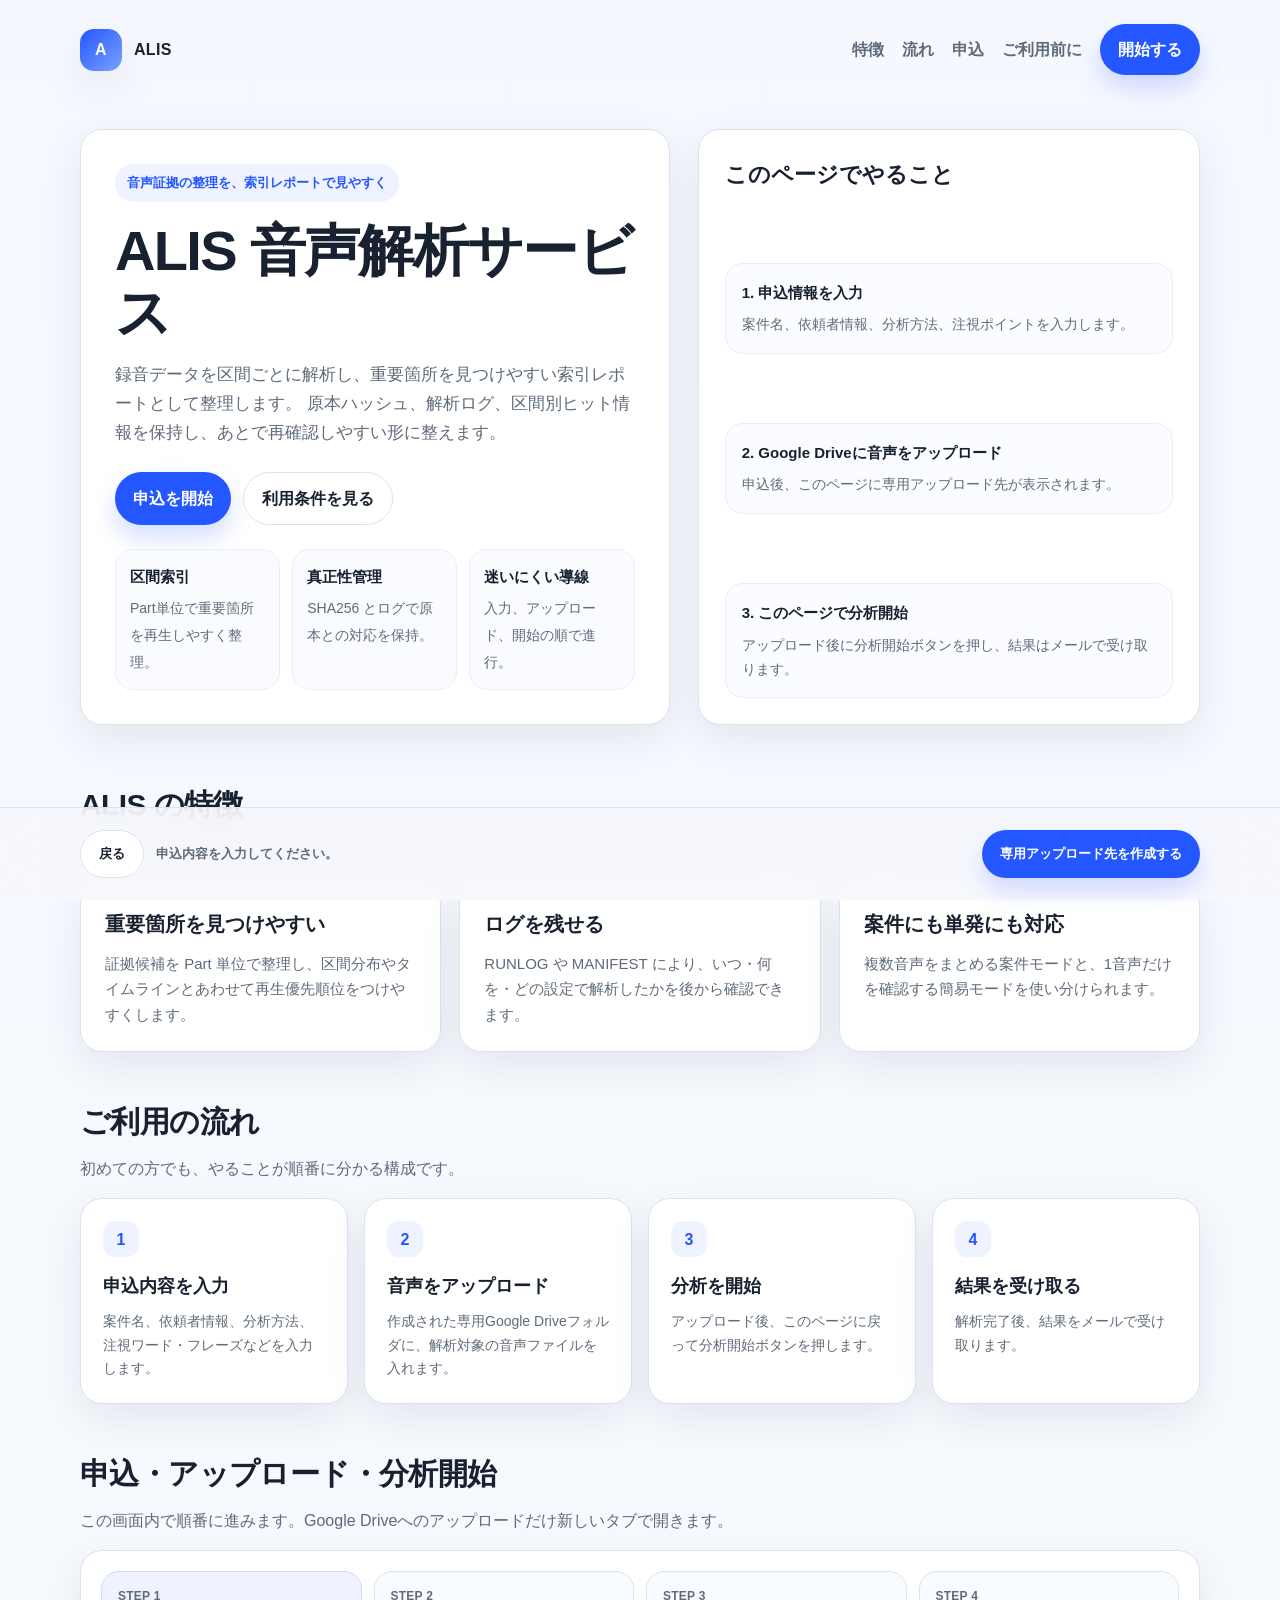
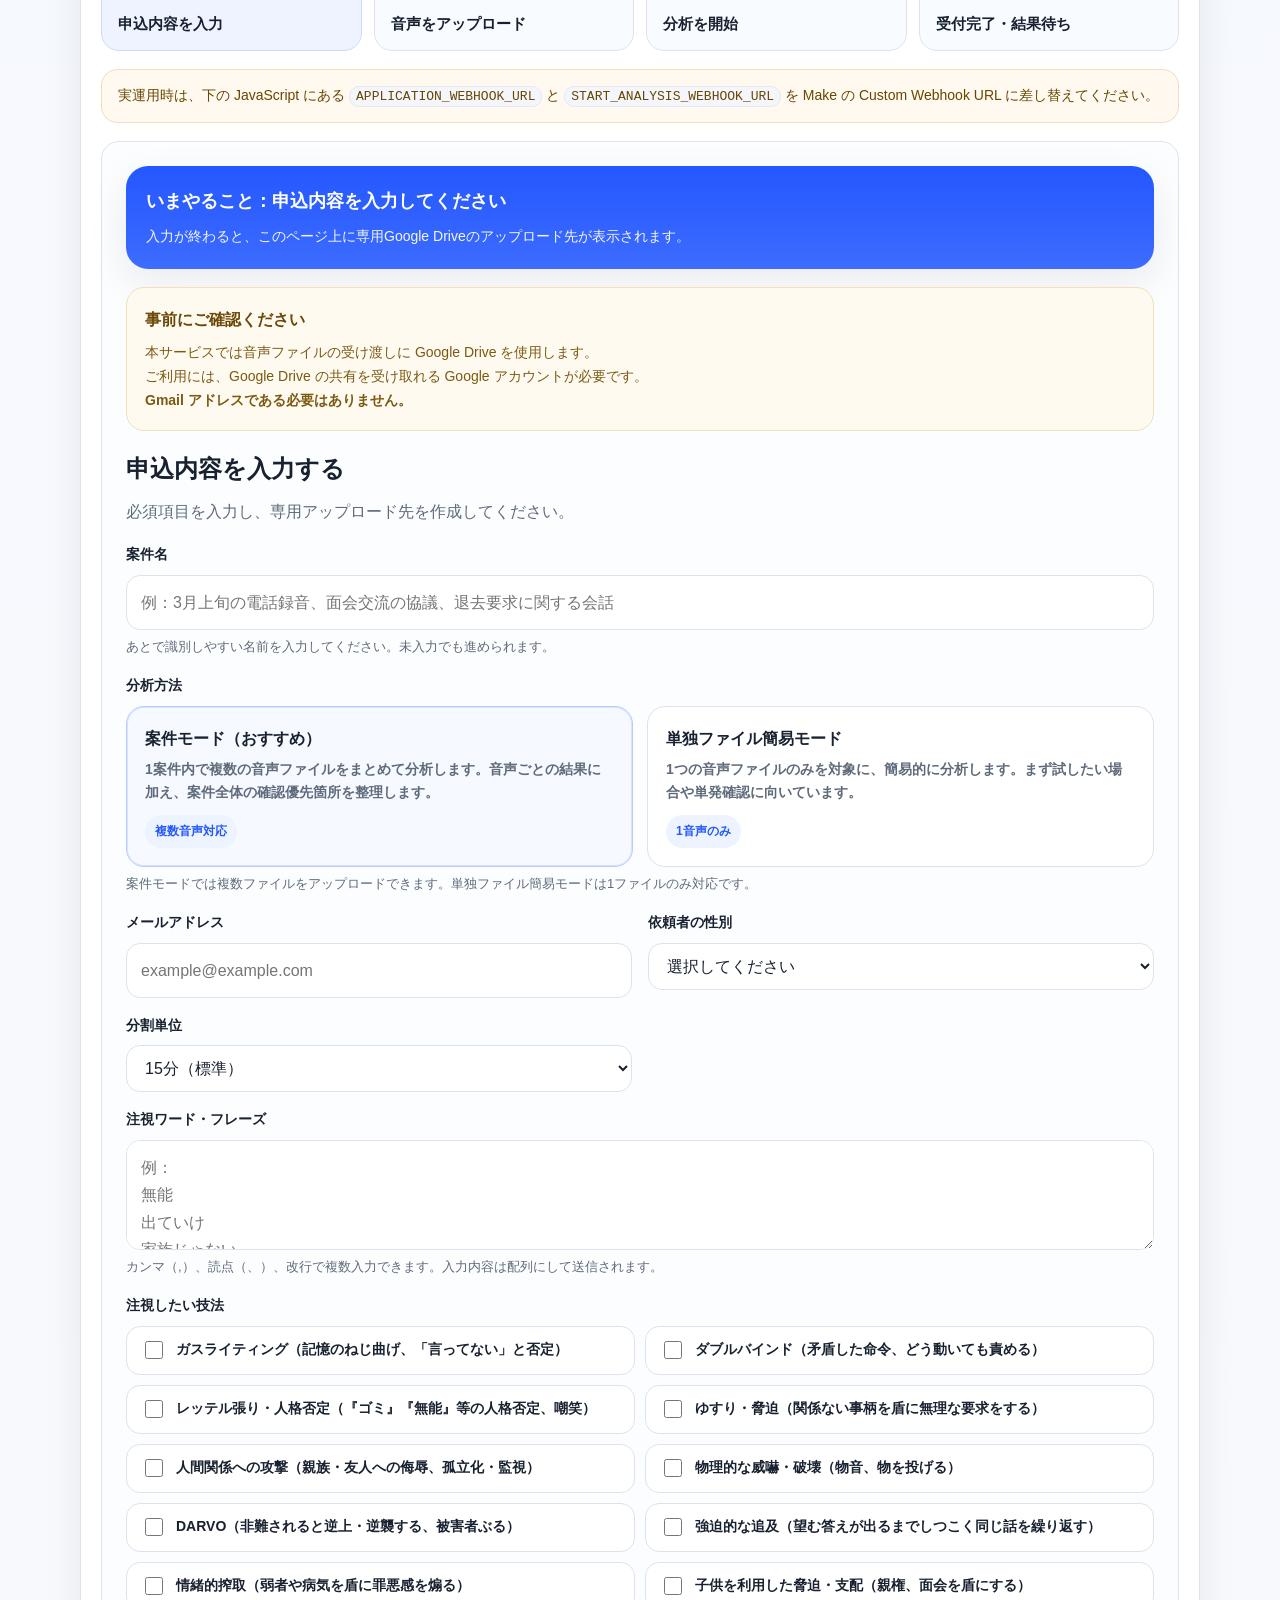
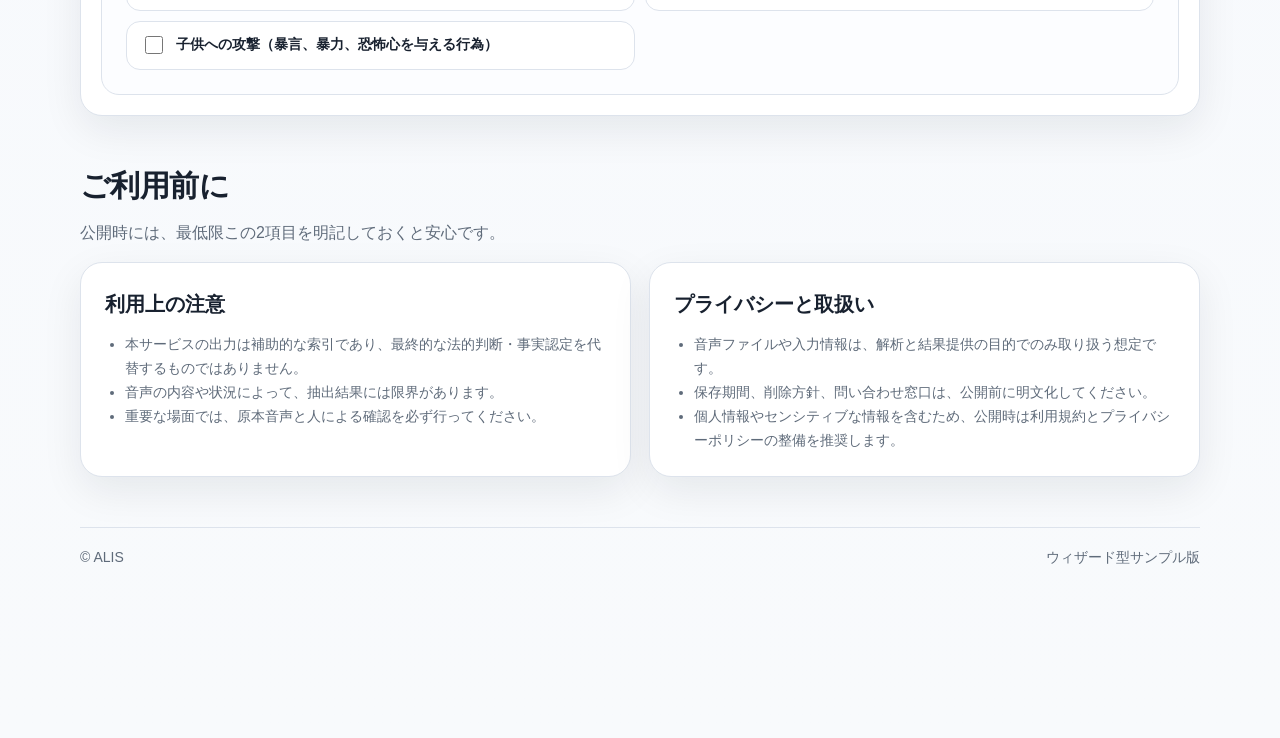
==== index.html @ 4e6629bb "first commit" ====
<!DOCTYPE html>
<html lang="ja">
<head>
  <meta charset="UTF-8" />
  <meta name="viewport" content="width=device-width, initial-scale=1.0" />
  <title>ALIS | 音声解析サービス</title>
  <style>
    :root {
      --bg: #f7f8fc;
      --card: #ffffff;
      --text: #18212f;
      --muted: #5f6b7a;
      --line: #dde3ec;
      --accent: #2457ff;
      --accent-soft: #eef3ff;
      --danger: #a12626;
      --danger-soft: #fff3f3;
      --ok: #1f6b45;
      --ok-soft: #eefaf3;
      --warn: #7a5a12;
      --warn-soft: #fff9ef;
      --shadow: 0 14px 40px rgba(17, 24, 39, 0.08);
      --radius: 22px;
      --bottom-bar-height: 92px;
      --focus-ring: 0 0 0 4px rgba(36, 87, 255, 0.12);
    }

    * { box-sizing: border-box; }
    html { scroll-behavior: smooth; }

    body {
      margin: 0;
      font-family: -apple-system, BlinkMacSystemFont, "Segoe UI", "Hiragino Sans", "Yu Gothic", sans-serif;
      color: var(--text);
      background: linear-gradient(180deg, #f5f8ff 0%, #f8fafc 100%);
      line-height: 1.7;
    }

    body.with-bottom-bar {
      padding-bottom: calc(var(--bottom-bar-height) + 28px);
    }

    .container {
      width: min(1120px, calc(100% - 32px));
      margin: 0 auto;
    }

    header {
      padding: 24px 0 12px;
    }

    .nav {
      display: flex;
      justify-content: space-between;
      align-items: center;
      gap: 16px;
    }

    .brand {
      display: inline-flex;
      align-items: center;
      gap: 12px;
      text-decoration: none;
      color: var(--text);
      font-weight: 800;
      letter-spacing: 0.02em;
    }

    .brand-mark {
      width: 42px;
      height: 42px;
      border-radius: 14px;
      display: grid;
      place-items: center;
      background: linear-gradient(135deg, var(--accent), #7aa2ff);
      color: white;
      box-shadow: var(--shadow);
      font-weight: 800;
    }

    .nav-links {
      display: flex;
      gap: 18px;
      flex-wrap: wrap;
      align-items: center;
    }

    .nav-links a {
      text-decoration: none;
      color: var(--muted);
      font-weight: 600;
    }

    .cta,
    .button-secondary,
    .button-tertiary,
    .drive-link,
    .big-drive-button {
      display: inline-flex;
      align-items: center;
      justify-content: center;
      gap: 8px;
      min-height: 48px;
      padding: 12px 18px;
      border-radius: 999px;
      font-weight: 700;
      text-decoration: none;
      cursor: pointer;
      transition: transform 0.12s ease, box-shadow 0.12s ease, border-color 0.12s ease, background 0.12s ease;
    }

    .cta {
      background: var(--accent);
      color: white !important;
      border: none;
      box-shadow: 0 12px 24px rgba(36, 87, 255, 0.2);
    }

    .button-secondary {
      border: 1px solid var(--line);
      color: var(--text);
      background: white;
    }

    .button-tertiary {
      border: 1px solid #cfd8ea;
      color: var(--accent);
      background: #f8fbff;
    }

    .big-drive-button {
      width: 100%;
      min-height: 56px;
      background: var(--accent);
      color: white;
      border: none;
      box-shadow: 0 12px 24px rgba(36, 87, 255, 0.18);
      font-size: 16px;
    }

    .cta:hover:not(:disabled),
    .button-secondary:hover:not(:disabled),
    .button-tertiary:hover:not(:disabled),
    .drive-link:hover:not(.empty-link),
    .big-drive-button:hover:not(.empty-link) {
      transform: translateY(-1px);
    }

    .cta:disabled,
    .button-secondary:disabled,
    .button-tertiary:disabled {
      opacity: 0.6;
      cursor: not-allowed;
      transform: none;
    }

    .cta:focus-visible,
    .button-secondary:focus-visible,
    .button-tertiary:focus-visible,
    .big-drive-button:focus-visible,
    input:focus-visible,
    select:focus-visible,
    textarea:focus-visible,
    .mode-card:focus-visible,
    .drive-link:focus-visible,
    summary:focus-visible {
      outline: none;
      box-shadow: var(--focus-ring);
    }

    .hero {
      padding: 42px 0 32px;
    }

    .hero-grid {
      display: grid;
      grid-template-columns: 1.08fr 0.92fr;
      gap: 28px;
      align-items: stretch;
    }

    .hero-copy,
    .hero-card,
    .section-card,
    .policy-card,
    .wizard-wrap,
    .status-chip,
    .summary-card,
    .floating-message,
    .step-callout,
    .confirm-box,
    .details-card,
    .focus-card,
    .micro-step-card,
    .account-box,
    .priority-box,
    .next-action-card {
      background: var(--card);
      border: 1px solid var(--line);
      border-radius: var(--radius);
      box-shadow: var(--shadow);
    }

    .hero-copy {
      padding: 34px;
    }

    .eyebrow {
      display: inline-flex;
      align-items: center;
      gap: 8px;
      padding: 8px 12px;
      border-radius: 999px;
      background: var(--accent-soft);
      color: var(--accent);
      font-size: 13px;
      font-weight: 700;
      margin-bottom: 18px;
    }

    h1 {
      font-size: clamp(32px, 5vw, 56px);
      line-height: 1.1;
      margin: 0 0 18px;
      letter-spacing: -0.03em;
    }

    .lead {
      font-size: 17px;
      color: var(--muted);
      margin: 0 0 24px;
    }

    .hero-actions {
      display: flex;
      gap: 12px;
      flex-wrap: wrap;
      margin-bottom: 22px;
    }

    .mini-points {
      display: grid;
      grid-template-columns: repeat(3, 1fr);
      gap: 12px;
      margin-top: 24px;
    }

    .mini-point {
      padding: 14px;
      border-radius: 18px;
      background: #f9fbff;
      border: 1px solid #e9eef8;
    }

    .mini-point strong {
      display: block;
      font-size: 15px;
      margin-bottom: 4px;
    }

    .mini-point span {
      color: var(--muted);
      font-size: 14px;
    }

    .hero-card {
      padding: 26px;
      display: flex;
      flex-direction: column;
      justify-content: space-between;
      gap: 18px;
    }

    .hero-card h2 {
      margin: 0;
      font-size: 22px;
    }

    .status-box {
      padding: 16px;
      border-radius: 18px;
      background: #fafcff;
      border: 1px solid #e8edf8;
    }

    .status-box strong {
      display: block;
      margin-bottom: 8px;
      font-size: 15px;
    }

    .status-box p {
      margin: 0;
      color: var(--muted);
      font-size: 14px;
    }

    main section {
      padding: 22px 0;
    }

    .section-head {
      margin-bottom: 16px;
    }

    .section-head h2 {
      margin: 0 0 8px;
      font-size: 30px;
      letter-spacing: -0.02em;
    }

    .section-head p {
      margin: 0;
      color: var(--muted);
    }

    .grid-3 {
      display: grid;
      grid-template-columns: repeat(3, 1fr);
      gap: 18px;
    }

    .section-card {
      padding: 24px;
    }

    .section-card h3 {
      margin: 0 0 10px;
      font-size: 20px;
    }

    .section-card p {
      margin: 0;
      color: var(--muted);
      font-size: 15px;
    }

    .steps {
      display: grid;
      grid-template-columns: repeat(4, 1fr);
      gap: 16px;
    }

    .step {
      background: var(--card);
      border: 1px solid var(--line);
      border-radius: 22px;
      padding: 22px;
      box-shadow: var(--shadow);
    }

    .step-no {
      width: 36px;
      height: 36px;
      border-radius: 12px;
      display: grid;
      place-items: center;
      background: var(--accent-soft);
      color: var(--accent);
      font-weight: 800;
      margin-bottom: 14px;
    }

    .step h3 {
      margin: 0 0 8px;
      font-size: 18px;
    }

    .step p {
      margin: 0;
      color: var(--muted);
      font-size: 14px;
    }

    .wizard-wrap {
      position: relative;
      padding: 20px;
    }

    .wizard-progress {
      display: grid;
      grid-template-columns: repeat(4, 1fr);
      gap: 12px;
      margin-bottom: 18px;
    }

    .status-chip {
      padding: 14px 16px;
      border-radius: 18px;
      box-shadow: none;
      background: #f8fbff;
    }

    .status-chip small {
      display: block;
      color: var(--muted);
      margin-bottom: 4px;
      font-size: 12px;
      font-weight: 700;
      letter-spacing: 0.02em;
      text-transform: uppercase;
    }

    .status-chip strong {
      display: block;
      font-size: 15px;
    }

    .status-chip.active {
      border-color: #cdd9ff;
      background: var(--accent-soft);
    }

    .status-chip.done {
      border-color: #caedd7;
      background: #f0fbf5;
    }

    .wizard-note {
      background: var(--warn-soft);
      border: 1px solid #f0dfba;
      color: #664700;
      padding: 14px 16px;
      border-radius: 16px;
      margin-bottom: 18px;
      font-size: 14px;
    }

    .floating-message {
      position: sticky;
      top: 16px;
      z-index: 20;
      margin-bottom: 16px;
      display: none;
      padding: 16px 18px;
      border-radius: 18px;
      box-shadow: 0 10px 26px rgba(17, 24, 39, 0.08);
    }

    .floating-message.show { display: block; }
    .floating-message.info {
      background: #f7faff;
      border-color: #dbe7ff;
      color: #1741a8;
    }
    .floating-message.success {
      background: var(--ok-soft);
      border-color: #caedd7;
      color: var(--ok);
    }
    .floating-message.error {
      background: var(--danger-soft);
      border-color: #f0c9c9;
      color: var(--danger);
    }

    .wizard-panel {
      border: 1px solid var(--line);
      border-radius: 18px;
      padding: 24px;
      background: #fcfdff;
      min-height: 420px;
    }

    .wizard-panel[hidden] {
      display: none !important;
    }

    .wizard-panel h3 {
      margin: 0 0 8px;
      font-size: 24px;
    }

    .wizard-panel > p {
      margin: 0 0 18px;
      color: var(--muted);
    }

    .step-callout {
      padding: 18px 20px;
      margin-bottom: 18px;
      background: linear-gradient(180deg, #f7faff 0%, #ffffff 100%);
      border-color: #dce7ff;
      box-shadow: none;
    }

    .step-callout strong {
      display: block;
      margin-bottom: 6px;
      font-size: 16px;
      color: var(--text);
    }

    .step-callout p {
      margin: 0;
      color: var(--muted);
      font-size: 14px;
    }

    .next-action-card {
      padding: 20px;
      margin-bottom: 18px;
      background: linear-gradient(180deg, #2457ff 0%, #3d6cff 100%);
      color: white;
      border: none;
    }

    .next-action-card strong {
      display: block;
      font-size: 18px;
      margin-bottom: 8px;
    }

    .next-action-card p {
      margin: 0;
      font-size: 14px;
      opacity: 0.95;
    }

    .priority-box {
      padding: 18px;
      margin-bottom: 18px;
      border-radius: 18px;
      background: #fffef9;
      border: 1px solid #eadfb0;
      box-shadow: none;
    }

    .priority-box strong {
      display: block;
      margin-bottom: 8px;
      font-size: 16px;
    }

    .micro-steps {
      display: grid;
      grid-template-columns: repeat(3, 1fr);
      gap: 12px;
      margin-bottom: 18px;
    }

    .micro-step-card {
      padding: 16px;
      box-shadow: none;
      background: #fafcff;
      border-radius: 18px;
    }

    .micro-step-number {
      width: 30px;
      height: 30px;
      border-radius: 10px;
      display: grid;
      place-items: center;
      background: var(--accent-soft);
      color: var(--accent);
      font-weight: 800;
      margin-bottom: 10px;
      font-size: 13px;
    }

    .micro-step-card strong {
      display: block;
      font-size: 15px;
      margin-bottom: 6px;
    }

    .micro-step-card p {
      margin: 0;
      color: var(--muted);
      font-size: 13px;
      line-height: 1.6;
    }

    .form-grid {
      display: grid;
      grid-template-columns: 1fr 1fr;
      gap: 16px;
    }

    .form-field {
      display: flex;
      flex-direction: column;
      gap: 8px;
    }

    .form-field.full {
      grid-column: 1 / -1;
    }

    label {
      font-size: 14px;
      font-weight: 700;
      color: var(--text);
    }

    input,
    select,
    textarea {
      width: 100%;
      border: 1px solid var(--line);
      border-radius: 14px;
      padding: 13px 14px;
      font: inherit;
      background: white;
      color: var(--text);
    }

    textarea {
      min-height: 110px;
      resize: vertical;
    }

    input:focus,
    select:focus,
    textarea:focus {
      outline: 2px solid rgba(36, 87, 255, 0.12);
      border-color: #bfcfff;
    }

    .field-help {
      font-size: 13px;
      color: var(--muted);
      margin-top: -2px;
    }

    .mode-grid {
      display: grid;
      grid-template-columns: repeat(2, 1fr);
      gap: 14px;
    }

    .mode-card {
      position: relative;
      display: block;
      border: 1px solid var(--line);
      border-radius: 18px;
      padding: 18px;
      background: white;
      cursor: pointer;
      transition: border-color 0.12s ease, background 0.12s ease, transform 0.12s ease, box-shadow 0.12s ease;
    }

    .mode-card:hover {
      transform: translateY(-1px);
      border-color: #c8d7ff;
    }

    .mode-card input {
      position: absolute;
      opacity: 0;
      pointer-events: none;
    }

    .mode-card.selected {
      border-color: #b8cbff;
      background: #f6f9ff;
      box-shadow: 0 0 0 1px #d8e3ff inset;
    }

    .mode-card strong {
      display: block;
      font-size: 16px;
      margin-bottom: 6px;
    }

    .mode-card p {
      margin: 0;
      color: var(--muted);
      font-size: 14px;
      line-height: 1.6;
    }

    .mode-badge {
      display: inline-flex;
      align-items: center;
      gap: 8px;
      margin-top: 12px;
      padding: 6px 10px;
      border-radius: 999px;
      font-size: 12px;
      font-weight: 700;
      background: #eef4ff;
      color: var(--accent);
    }

    .checkbox-grid {
      display: grid;
      grid-template-columns: repeat(2, 1fr);
      gap: 10px;
    }

    .checkbox-item {
      display: flex;
      gap: 10px;
      align-items: flex-start;
      padding: 12px 14px;
      border: 1px solid var(--line);
      border-radius: 14px;
      background: white;
    }

    .checkbox-item input {
      width: 18px;
      height: 18px;
      margin-top: 2px;
      flex: 0 0 auto;
    }

    .checkbox-item span {
      font-size: 14px;
      line-height: 1.5;
      color: var(--text);
    }

    .summary-card {
      padding: 18px;
      box-shadow: none;
      background: #ffffff;
    }

    .summary-card h4 {
      margin: 0 0 10px;
      font-size: 18px;
    }

    .summary-list {
      margin: 0;
      padding: 0;
      display: grid;
      gap: 10px;
    }

    .summary-row {
      display: grid;
      grid-template-columns: 160px 1fr;
      gap: 12px;
      align-items: start;
      padding-bottom: 10px;
      border-bottom: 1px dashed #e6ebf4;
    }

    .summary-row:last-child {
      border-bottom: none;
      padding-bottom: 0;
    }

    .summary-key {
      font-size: 13px;
      color: var(--muted);
      font-weight: 700;
    }

    .summary-value {
      font-size: 14px;
      word-break: break-word;
    }

    .drive-box {
      padding: 20px;
      border-radius: 18px;
      background: #f8fbff;
      border: 1px solid #dfebff;
      margin-bottom: 16px;
    }

    .drive-box strong {
      display: block;
      margin-bottom: 8px;
      font-size: 16px;
    }

    .drive-link {
      background: white;
      border: 1px solid var(--line);
      color: var(--accent);
      word-break: break-all;
      width: auto;
    }

    .help-text {
      font-size: 13px;
      color: var(--muted);
      margin-top: 10px;
    }

    .inline-code {
      font-family: ui-monospace, SFMono-Regular, Menlo, Monaco, Consolas, monospace;
      background: #f4f6fb;
      border: 1px solid #e4e9f2;
      border-radius: 10px;
      padding: 2px 6px;
      font-size: 13px;
    }

    .panel-meta {
      display: grid;
      grid-template-columns: 1.15fr 0.85fr;
      gap: 16px;
      align-items: start;
      margin-bottom: 18px;
    }

    .quick-guide {
      padding: 18px;
      border-radius: 18px;
      border: 1px solid #e7edf9;
      background: #fbfcff;
    }

    .quick-guide h4 {
      margin: 0 0 10px;
      font-size: 17px;
    }

    .quick-guide ol,
    .quick-guide ul {
      margin: 0;
      padding-left: 20px;
      color: var(--muted);
      font-size: 14px;
    }

    .quick-guide li + li {
      margin-top: 8px;
    }

    .pill-row {
      display: flex;
      flex-wrap: wrap;
      gap: 8px;
      margin-top: 10px;
    }

    .pill {
      display: inline-flex;
      align-items: center;
      padding: 7px 10px;
      border-radius: 999px;
      background: #f2f6ff;
      color: var(--accent);
      font-size: 12px;
      font-weight: 700;
      border: 1px solid #d9e4ff;
    }

    .pill.warn {
      background: #fff5f0;
      color: #b65a1a;
      border-color: #f3d6bf;
    }

    .empty-link {
      pointer-events: none;
      opacity: 0.55;
    }

    .compact-summary {
      display: grid;
      gap: 10px;
    }

    .compact-summary .summary-row {
      grid-template-columns: 130px 1fr;
    }

    .details-card {
      padding: 0;
      box-shadow: none;
      border-radius: 18px;
      overflow: hidden;
      background: #fff;
    }

    .details-card details {
      padding: 0;
    }

    .details-card summary {
      list-style: none;
      cursor: pointer;
      padding: 16px 18px;
      font-weight: 700;
      user-select: none;
      background: #fafcff;
      border-bottom: 1px solid #edf2fa;
    }

    .details-card summary::-webkit-details-marker {
      display: none;
    }

    .details-content {
      padding: 16px 18px;
    }

    .confirm-box {
      padding: 16px 18px;
      margin-top: 16px;
      box-shadow: none;
      border-radius: 18px;
      background: #fffef9;
      border-color: #eadfb0;
    }

    .confirm-inline {
      display: flex;
      align-items: flex-start;
      gap: 10px;
    }

    .confirm-inline input {
      width: 18px;
      height: 18px;
      margin-top: 4px;
      flex: 0 0 auto;
    }

    .confirm-inline label {
      font-size: 14px;
      font-weight: 600;
      line-height: 1.6;
      cursor: pointer;
    }

    .tiny-link {
      color: var(--accent);
      font-weight: 700;
      text-decoration: none;
    }

    .policy-grid {
      display: grid;
      grid-template-columns: 1fr 1fr;
      gap: 18px;
    }

    .policy-card {
      padding: 24px;
    }

    .policy-card h3 {
      margin: 0 0 12px;
      font-size: 20px;
    }

    .policy-card p,
    .policy-card li {
      color: var(--muted);
      font-size: 14px;
    }

    .policy-card ul {
      margin: 0;
      padding-left: 20px;
    }

    .account-box {
      padding: 18px;
      border-radius: 18px;
      border: 1px solid #f0dfba;
      background: #fffaf0;
      box-shadow: none;
      margin-bottom: 18px;
    }

    .account-box strong {
      display: block;
      margin-bottom: 8px;
      font-size: 16px;
      color: #6a4807;
    }

    .account-box p {
      margin: 0;
      color: #7a5a12;
      font-size: 14px;
    }

    .note-emphasis {
      font-weight: 800;
    }

    .action-bar {
      position: fixed;
      left: 0;
      right: 0;
      bottom: 0;
      z-index: 40;
      background: rgba(247, 249, 253, 0.86);
      backdrop-filter: blur(16px);
      border-top: 1px solid rgba(221, 227, 236, 0.9);
      display: none;
    }

    .action-bar.show {
      display: block;
    }

    .action-bar-inner {
      width: min(1120px, calc(100% - 32px));
      min-height: var(--bottom-bar-height);
      margin: 0 auto;
      display: flex;
      align-items: center;
      justify-content: space-between;
      gap: 14px;
      padding: 14px 0;
    }

    .action-bar-left,
    .action-bar-right {
      display: flex;
      align-items: center;
      gap: 12px;
      flex-wrap: wrap;
    }

    .action-status {
      font-size: 13px;
      color: var(--muted);
      font-weight: 600;
    }

    footer {
      padding: 28px 0 48px;
      color: var(--muted);
      font-size: 14px;
    }

    .footer-box {
      display: flex;
      justify-content: space-between;
      gap: 16px;
      flex-wrap: wrap;
      border-top: 1px solid var(--line);
      padding-top: 18px;
    }

    @media (max-width: 980px) {
      .hero-grid,
      .grid-3,
      .steps,
      .policy-grid,
      .mini-points,
      .wizard-progress,
      .form-grid,
      .checkbox-grid,
      .summary-row,
      .mode-grid,
      .panel-meta,
      .compact-summary .summary-row,
      .micro-steps {
        grid-template-columns: 1fr;
      }
    }

    @media (max-width: 760px) {
      header {
        padding-bottom: 8px;
      }

      .nav {
        flex-direction: column;
        align-items: stretch;
      }

      .nav-links {
        justify-content: space-between;
      }

      .action-bar-inner {
        align-items: stretch;
        flex-direction: column;
      }

      .action-bar-left,
      .action-bar-right {
        width: 100%;
      }

      .action-bar-right > button,
      .action-bar-left > button {
        flex: 1 1 auto;
      }

      body.with-bottom-bar {
        padding-bottom: 148px;
      }

      .wizard-panel {
        min-height: auto;
      }
    }
  </style>
</head>
<body class="with-bottom-bar">
  <header>
    <div class="container nav">
      <a class="brand" href="#top">
        <span class="brand-mark">A</span>
        <span>ALIS</span>
      </a>
      <nav class="nav-links">
        <a href="#features">特徴</a>
        <a href="#flow">流れ</a>
        <a href="#apply">申込</a>
        <a href="#policy">ご利用前に</a>
        <a class="cta" href="#apply">開始する</a>
      </nav>
    </div>
  </header>

  <main id="top">
    <section class="hero">
      <div class="container hero-grid">
        <div class="hero-copy">
          <div class="eyebrow">音声証拠の整理を、索引レポートで見やすく</div>
          <h1>ALIS 音声解析サービス</h1>
          <p class="lead">
            録音データを区間ごとに解析し、重要箇所を見つけやすい索引レポートとして整理します。
            原本ハッシュ、解析ログ、区間別ヒット情報を保持し、あとで再確認しやすい形に整えます。
          </p>
          <div class="hero-actions">
            <a class="cta" href="#apply">申込を開始</a>
            <a class="button-secondary" href="#policy">利用条件を見る</a>
          </div>
          <div class="mini-points">
            <div class="mini-point">
              <strong>区間索引</strong>
              <span>Part単位で重要箇所を再生しやすく整理。</span>
            </div>
            <div class="mini-point">
              <strong>真正性管理</strong>
              <span>SHA256 とログで原本との対応を保持。</span>
            </div>
            <div class="mini-point">
              <strong>迷いにくい導線</strong>
              <span>入力、アップロード、開始の順で進行。</span>
            </div>
          </div>
        </div>

        <aside class="hero-card">
          <div>
            <h2>このページでやること</h2>
          </div>
          <div class="status-box">
            <strong>1. 申込情報を入力</strong>
            <p>案件名、依頼者情報、分析方法、注視ポイントを入力します。</p>
          </div>
          <div class="status-box">
            <strong>2. Google Driveに音声をアップロード</strong>
            <p>申込後、このページに専用アップロード先が表示されます。</p>
          </div>
          <div class="status-box">
            <strong>3. このページで分析開始</strong>
            <p>アップロード後に分析開始ボタンを押し、結果はメールで受け取ります。</p>
          </div>
        </aside>
      </div>
    </section>

    <section id="features">
      <div class="container">
        <div class="section-head">
          <h2>ALIS の特徴</h2>
          <p>最初はシンプルに、あとから拡張しやすい構成を想定しています。</p>
        </div>
        <div class="grid-3">
          <article class="section-card">
            <h3>重要箇所を見つけやすい</h3>
            <p>証拠候補を Part 単位で整理し、区間分布やタイムラインとあわせて再生優先順位をつけやすくします。</p>
          </article>
          <article class="section-card">
            <h3>ログを残せる</h3>
            <p>RUNLOG や MANIFEST により、いつ・何を・どの設定で解析したかを後から確認できます。</p>
          </article>
          <article class="section-card">
            <h3>案件にも単発にも対応</h3>
            <p>複数音声をまとめる案件モードと、1音声だけを確認する簡易モードを使い分けられます。</p>
          </article>
        </div>
      </div>
    </section>

    <section id="flow">
      <div class="container">
        <div class="section-head">
          <h2>ご利用の流れ</h2>
          <p>初めての方でも、やることが順番に分かる構成です。</p>
        </div>
        <div class="steps">
          <article class="step">
            <div class="step-no">1</div>
            <h3>申込内容を入力</h3>
            <p>案件名、依頼者情報、分析方法、注視ワード・フレーズなどを入力します。</p>
          </article>
          <article class="step">
            <div class="step-no">2</div>
            <h3>音声をアップロード</h3>
            <p>作成された専用Google Driveフォルダに、解析対象の音声ファイルを入れます。</p>
          </article>
          <article class="step">
            <div class="step-no">3</div>
            <h3>分析を開始</h3>
            <p>アップロード後、このページに戻って分析開始ボタンを押します。</p>
          </article>
          <article class="step">
            <div class="step-no">4</div>
            <h3>結果を受け取る</h3>
            <p>解析完了後、結果をメールで受け取ります。</p>
          </article>
        </div>
      </div>
    </section>

    <section id="apply">
      <div class="container">
        <div class="section-head">
          <h2>申込・アップロード・分析開始</h2>
          <p>この画面内で順番に進みます。Google Driveへのアップロードだけ新しいタブで開きます。</p>
        </div>

        <div class="wizard-wrap">
          <div class="wizard-progress">
            <div id="progress-step-1" class="status-chip active">
              <small>Step 1</small>
              <strong>申込内容を入力</strong>
            </div>
            <div id="progress-step-2" class="status-chip">
              <small>Step 2</small>
              <strong>音声をアップロード</strong>
            </div>
            <div id="progress-step-3" class="status-chip">
              <small>Step 3</small>
              <strong>分析を開始</strong>
            </div>
            <div id="progress-step-4" class="status-chip">
              <small>Step 4</small>
              <strong>受付完了・結果待ち</strong>
            </div>
          </div>

          <div class="wizard-note">
            実運用時は、下の JavaScript にある
            <span class="inline-code">APPLICATION_WEBHOOK_URL</span> と
            <span class="inline-code">START_ANALYSIS_WEBHOOK_URL</span>
            を Make の Custom Webhook URL に差し替えてください。
          </div>

          <div id="globalMessage" class="floating-message info" aria-live="polite"></div>

          <div id="panel-step-1" class="wizard-panel">
            <div class="next-action-card">
              <strong>いまやること：申込内容を入力してください</strong>
              <p>入力が終わると、このページ上に専用Google Driveのアップロード先が表示されます。</p>
            </div>

            <div class="account-box">
              <strong>事前にご確認ください</strong>
              <p>
                本サービスでは音声ファイルの受け渡しに Google Drive を使用します。<br />
                ご利用には、Google Drive の共有を受け取れる Google アカウントが必要です。<br />
                <span class="note-emphasis">Gmail アドレスである必要はありません。</span>
              </p>
            </div>

            <h3>申込内容を入力する</h3>
            <p>必須項目を入力し、専用アップロード先を作成してください。</p>

            <form id="applicationForm">
              <div class="form-grid">
                <div class="form-field full">
                  <label for="caseTitle">案件名</label>
                  <input type="text" id="caseTitle" name="caseTitle" maxlength="100" placeholder="例：3月上旬の電話録音、面会交流の協議、退去要求に関する会話" />
                  <div class="field-help">あとで識別しやすい名前を入力してください。未入力でも進められます。</div>
                </div>

                <div class="form-field full">
                  <label>分析方法</label>
                  <div class="mode-grid" id="analysisModeGrid">
                    <label class="mode-card selected" data-mode="case_multi_file" tabindex="0">
                      <input type="radio" name="analysisMode" value="case_multi_file" checked />
                      <strong>案件モード（おすすめ）</strong>
                      <p>1案件内で複数の音声ファイルをまとめて分析します。音声ごとの結果に加え、案件全体の確認優先箇所を整理します。</p>
                      <span class="mode-badge">複数音声対応</span>
                    </label>
                    <label class="mode-card" data-mode="single_file_quick" tabindex="0">
                      <input type="radio" name="analysisMode" value="single_file_quick" />
                      <strong>単独ファイル簡易モード</strong>
                      <p>1つの音声ファイルのみを対象に、簡易的に分析します。まず試したい場合や単発確認に向いています。</p>
                      <span class="mode-badge">1音声のみ</span>
                    </label>
                  </div>
                  <div class="field-help">案件モードでは複数ファイルをアップロードできます。単独ファイル簡易モードは1ファイルのみ対応です。</div>
                </div>

                <div class="form-field">
                  <label for="clientEmail">メールアドレス</label>
                  <input type="email" id="clientEmail" name="clientEmail" placeholder="example@example.com" required />
                </div>

                <div class="form-field">
                  <label for="clientGender">依頼者の性別</label>
                  <select id="clientGender" name="clientGender" required>
                    <option value="">選択してください</option>
                    <option value="男性">男性</option>
                    <option value="女性">女性</option>
                  </select>
                </div>

                <div class="form-field">
                  <label for="splitMinutes">分割単位</label>
                  <select id="splitMinutes" name="splitMinutes" required>
                    <option value="15" selected>15分（標準）</option>
                    <option value="10">10分（やや細かめ）</option>
                    <option value="20">20分（長時間向け）</option>
                    <option value="5">5分（詳細確認向け・解析件数増）</option>
                    <option value="3">3分（高精度検証用・解析件数大幅増）</option>
                  </select>
                </div>

                <div class="form-field full">
                  <label for="specificPhrases">注視ワード・フレーズ</label>
                  <textarea id="specificPhrases" name="specificPhrases" placeholder="例：&#10;無能&#10;出ていけ&#10;家族じゃない"></textarea>
                  <div class="field-help">カンマ（,）、読点（、）、改行で複数入力できます。入力内容は配列にして送信されます。</div>
                </div>

                <div class="form-field full">
                  <label>注視したい技法</label>
                  <div class="checkbox-grid" id="techniqueGrid">
                    <label class="checkbox-item"><input type="checkbox" name="technique" value="ガスライティング（記憶のねじ曲げ、「言ってない」と否定）"><span>ガスライティング（記憶のねじ曲げ、「言ってない」と否定）</span></label>
                    <label class="checkbox-item"><input type="checkbox" name="technique" value="ダブルバインド（矛盾した命令、どう動いても責める）"><span>ダブルバインド（矛盾した命令、どう動いても責める）</span></label>
                    <label class="checkbox-item"><input type="checkbox" name="technique" value="レッテル張り・人格否定（『ゴミ』『無能』等の人格否定、嘲笑）"><span>レッテル張り・人格否定（『ゴミ』『無能』等の人格否定、嘲笑）</span></label>
                    <label class="checkbox-item"><input type="checkbox" name="technique" value="ゆすり・脅迫（関係ない事柄を盾に無理な要求をする）"><span>ゆすり・脅迫（関係ない事柄を盾に無理な要求をする）</span></label>
                    <label class="checkbox-item"><input type="checkbox" name="technique" value="人間関係への攻撃（親族・友人への侮辱、孤立化・監視）"><span>人間関係への攻撃（親族・友人への侮辱、孤立化・監視）</span></label>
                    <label class="checkbox-item"><input type="checkbox" name="technique" value="物理的な威嚇・破壊（物音、物を投げる）"><span>物理的な威嚇・破壊（物音、物を投げる）</span></label>
                    <label class="checkbox-item"><input type="checkbox" name="technique" value="DARVO（非難されると逆上・逆襲する、被害者ぶる）"><span>DARVO（非難されると逆上・逆襲する、被害者ぶる）</span></label>
                    <label class="checkbox-item"><input type="checkbox" name="technique" value="強迫的な追及（望む答えが出るまでしつこく同じ話を繰り返す）"><span>強迫的な追及（望む答えが出るまでしつこく同じ話を繰り返す）</span></label>
                    <label class="checkbox-item"><input type="checkbox" name="technique" value="情緒的搾取（弱者や病気を盾に罪悪感を煽る）"><span>情緒的搾取（弱者や病気を盾に罪悪感を煽る）</span></label>
                    <label class="checkbox-item"><input type="checkbox" name="technique" value="子供を利用した脅迫・支配（親権、面会を盾にする）"><span>子供を利用した脅迫・支配（親権、面会を盾にする）</span></label>
                    <label class="checkbox-item"><input type="checkbox" name="technique" value="子供への攻撃（暴言、暴力、恐怖心を与える行為）"><span>子供への攻撃（暴言、暴力、恐怖心を与える行為）</span></label>
                  </div>
                </div>
              </div>
            </form>
          </div>

          <div id="panel-step-2" class="wizard-panel" hidden>
            <div class="next-action-card">
              <strong>いまやること：Google Drive に音声をアップロードしてください</strong>
              <p>まずアップロード先を開き、音声を入れてください。アップロード後にこのページへ戻り、完了チェックを入れると次へ進めます。</p>
            </div>

            <div class="priority-box">
              <strong>このStepでは、次の3つだけ行ってください</strong>
              <div class="micro-steps">
                <div class="micro-step-card">
                  <div class="micro-step-number">1</div>
                  <strong>Driveを開く</strong>
                  <p>下のボタンから専用Google Driveを新しいタブで開きます。</p>
                </div>
                <div class="micro-step-card">
                  <div class="micro-step-number">2</div>
                  <strong>音声をアップロード</strong>
                  <p id="microStepUploadText">解析したい音声ファイルをアップロードします。</p>
                </div>
                <div class="micro-step-card">
                  <div class="micro-step-number">3</div>
                  <strong>この画面に戻る</strong>
                  <p>アップロード完了後にチェックを入れ、次へ進みます。</p>
                </div>
              </div>
            </div>

            <div class="drive-box">
              <strong>アップロード先</strong>
              <a id="driveFolderLink" class="big-drive-button empty-link" href="#" target="_blank" rel="noopener noreferrer">Google Drive を開く</a>
              <div id="modeUploadHelp" class="help-text"></div>
            </div>

            <div class="confirm-box" style="margin-top:0;">
              <div class="confirm-inline">
                <input type="checkbox" id="uploadDoneCheck" />
                <label for="uploadDoneCheck">Google Drive への音声アップロードが完了したらチェックしてください。チェックすると次へ進めます。</label>
              </div>
            </div>

            <div class="panel-meta" style="margin-top:18px;">
              <div class="summary-card">
                <h4>今回の申込内容（主要項目）</h4>
                <div class="summary-list compact-summary">
                  <div class="summary-row"><div class="summary-key">案件名</div><div id="summaryCaseTitle" class="summary-value"></div></div>
                  <div class="summary-row"><div class="summary-key">案件ID</div><div id="summaryCaseId" class="summary-value"></div></div>
                  <div class="summary-row"><div class="summary-key">分析方法</div><div id="summaryMode" class="summary-value"></div></div>
                  <div class="summary-row"><div class="summary-key">メールアドレス</div><div id="summaryEmail" class="summary-value"></div></div>
                </div>
              </div>

              <div class="quick-guide">
                <h4>この画面のポイント</h4>
                <ol id="step2GuideList"></ol>
                <div class="pill-row">
                  <span id="modePill" class="pill"></span>
                  <span id="modeWarningPill" class="pill warn"></span>
                </div>
              </div>
            </div>

            <div class="details-card">
              <details>
                <summary>詳細設定を表示する</summary>
                <div class="details-content">
                  <div class="summary-list">
                    <div class="summary-row"><div class="summary-key">依頼者の性別</div><div id="summaryGender" class="summary-value"></div></div>
                    <div class="summary-row"><div class="summary-key">分割単位</div><div id="summarySplit" class="summary-value"></div></div>
                    <div class="summary-row"><div class="summary-key">注視ワード・フレーズ</div><div id="summaryPhrases" class="summary-value"></div></div>
                    <div class="summary-row"><div class="summary-key">注視技法</div><div id="summaryTechniques" class="summary-value"></div></div>
                  </div>
                </div>
              </details>
            </div>
          </div>

          <div id="panel-step-3" class="wizard-panel" hidden>
            <div class="next-action-card">
              <strong>いまやること：アップロード済みなら分析を開始してください</strong>
              <p>Make 側で raw フォルダ内の音声を確認してから分析を開始します。必要なら下のリンクからアップロード先を再確認できます。</p>
            </div>

            <div class="priority-box">
              <strong>開始前の最終確認</strong>
              <ul id="step3Checklist" style="margin:0;padding-left:20px;color:var(--muted);"></ul>
            </div>

            <div class="panel-meta">
              <div class="summary-card">
                <h4>分析開始対象</h4>
                <div class="summary-list">
                  <div class="summary-row"><div class="summary-key">案件名</div><div id="analysisCaseTitle" class="summary-value"></div></div>
                  <div class="summary-row"><div class="summary-key">案件ID</div><div id="analysisCaseId" class="summary-value"></div></div>
                  <div class="summary-row"><div class="summary-key">分析方法</div><div id="analysisMode" class="summary-value"></div></div>
                  <div class="summary-row"><div class="summary-key">メールアドレス</div><div id="analysisEmail" class="summary-value"></div></div>
                  <div class="summary-row"><div class="summary-key">アップロード先の再確認</div><div class="summary-value"><a id="analysisDriveLink" href="#" target="_blank" rel="noopener noreferrer" class="tiny-link empty-link">Google Drive を開く</a></div></div>
                </div>
              </div>

              <div class="quick-guide">
                <h4>押す前に確認</h4>
                <ul>
                  <li>アップロードが終わっていれば、そのまま分析を開始してください。</li>
                  <li>結果は完了後にメールで送信されます。</li>
                  <li>開始後は Step4 に進みます。</li>
                </ul>
              </div>
            </div>
          </div>

          <div id="panel-step-4" class="wizard-panel" hidden>
            <div class="next-action-card">
              <strong>受付完了です。結果メールをお待ちください</strong>
              <p>分析開始依頼は受け付け済みです。解析完了後、結果をメールで送信します。</p>
            </div>

            <div class="summary-card">
              <h4>受付内容</h4>
              <div class="summary-list">
                <div class="summary-row"><div class="summary-key">案件名</div><div id="doneCaseTitle" class="summary-value"></div></div>
                <div class="summary-row"><div class="summary-key">案件ID</div><div id="doneCaseId" class="summary-value"></div></div>
                <div class="summary-row"><div class="summary-key">分析方法</div><div id="doneMode" class="summary-value"></div></div>
                <div class="summary-row"><div class="summary-key">通知先メール</div><div id="doneEmail" class="summary-value"></div></div>
                <div class="summary-row"><div class="summary-key">現在の状態</div><div id="doneStatusText" class="summary-value">分析開始を受け付けました。結果はメールで通知されます。</div></div>
              </div>
            </div>
          </div>
        </div>
      </div>
    </section>

    <section id="policy">
      <div class="container">
        <div class="section-head">
          <h2>ご利用前に</h2>
          <p>公開時には、最低限この2項目を明記しておくと安心です。</p>
        </div>
        <div class="policy-grid">
          <article class="policy-card">
            <h3>利用上の注意</h3>
            <ul>
              <li>本サービスの出力は補助的な索引であり、最終的な法的判断・事実認定を代替するものではありません。</li>
              <li>音声の内容や状況によって、抽出結果には限界があります。</li>
              <li>重要な場面では、原本音声と人による確認を必ず行ってください。</li>
            </ul>
          </article>
          <article class="policy-card">
            <h3>プライバシーと取扱い</h3>
            <ul>
              <li>音声ファイルや入力情報は、解析と結果提供の目的でのみ取り扱う想定です。</li>
              <li>保存期間、削除方針、問い合わせ窓口は、公開前に明文化してください。</li>
              <li>個人情報やセンシティブな情報を含むため、公開時は利用規約とプライバシーポリシーの整備を推奨します。</li>
            </ul>
          </article>
        </div>
      </div>
    </section>
  </main>

  <div id="actionBar" class="action-bar show" aria-label="固定操作バー">
    <div class="action-bar-inner">
      <div class="action-bar-left">
        <button id="actionBackButton" class="button-secondary" type="button">戻る</button>
        <div id="actionStatus" class="action-status">申込内容を入力してください。</div>
      </div>
      <div class="action-bar-right">
        <button id="actionPrimaryButton" class="cta" type="button">専用アップロード先を作成する</button>
      </div>
    </div>
  </div>

  <footer>
    <div class="container footer-box">
      <div>© ALIS</div>
      <div>ウィザード型サンプル版</div>
    </div>
  </footer>

  <script>
    // ==============================
    // 実運用時にここだけ差し替える
    // ==============================
    // const APPLICATION_WEBHOOK_URL = "https://example.com/make/application-webhook";
    // const START_ANALYSIS_WEBHOOK_URL = "https://example.com/make/start-analysis-webhook";
    const APPLICATION_WEBHOOK_URL = "https://hook.us2.make.com/7c0gj3vqee7and2csx7nxwlft87b2z3w";
    const START_ANALYSIS_WEBHOOK_URL = "https://hook.us2.make.com/ay3nde09oq5zpilowarq8y58k3ap8jf2";

    const USE_DEMO_MODE = false;
    const DEBUG_ALERT = false;

    const MODE_LABELS = {
      case_multi_file: "案件モード（複数音声対応）",
      single_file_quick: "単独ファイル簡易モード（1音声のみ）"
    };

    const SPLIT_LABELS = {
      3: "3分（高精度検証用・解析件数大幅増）",
      5: "5分（詳細確認向け・解析件数増）",
      10: "10分（やや細かめ）",
      15: "15分（標準）",
      20: "20分（長時間向け）"
    };

    const state = {
      currentStep: 1,
      analysisMode: "case_multi_file",
      caseTitle: "",
      caseId: "",
      email: "",
      gender: "",
      splitMinutes: 15,
      specificPhrases: [],
      selectedTechniques: [],
      driveUrl: "",
      folderId: "",
      resultFolderId: "",
      resultDriveUrl: "",
      caseFolderId: "",
      caseDriveUrl: "",
      rawLockedFolderId: "",
      rawLockedDriveUrl: "",
      applicationSubmitted: false,
      analysisRequested: false
    };

    const panels = {
      1: document.getElementById("panel-step-1"),
      2: document.getElementById("panel-step-2"),
      3: document.getElementById("panel-step-3"),
      4: document.getElementById("panel-step-4")
    };

    const progressChips = {
      1: document.getElementById("progress-step-1"),
      2: document.getElementById("progress-step-2"),
      3: document.getElementById("progress-step-3"),
      4: document.getElementById("progress-step-4")
    };

    const globalMessage = document.getElementById("globalMessage");
    const applicationForm = document.getElementById("applicationForm");
    const actionPrimaryButton = document.getElementById("actionPrimaryButton");
    const applicationSubmitButton = actionPrimaryButton;

    const driveFolderLink = document.getElementById("driveFolderLink");
    const analysisDriveLink = document.getElementById("analysisDriveLink");

    const summaryCaseTitle = document.getElementById("summaryCaseTitle");
    const summaryCaseId = document.getElementById("summaryCaseId");
    const summaryMode = document.getElementById("summaryMode");
    const summaryEmail = document.getElementById("summaryEmail");
    const summaryGender = document.getElementById("summaryGender");
    const summarySplit = document.getElementById("summarySplit");
    const summaryPhrases = document.getElementById("summaryPhrases");
    const summaryTechniques = document.getElementById("summaryTechniques");

    const analysisCaseTitle = document.getElementById("analysisCaseTitle");
    const analysisCaseId = document.getElementById("analysisCaseId");
    const analysisModeText = document.getElementById("analysisMode");
    const analysisEmail = document.getElementById("analysisEmail");

    const doneCaseTitle = document.getElementById("doneCaseTitle");
    const doneCaseId = document.getElementById("doneCaseId");
    const doneMode = document.getElementById("doneMode");
    const doneEmail = document.getElementById("doneEmail");
    const doneStatusText = document.getElementById("doneStatusText");

    const modeUploadHelp = document.getElementById("modeUploadHelp");
    const modePill = document.getElementById("modePill");
    const modeWarningPill = document.getElementById("modeWarningPill");
    const step2GuideList = document.getElementById("step2GuideList");
    const step3Checklist = document.getElementById("step3Checklist");
    const uploadDoneCheck = document.getElementById("uploadDoneCheck");
    const microStepUploadText = document.getElementById("microStepUploadText");

    const actionBackButton = document.getElementById("actionBackButton");
    const actionStatus = document.getElementById("actionStatus");

    const modeCards = Array.from(document.querySelectorAll(".mode-card"));

    function displayCaseTitle() {
      return state.caseTitle || "未入力";
    }

    function getSplitLabel(value) {
      return SPLIT_LABELS[value] || `${value}分`;
    }

    function parseSpecificPhrases(rawText) {
      return Array.from(new Set(
        String(rawText || "")
          .split(/[,\n、]+/)
          .map((s) => s.trim())
          .filter(Boolean)
      ));
    }

    function formatSpecificPhrases(arr) {
      return Array.isArray(arr) && arr.length ? arr.join("、") : "なし";
    }

    function showMessage(text, type = "info") {
      globalMessage.textContent = text;
      globalMessage.className = `floating-message show ${type}`;
    }

    function clearMessage() {
      globalMessage.textContent = "";
      globalMessage.className = "floating-message info";
    }

    function getModeLabel(mode) {
      return MODE_LABELS[mode] || mode || "-";
    }

    function updateModeCards() {
      modeCards.forEach((card) => {
        const mode = card.dataset.mode;
        const isSelected = mode === state.analysisMode;
        card.classList.toggle("selected", isSelected);
        const input = card.querySelector('input[type="radio"]');
        if (input) input.checked = isSelected;
      });
    }

    function updateDriveLinks() {
      const links = [driveFolderLink, analysisDriveLink];

      links.forEach((link) => {
        if (!link) return;
        if (state.driveUrl) {
          link.href = state.driveUrl;
          link.classList.remove("empty-link");
        } else {
          link.href = "#";
          link.classList.add("empty-link");
        }
      });
    }

    function syncSummaries() {
      summaryCaseTitle.textContent = displayCaseTitle();
      summaryCaseId.textContent = state.caseId || "-";
      summaryMode.textContent = getModeLabel(state.analysisMode);
      summaryEmail.textContent = state.email || "-";
      summaryGender.textContent = state.gender || "-";
      summarySplit.textContent = getSplitLabel(state.splitMinutes);
      summaryPhrases.textContent = formatSpecificPhrases(state.specificPhrases);
      summaryTechniques.textContent = state.selectedTechniques.length ? state.selectedTechniques.join("、") : "未選択";

      analysisCaseTitle.textContent = displayCaseTitle();
      analysisCaseId.textContent = state.caseId || "-";
      analysisModeText.textContent = getModeLabel(state.analysisMode);
      analysisEmail.textContent = state.email || "-";

      doneCaseTitle.textContent = displayCaseTitle();
      doneCaseId.textContent = state.caseId || "-";
      doneMode.textContent = getModeLabel(state.analysisMode);
      doneEmail.textContent = state.email || "-";

      if (state.analysisMode === "case_multi_file") {
        modeUploadHelp.textContent = "案件モードです。複数の音声ファイルをアップロードできます。アップロード後はこのページへ戻り、完了チェックを入れて次へ進んでください。";
        modePill.textContent = "案件モード / 複数音声対応";
        modeWarningPill.textContent = "複数ファイルをアップロード可能";
        microStepUploadText.textContent = "複数の音声ファイルをアップロードできます。";
        step2GuideList.innerHTML = `
          <li>下の青いボタンから Google Drive を開いてください。</li>
          <li>解析対象の音声ファイルをアップロードしてください。</li>
          <li>アップロード後にこのページへ戻り、完了チェックを入れて次へ進んでください。</li>
        `;
        step3Checklist.innerHTML = `
          <li>音声ファイルのアップロードが完了していることを確認してください。</li>
          <li>案件モードでは、rawフォルダ内に複数ファイルがあっても開始できます。</li>
          <li>結果は案件単位で整理され、メールで通知されます。</li>
        `;
      } else {
        modeUploadHelp.textContent = "単独ファイル簡易モードです。音声ファイルは1件のみアップロードしてください。2件以上ある場合は開始できません。";
        modePill.textContent = "単独ファイル簡易モード / 1音声のみ";
        modeWarningPill.textContent = "音声は1件のみ";
        microStepUploadText.textContent = "音声ファイルを1件だけアップロードしてください。";
        step2GuideList.innerHTML = `
          <li>下の青いボタンから Google Drive を開いてください。</li>
          <li>解析対象の音声ファイルを1件だけアップロードしてください。</li>
          <li>アップロード後にこのページへ戻り、完了チェックを入れて次へ進んでください。</li>
        `;
        step3Checklist.innerHTML = `
          <li>音声ファイルが1件だけアップロードされていることを確認してください。</li>
          <li>単独ファイル簡易モードでは、2件以上あると開始できません。</li>
          <li>結果はメールで通知されます。</li>
        `;
      }

      updateDriveLinks();
      updateActionBar();
    }

    function renderStep(stepNumber) {
      state.currentStep = stepNumber;

      Object.entries(panels).forEach(([key, panel]) => {
        panel.hidden = Number(key) !== stepNumber;
      });

      Object.entries(progressChips).forEach(([key, chip]) => {
        const num = Number(key);
        chip.classList.remove("active", "done");

        if (stepNumber === 4) {
          if (num <= 4) chip.classList.add("done");
          return;
        }

        if (num < stepNumber) chip.classList.add("done");
        if (num === stepNumber) chip.classList.add("active");
      });

      syncSummaries();
      window.scrollTo({
        top: document.getElementById("apply").offsetTop - 16,
        behavior: "smooth"
      });
    }

    function updateActionBar() {
      const step = state.currentStep;

      actionBackButton.hidden = step === 1 || step === 4;

      if (step === 1) {
        actionBackButton.textContent = "戻る";
        actionStatus.textContent = "申込内容を入力してください。";
        applicationSubmitButton.textContent = "専用アップロード先を作成する";
        applicationSubmitButton.disabled = false;
      }

      if (step === 2) {
        actionBackButton.textContent = "入力内容を修正する";
        actionStatus.textContent = state.analysisMode === "case_multi_file"
          ? "Driveに音声をアップロードし、完了チェック後に次へ進んでください。"
          : "Driveに音声を1件アップロードし、完了チェック後に次へ進んでください。";
        applicationSubmitButton.textContent = "アップロード後、次へ進む";
        applicationSubmitButton.disabled = !uploadDoneCheck.checked;
      }

      if (step === 3) {
        actionBackButton.textContent = "アップロード画面へ戻る";
        actionStatus.textContent = "アップロード済みなら、そのまま分析を開始できます。";
        applicationSubmitButton.textContent = "分析を開始する";
        applicationSubmitButton.disabled = false;
      }

      if (step === 4) {
        actionStatus.textContent = "分析開始を受け付けました。結果はメールで通知されます。";
        applicationSubmitButton.textContent = "別件を新しく申し込む";
        applicationSubmitButton.disabled = false;
      }
    }

    function collectSelectedTechniques() {
      return Array.from(document.querySelectorAll('input[name="technique"]:checked')).map((el) => el.value);
    }

    function fillStateFromForm() {
      state.analysisMode = document.querySelector('input[name="analysisMode"]:checked')?.value || "case_multi_file";
      state.caseTitle = document.getElementById("caseTitle").value.trim();
      state.email = document.getElementById("clientEmail").value.trim();
      state.gender = document.getElementById("clientGender").value;
      state.splitMinutes = Number(document.getElementById("splitMinutes").value);
      state.specificPhrases = parseSpecificPhrases(document.getElementById("specificPhrases").value);
      state.selectedTechniques = collectSelectedTechniques();
    }

    async function createApplication(payload) {
      if (USE_DEMO_MODE) {
        await delay(700);
        const safeName = encodeURIComponent(payload.client_email || "sample@example.com");
        const stamp = Date.now();
        return {
          ok: true,
          client_email: payload.client_email,
          case_title: payload.case_title || "",
          analysis_mode: payload.analysis_mode || "case_multi_file",
          case_id: `ALIS-DEMO-${stamp}`,
          drive_url: `https://drive.google.com/drive/folders/demo-raw-${safeName}`,
          folder_id: `demo-raw-folder-${stamp}`,
          result_folder_id: `demo-result-folder-${stamp}`,
          result_drive_url: `https://drive.google.com/drive/folders/demo-result-${safeName}`,
          case_folder_id: `demo-case-folder-${stamp}`,
          case_drive_url: `https://drive.google.com/drive/folders/demo-case-${safeName}`,
          raw_locked_folder_id: `demo-raw-locked-folder-${stamp}`,
          raw_locked_drive_url: `https://drive.google.com/drive/folders/demo-raw-locked-${safeName}`,
          message: "専用アップロード先を作成しました。"
        };
      }

      const response = await fetch(APPLICATION_WEBHOOK_URL, {
        method: "POST",
        headers: { "Content-Type": "application/json" },
        body: JSON.stringify(payload)
      });

      if (!response.ok) {
        throw new Error("申込受付APIの呼び出しに失敗しました。");
      }

      return response.json();
    }

    async function startAnalysis(payload) {
      if (USE_DEMO_MODE) {
        await delay(700);
        if (payload.analysis_mode === "single_file_quick") {
          return {
            ok: true,
            status: "accepted",
            case_id: payload.case_id,
            case_title: payload.case_title || "",
            message: "単独ファイル簡易モードで分析開始を受け付けました。結果はメールで通知されます。"
          };
        }

        return {
          ok: true,
          status: "accepted",
          case_id: payload.case_id,
          case_title: payload.case_title || "",
          message: "案件モードで分析開始を受け付けました。結果はメールで通知されます。"
        };
      }

      const response = await fetch(START_ANALYSIS_WEBHOOK_URL, {
        method: "POST",
        headers: { "Content-Type": "application/json" },
        body: JSON.stringify(payload)
      });

      if (!response.ok) {
        throw new Error("分析開始APIの呼び出しに失敗しました。");
      }

      return response.json();
    }

    function delay(ms) {
      return new Promise((resolve) => setTimeout(resolve, ms));
    }

    async function handleApplicationSubmit() {
      clearMessage();
      fillStateFromForm();

      if (!state.email || !state.gender || !state.splitMinutes) {
        showMessage("メールアドレス、依頼者の性別、分割単位は必須です。", "error");
        return;
      }

      applicationSubmitButton.disabled = true;
      applicationSubmitButton.textContent = "専用アップロード先を作成しています...";
      actionStatus.textContent = "専用Google Driveフォルダを作成しています。";
      showMessage("専用Google Driveフォルダを作成しています。", "info");

      try {
        const payload = {
          case_title: state.caseTitle,
          client_email: state.email,
          client_gender: state.gender,
          split_minutes: state.splitMinutes,
          specific_phrases: state.specificPhrases,
          selected_techniques: state.selectedTechniques,
          analysis_mode: state.analysisMode
        };

        const result = await createApplication(payload);
        console.log("APPLICATION RESULT =", result);

        if (DEBUG_ALERT) {
          alert(JSON.stringify(result, null, 2));
        }

        if (
          !result.ok ||
          !result.case_id ||
          !result.drive_url ||
          !result.folder_id ||
          !result.result_folder_id ||
          !result.result_drive_url ||
          !result.case_folder_id ||
          !result.case_drive_url ||
          !result.raw_locked_folder_id
        ) {
          throw new Error(result.message || "アップロード先の作成に失敗しました。");
        }

        state.caseTitle = result.case_title ?? state.caseTitle;
        state.caseId = result.case_id || "";
        state.driveUrl = result.drive_url || "";
        state.folderId = result.folder_id || "";
        state.resultFolderId = result.result_folder_id || "";
        state.resultDriveUrl = result.result_drive_url || "";
        state.caseFolderId = result.case_folder_id || "";
        state.caseDriveUrl = result.case_drive_url || "";
        state.rawLockedFolderId = result.raw_locked_folder_id || "";
        state.rawLockedDriveUrl = result.raw_locked_drive_url || "";
        state.applicationSubmitted = true;

        uploadDoneCheck.checked = false;

        syncSummaries();
        renderStep(2);
        showMessage(result.message || "専用アップロード先を作成しました。", "success");
      } catch (error) {
        console.error("APPLICATION ERROR =", error);
        showMessage(error.message || "アップロード先の作成に失敗しました。", "error");
      } finally {
        applicationSubmitButton.disabled = false;
        updateActionBar();
      }
    }

    function goBack() {
      clearMessage();

      if (state.currentStep === 2) {
        renderStep(1);
        return;
      }

      if (state.currentStep === 3) {
        renderStep(2);
        return;
      }
    }

    function goForwardFromStep2() {
      clearMessage();

      if (!uploadDoneCheck.checked) {
        showMessage("音声アップロード完了後にチェックを入れてから次へ進んでください。", "error");
        updateActionBar();
        return;
      }

      syncSummaries();
      renderStep(3);
      showMessage("アップロード済みなら分析開始ボタンを押してください。", "info");
    }

    async function handleStartAnalysis() {
      clearMessage();

      if (!state.applicationSubmitted || !state.caseId) {
        showMessage("先に申込内容を送信してください。", "error");
        renderStep(1);
        return;
      }

      applicationSubmitButton.disabled = true;
      applicationSubmitButton.textContent = "分析開始を送信しています...";
      actionStatus.textContent = "rawフォルダの確認と分析開始リクエストを送信しています。";
      showMessage("rawフォルダの確認と分析開始リクエストを送信しています。", "info");

      try {
        const payload = {
          case_id: state.caseId,
          case_title: state.caseTitle,
          analysis_mode: state.analysisMode,
          client_email: state.email,
          client_gender: state.gender,
          split_minutes: state.splitMinutes,
          specific_phrases: state.specificPhrases,
          selected_techniques: state.selectedTechniques,
          folder_id: state.folderId,
          drive_url: state.driveUrl,
          result_folder_id: state.resultFolderId,
          result_drive_url: state.resultDriveUrl,
          case_folder_id: state.caseFolderId,
          case_drive_url: state.caseDriveUrl,
          raw_locked_folder_id: state.rawLockedFolderId,
          raw_locked_drive_url: state.rawLockedDriveUrl
        };

        console.log("START ANALYSIS PAYLOAD =", payload);

        const result = await startAnalysis(payload);
        console.log("START ANALYSIS RESULT =", result);

        if (!result.ok) {
          const errorType = result.error_type || "";
          if (errorType === "no_audio") {
            throw new Error(result.message || "rawフォルダ内に有効な音声ファイルがありません。");
          }
          if (errorType === "multiple_audio") {
            throw new Error(result.message || "単独ファイル簡易モードでは音声を1件にしてください。");
          }
          throw new Error(result.message || "分析開始に失敗しました。rawフォルダを確認してください。");
        }

        state.caseTitle = result.case_title ?? state.caseTitle;
        state.analysisRequested = true;
        doneStatusText.textContent = result.message || "分析開始を受け付けました。結果はメールで通知されます。";
        syncSummaries();
        renderStep(4);
        showMessage(result.message || "分析開始を受け付けました。", "success");
      } catch (error) {
        console.error("START ANALYSIS ERROR =", error);
        showMessage(error.message || "分析開始に失敗しました。", "error");
      } finally {
        applicationSubmitButton.disabled = false;
        updateActionBar();
      }
    }

    function restartFlow() {
      clearMessage();
      applicationForm.reset();

      document.querySelectorAll('input[name="technique"]').forEach((checkbox) => {
        checkbox.checked = false;
      });

      const defaultModeInput = document.querySelector('input[name="analysisMode"][value="case_multi_file"]');
      if (defaultModeInput) defaultModeInput.checked = true;

      uploadDoneCheck.checked = false;

      state.currentStep = 1;
      state.analysisMode = "case_multi_file";
      state.caseTitle = "";
      state.caseId = "";
      state.email = "";
      state.gender = "";
      state.splitMinutes = 15;
      state.specificPhrases = [];
      state.selectedTechniques = [];
      state.driveUrl = "";
      state.folderId = "";
      state.resultFolderId = "";
      state.resultDriveUrl = "";
      state.caseFolderId = "";
      state.caseDriveUrl = "";
      state.rawLockedFolderId = "";
      state.rawLockedDriveUrl = "";
      state.applicationSubmitted = false;
      state.analysisRequested = false;

      doneStatusText.textContent = "分析開始を受け付けました。結果はメールで通知されます。";

      updateModeCards();
      syncSummaries();
      renderStep(1);
      showMessage("新しい案件の申込を開始できます。", "info");
    }

    applicationForm.addEventListener("submit", async (event) => {
      event.preventDefault();
      await handleApplicationSubmit();
    });

    modeCards.forEach((card) => {
      card.addEventListener("click", () => {
        const mode = card.dataset.mode;
        state.analysisMode = mode;
        updateModeCards();
        if (state.currentStep === 2) {
          uploadDoneCheck.checked = false;
        }
        syncSummaries();
      });

      card.addEventListener("keydown", (event) => {
        if (event.key === " " || event.key === "Enter") {
          event.preventDefault();
          const mode = card.dataset.mode;
          state.analysisMode = mode;
          updateModeCards();
          if (state.currentStep === 2) {
            uploadDoneCheck.checked = false;
          }
          syncSummaries();
        }
      });
    });

    uploadDoneCheck.addEventListener("change", () => {
      updateActionBar();
    });

    actionBackButton.addEventListener("click", () => {
      goBack();
    });

    actionPrimaryButton.addEventListener("click", async () => {
      if (state.currentStep === 1) {
        if (applicationForm.requestSubmit) {
          applicationForm.requestSubmit();
        } else {
          applicationForm.dispatchEvent(new Event("submit", { cancelable: true, bubbles: true }));
        }
        return;
      }

      if (state.currentStep === 2) {
        goForwardFromStep2();
        return;
      }

      if (state.currentStep === 3) {
        await handleStartAnalysis();
        return;
      }

      if (state.currentStep === 4) {
        restartFlow();
      }
    });

    syncSummaries();
    updateModeCards();
    renderStep(1);
  </script>
</body>
</html>
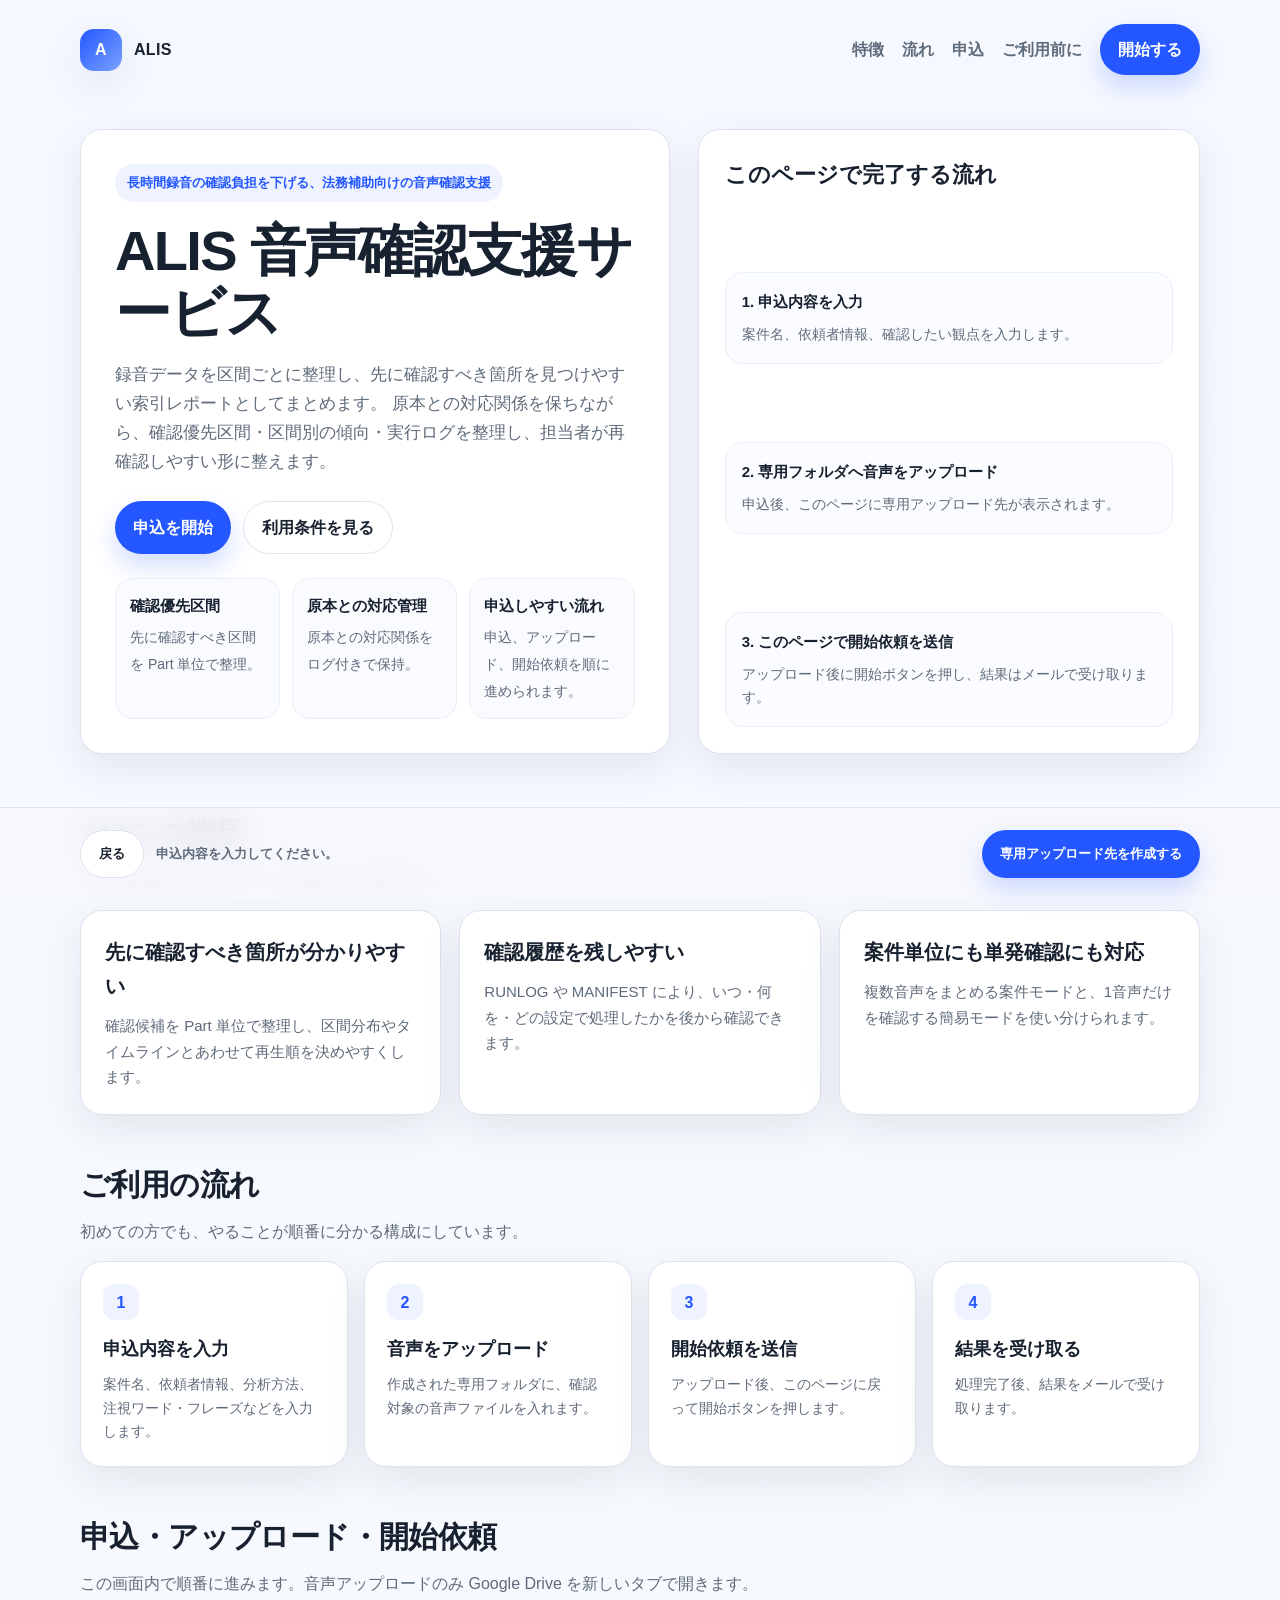
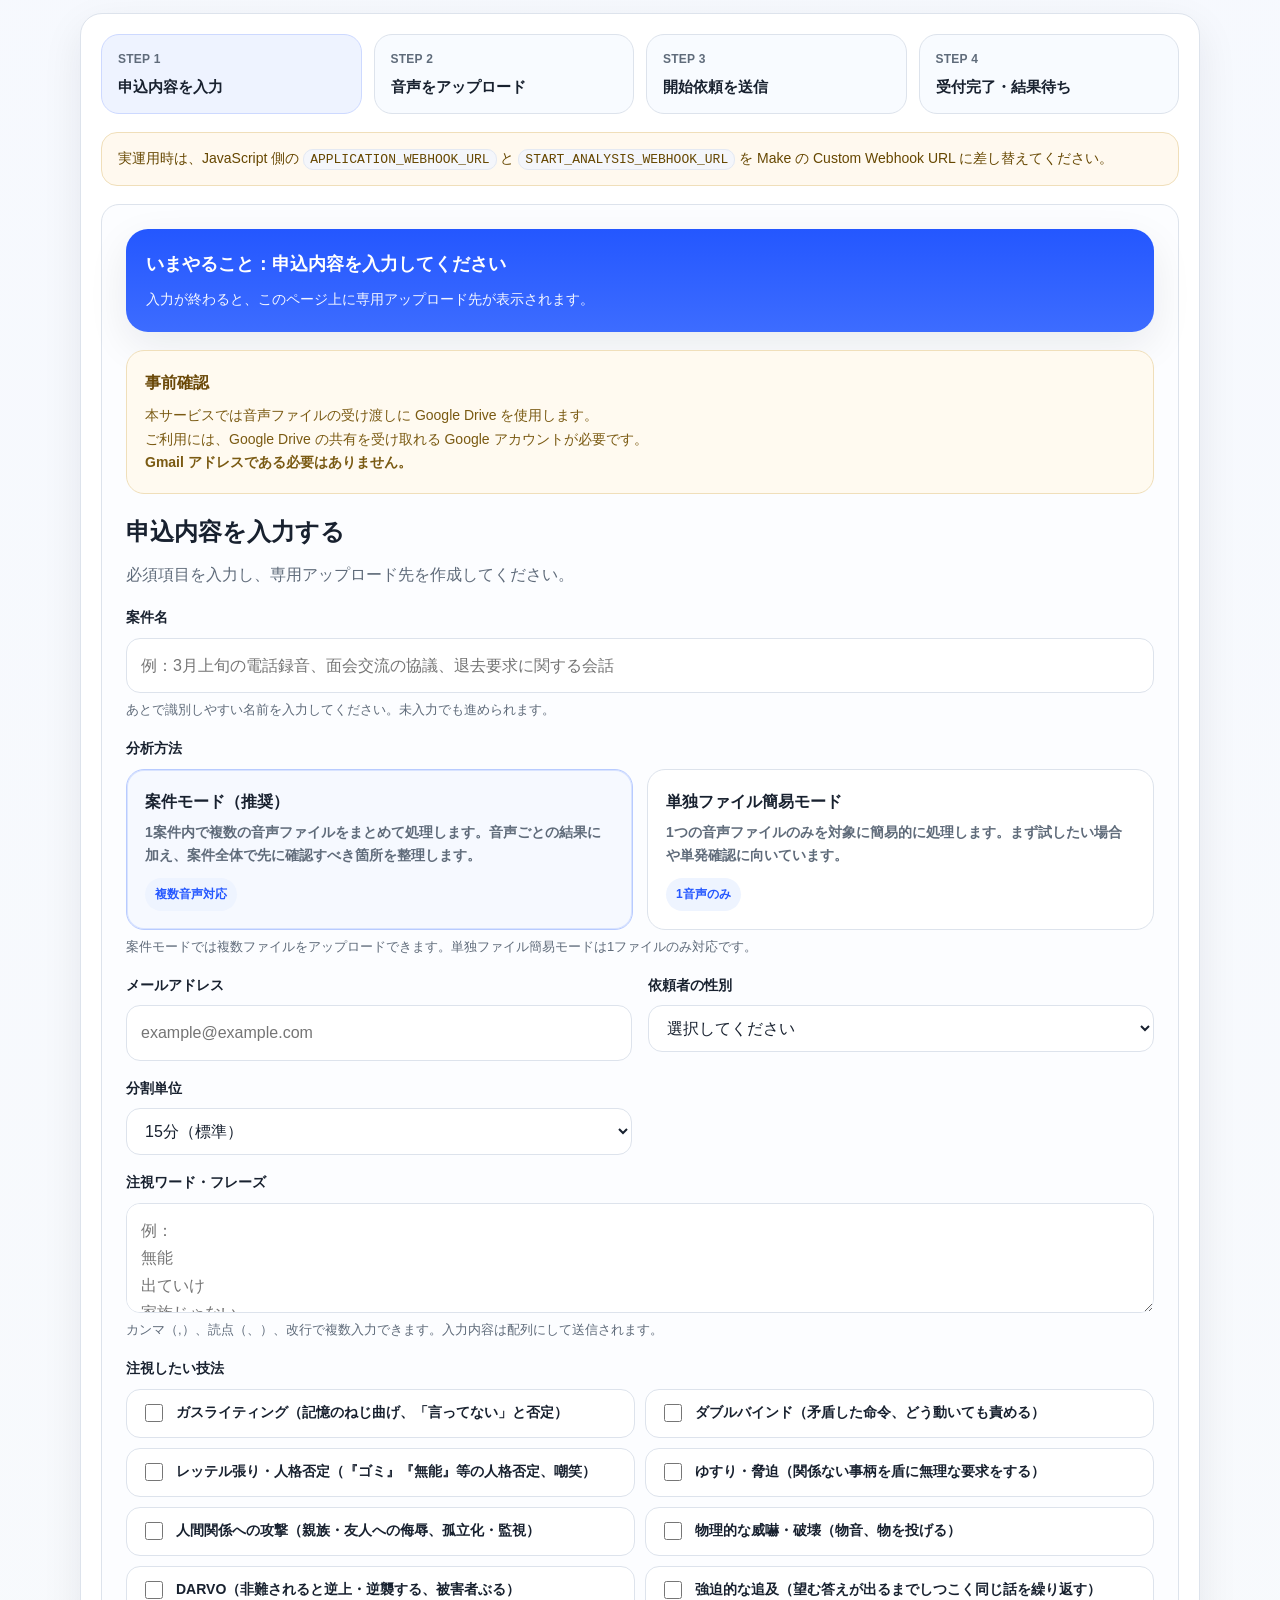
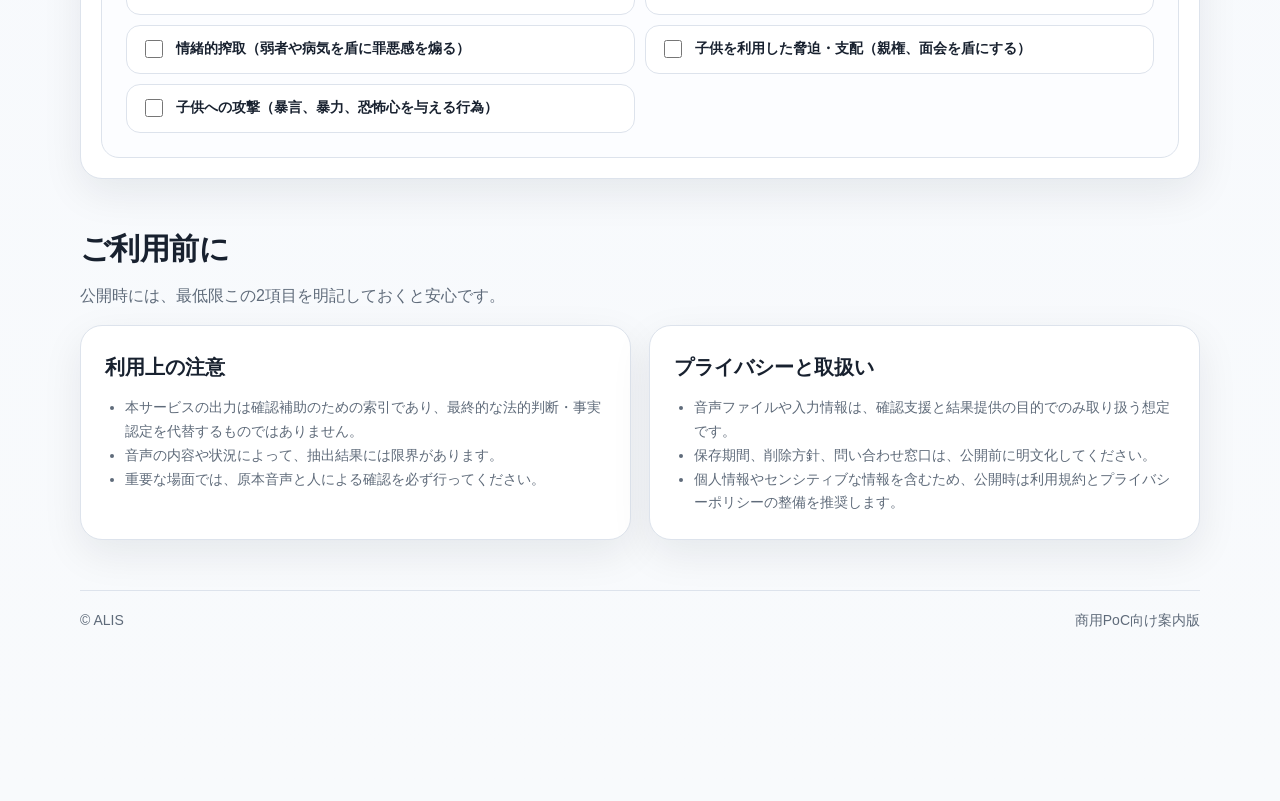
==== commit a7063f09: "re:index.html" ====
--- a/index.html
+++ b/index.html
@@ -3,1096 +3,8 @@
 <head>
   <meta charset="UTF-8" />
   <meta name="viewport" content="width=device-width, initial-scale=1.0" />
-  <title>ALIS | 音声解析サービス</title>
-  <style>
-    :root {
-      --bg: #f7f8fc;
-      --card: #ffffff;
-      --text: #18212f;
-      --muted: #5f6b7a;
-      --line: #dde3ec;
-      --accent: #2457ff;
-      --accent-soft: #eef3ff;
-      --danger: #a12626;
-      --danger-soft: #fff3f3;
-      --ok: #1f6b45;
-      --ok-soft: #eefaf3;
-      --warn: #7a5a12;
-      --warn-soft: #fff9ef;
-      --shadow: 0 14px 40px rgba(17, 24, 39, 0.08);
-      --radius: 22px;
-      --bottom-bar-height: 92px;
-      --focus-ring: 0 0 0 4px rgba(36, 87, 255, 0.12);
-    }
-
-    * { box-sizing: border-box; }
-    html { scroll-behavior: smooth; }
-
-    body {
-      margin: 0;
-      font-family: -apple-system, BlinkMacSystemFont, "Segoe UI", "Hiragino Sans", "Yu Gothic", sans-serif;
-      color: var(--text);
-      background: linear-gradient(180deg, #f5f8ff 0%, #f8fafc 100%);
-      line-height: 1.7;
-    }
-
-    body.with-bottom-bar {
-      padding-bottom: calc(var(--bottom-bar-height) + 28px);
-    }
-
-    .container {
-      width: min(1120px, calc(100% - 32px));
-      margin: 0 auto;
-    }
-
-    header {
-      padding: 24px 0 12px;
-    }
-
-    .nav {
-      display: flex;
-      justify-content: space-between;
-      align-items: center;
-      gap: 16px;
-    }
-
-    .brand {
-      display: inline-flex;
-      align-items: center;
-      gap: 12px;
-      text-decoration: none;
-      color: var(--text);
-      font-weight: 800;
-      letter-spacing: 0.02em;
-    }
-
-    .brand-mark {
-      width: 42px;
-      height: 42px;
-      border-radius: 14px;
-      display: grid;
-      place-items: center;
-      background: linear-gradient(135deg, var(--accent), #7aa2ff);
-      color: white;
-      box-shadow: var(--shadow);
-      font-weight: 800;
-    }
-
-    .nav-links {
-      display: flex;
-      gap: 18px;
-      flex-wrap: wrap;
-      align-items: center;
-    }
-
-    .nav-links a {
-      text-decoration: none;
-      color: var(--muted);
-      font-weight: 600;
-    }
-
-    .cta,
-    .button-secondary,
-    .button-tertiary,
-    .drive-link,
-    .big-drive-button {
-      display: inline-flex;
-      align-items: center;
-      justify-content: center;
-      gap: 8px;
-      min-height: 48px;
-      padding: 12px 18px;
-      border-radius: 999px;
-      font-weight: 700;
-      text-decoration: none;
-      cursor: pointer;
-      transition: transform 0.12s ease, box-shadow 0.12s ease, border-color 0.12s ease, background 0.12s ease;
-    }
-
-    .cta {
-      background: var(--accent);
-      color: white !important;
-      border: none;
-      box-shadow: 0 12px 24px rgba(36, 87, 255, 0.2);
-    }
-
-    .button-secondary {
-      border: 1px solid var(--line);
-      color: var(--text);
-      background: white;
-    }
-
-    .button-tertiary {
-      border: 1px solid #cfd8ea;
-      color: var(--accent);
-      background: #f8fbff;
-    }
-
-    .big-drive-button {
-      width: 100%;
-      min-height: 56px;
-      background: var(--accent);
-      color: white;
-      border: none;
-      box-shadow: 0 12px 24px rgba(36, 87, 255, 0.18);
-      font-size: 16px;
-    }
-
-    .cta:hover:not(:disabled),
-    .button-secondary:hover:not(:disabled),
-    .button-tertiary:hover:not(:disabled),
-    .drive-link:hover:not(.empty-link),
-    .big-drive-button:hover:not(.empty-link) {
-      transform: translateY(-1px);
-    }
-
-    .cta:disabled,
-    .button-secondary:disabled,
-    .button-tertiary:disabled {
-      opacity: 0.6;
-      cursor: not-allowed;
-      transform: none;
-    }
-
-    .cta:focus-visible,
-    .button-secondary:focus-visible,
-    .button-tertiary:focus-visible,
-    .big-drive-button:focus-visible,
-    input:focus-visible,
-    select:focus-visible,
-    textarea:focus-visible,
-    .mode-card:focus-visible,
-    .drive-link:focus-visible,
-    summary:focus-visible {
-      outline: none;
-      box-shadow: var(--focus-ring);
-    }
-
-    .hero {
-      padding: 42px 0 32px;
-    }
-
-    .hero-grid {
-      display: grid;
-      grid-template-columns: 1.08fr 0.92fr;
-      gap: 28px;
-      align-items: stretch;
-    }
-
-    .hero-copy,
-    .hero-card,
-    .section-card,
-    .policy-card,
-    .wizard-wrap,
-    .status-chip,
-    .summary-card,
-    .floating-message,
-    .step-callout,
-    .confirm-box,
-    .details-card,
-    .focus-card,
-    .micro-step-card,
-    .account-box,
-    .priority-box,
-    .next-action-card {
-      background: var(--card);
-      border: 1px solid var(--line);
-      border-radius: var(--radius);
-      box-shadow: var(--shadow);
-    }
-
-    .hero-copy {
-      padding: 34px;
-    }
-
-    .eyebrow {
-      display: inline-flex;
-      align-items: center;
-      gap: 8px;
-      padding: 8px 12px;
-      border-radius: 999px;
-      background: var(--accent-soft);
-      color: var(--accent);
-      font-size: 13px;
-      font-weight: 700;
-      margin-bottom: 18px;
-    }
-
-    h1 {
-      font-size: clamp(32px, 5vw, 56px);
-      line-height: 1.1;
-      margin: 0 0 18px;
-      letter-spacing: -0.03em;
-    }
-
-    .lead {
-      font-size: 17px;
-      color: var(--muted);
-      margin: 0 0 24px;
-    }
-
-    .hero-actions {
-      display: flex;
-      gap: 12px;
-      flex-wrap: wrap;
-      margin-bottom: 22px;
-    }
-
-    .mini-points {
-      display: grid;
-      grid-template-columns: repeat(3, 1fr);
-      gap: 12px;
-      margin-top: 24px;
-    }
-
-    .mini-point {
-      padding: 14px;
-      border-radius: 18px;
-      background: #f9fbff;
-      border: 1px solid #e9eef8;
-    }
-
-    .mini-point strong {
-      display: block;
-      font-size: 15px;
-      margin-bottom: 4px;
-    }
-
-    .mini-point span {
-      color: var(--muted);
-      font-size: 14px;
-    }
-
-    .hero-card {
-      padding: 26px;
-      display: flex;
-      flex-direction: column;
-      justify-content: space-between;
-      gap: 18px;
-    }
-
-    .hero-card h2 {
-      margin: 0;
-      font-size: 22px;
-    }
-
-    .status-box {
-      padding: 16px;
-      border-radius: 18px;
-      background: #fafcff;
-      border: 1px solid #e8edf8;
-    }
-
-    .status-box strong {
-      display: block;
-      margin-bottom: 8px;
-      font-size: 15px;
-    }
-
-    .status-box p {
-      margin: 0;
-      color: var(--muted);
-      font-size: 14px;
-    }
-
-    main section {
-      padding: 22px 0;
-    }
-
-    .section-head {
-      margin-bottom: 16px;
-    }
-
-    .section-head h2 {
-      margin: 0 0 8px;
-      font-size: 30px;
-      letter-spacing: -0.02em;
-    }
-
-    .section-head p {
-      margin: 0;
-      color: var(--muted);
-    }
-
-    .grid-3 {
-      display: grid;
-      grid-template-columns: repeat(3, 1fr);
-      gap: 18px;
-    }
-
-    .section-card {
-      padding: 24px;
-    }
-
-    .section-card h3 {
-      margin: 0 0 10px;
-      font-size: 20px;
-    }
-
-    .section-card p {
-      margin: 0;
-      color: var(--muted);
-      font-size: 15px;
-    }
-
-    .steps {
-      display: grid;
-      grid-template-columns: repeat(4, 1fr);
-      gap: 16px;
-    }
-
-    .step {
-      background: var(--card);
-      border: 1px solid var(--line);
-      border-radius: 22px;
-      padding: 22px;
-      box-shadow: var(--shadow);
-    }
-
-    .step-no {
-      width: 36px;
-      height: 36px;
-      border-radius: 12px;
-      display: grid;
-      place-items: center;
-      background: var(--accent-soft);
-      color: var(--accent);
-      font-weight: 800;
-      margin-bottom: 14px;
-    }
-
-    .step h3 {
-      margin: 0 0 8px;
-      font-size: 18px;
-    }
-
-    .step p {
-      margin: 0;
-      color: var(--muted);
-      font-size: 14px;
-    }
-
-    .wizard-wrap {
-      position: relative;
-      padding: 20px;
-    }
-
-    .wizard-progress {
-      display: grid;
-      grid-template-columns: repeat(4, 1fr);
-      gap: 12px;
-      margin-bottom: 18px;
-    }
-
-    .status-chip {
-      padding: 14px 16px;
-      border-radius: 18px;
-      box-shadow: none;
-      background: #f8fbff;
-    }
-
-    .status-chip small {
-      display: block;
-      color: var(--muted);
-      margin-bottom: 4px;
-      font-size: 12px;
-      font-weight: 700;
-      letter-spacing: 0.02em;
-      text-transform: uppercase;
-    }
-
-    .status-chip strong {
-      display: block;
-      font-size: 15px;
-    }
-
-    .status-chip.active {
-      border-color: #cdd9ff;
-      background: var(--accent-soft);
-    }
-
-    .status-chip.done {
-      border-color: #caedd7;
-      background: #f0fbf5;
-    }
-
-    .wizard-note {
-      background: var(--warn-soft);
-      border: 1px solid #f0dfba;
-      color: #664700;
-      padding: 14px 16px;
-      border-radius: 16px;
-      margin-bottom: 18px;
-      font-size: 14px;
-    }
-
-    .floating-message {
-      position: sticky;
-      top: 16px;
-      z-index: 20;
-      margin-bottom: 16px;
-      display: none;
-      padding: 16px 18px;
-      border-radius: 18px;
-      box-shadow: 0 10px 26px rgba(17, 24, 39, 0.08);
-    }
-
-    .floating-message.show { display: block; }
-    .floating-message.info {
-      background: #f7faff;
-      border-color: #dbe7ff;
-      color: #1741a8;
-    }
-    .floating-message.success {
-      background: var(--ok-soft);
-      border-color: #caedd7;
-      color: var(--ok);
-    }
-    .floating-message.error {
-      background: var(--danger-soft);
-      border-color: #f0c9c9;
-      color: var(--danger);
-    }
-
-    .wizard-panel {
-      border: 1px solid var(--line);
-      border-radius: 18px;
-      padding: 24px;
-      background: #fcfdff;
-      min-height: 420px;
-    }
-
-    .wizard-panel[hidden] {
-      display: none !important;
-    }
-
-    .wizard-panel h3 {
-      margin: 0 0 8px;
-      font-size: 24px;
-    }
-
-    .wizard-panel > p {
-      margin: 0 0 18px;
-      color: var(--muted);
-    }
-
-    .step-callout {
-      padding: 18px 20px;
-      margin-bottom: 18px;
-      background: linear-gradient(180deg, #f7faff 0%, #ffffff 100%);
-      border-color: #dce7ff;
-      box-shadow: none;
-    }
-
-    .step-callout strong {
-      display: block;
-      margin-bottom: 6px;
-      font-size: 16px;
-      color: var(--text);
-    }
-
-    .step-callout p {
-      margin: 0;
-      color: var(--muted);
-      font-size: 14px;
-    }
-
-    .next-action-card {
-      padding: 20px;
-      margin-bottom: 18px;
-      background: linear-gradient(180deg, #2457ff 0%, #3d6cff 100%);
-      color: white;
-      border: none;
-    }
-
-    .next-action-card strong {
-      display: block;
-      font-size: 18px;
-      margin-bottom: 8px;
-    }
-
-    .next-action-card p {
-      margin: 0;
-      font-size: 14px;
-      opacity: 0.95;
-    }
-
-    .priority-box {
-      padding: 18px;
-      margin-bottom: 18px;
-      border-radius: 18px;
-      background: #fffef9;
-      border: 1px solid #eadfb0;
-      box-shadow: none;
-    }
-
-    .priority-box strong {
-      display: block;
-      margin-bottom: 8px;
-      font-size: 16px;
-    }
-
-    .micro-steps {
-      display: grid;
-      grid-template-columns: repeat(3, 1fr);
-      gap: 12px;
-      margin-bottom: 18px;
-    }
-
-    .micro-step-card {
-      padding: 16px;
-      box-shadow: none;
-      background: #fafcff;
-      border-radius: 18px;
-    }
-
-    .micro-step-number {
-      width: 30px;
-      height: 30px;
-      border-radius: 10px;
-      display: grid;
-      place-items: center;
-      background: var(--accent-soft);
-      color: var(--accent);
-      font-weight: 800;
-      margin-bottom: 10px;
-      font-size: 13px;
-    }
-
-    .micro-step-card strong {
-      display: block;
-      font-size: 15px;
-      margin-bottom: 6px;
-    }
-
-    .micro-step-card p {
-      margin: 0;
-      color: var(--muted);
-      font-size: 13px;
-      line-height: 1.6;
-    }
-
-    .form-grid {
-      display: grid;
-      grid-template-columns: 1fr 1fr;
-      gap: 16px;
-    }
-
-    .form-field {
-      display: flex;
-      flex-direction: column;
-      gap: 8px;
-    }
-
-    .form-field.full {
-      grid-column: 1 / -1;
-    }
-
-    label {
-      font-size: 14px;
-      font-weight: 700;
-      color: var(--text);
-    }
-
-    input,
-    select,
-    textarea {
-      width: 100%;
-      border: 1px solid var(--line);
-      border-radius: 14px;
-      padding: 13px 14px;
-      font: inherit;
-      background: white;
-      color: var(--text);
-    }
-
-    textarea {
-      min-height: 110px;
-      resize: vertical;
-    }
-
-    input:focus,
-    select:focus,
-    textarea:focus {
-      outline: 2px solid rgba(36, 87, 255, 0.12);
-      border-color: #bfcfff;
-    }
-
-    .field-help {
-      font-size: 13px;
-      color: var(--muted);
-      margin-top: -2px;
-    }
-
-    .mode-grid {
-      display: grid;
-      grid-template-columns: repeat(2, 1fr);
-      gap: 14px;
-    }
-
-    .mode-card {
-      position: relative;
-      display: block;
-      border: 1px solid var(--line);
-      border-radius: 18px;
-      padding: 18px;
-      background: white;
-      cursor: pointer;
-      transition: border-color 0.12s ease, background 0.12s ease, transform 0.12s ease, box-shadow 0.12s ease;
-    }
-
-    .mode-card:hover {
-      transform: translateY(-1px);
-      border-color: #c8d7ff;
-    }
-
-    .mode-card input {
-      position: absolute;
-      opacity: 0;
-      pointer-events: none;
-    }
-
-    .mode-card.selected {
-      border-color: #b8cbff;
-      background: #f6f9ff;
-      box-shadow: 0 0 0 1px #d8e3ff inset;
-    }
-
-    .mode-card strong {
-      display: block;
-      font-size: 16px;
-      margin-bottom: 6px;
-    }
-
-    .mode-card p {
-      margin: 0;
-      color: var(--muted);
-      font-size: 14px;
-      line-height: 1.6;
-    }
-
-    .mode-badge {
-      display: inline-flex;
-      align-items: center;
-      gap: 8px;
-      margin-top: 12px;
-      padding: 6px 10px;
-      border-radius: 999px;
-      font-size: 12px;
-      font-weight: 700;
-      background: #eef4ff;
-      color: var(--accent);
-    }
-
-    .checkbox-grid {
-      display: grid;
-      grid-template-columns: repeat(2, 1fr);
-      gap: 10px;
-    }
-
-    .checkbox-item {
-      display: flex;
-      gap: 10px;
-      align-items: flex-start;
-      padding: 12px 14px;
-      border: 1px solid var(--line);
-      border-radius: 14px;
-      background: white;
-    }
-
-    .checkbox-item input {
-      width: 18px;
-      height: 18px;
-      margin-top: 2px;
-      flex: 0 0 auto;
-    }
-
-    .checkbox-item span {
-      font-size: 14px;
-      line-height: 1.5;
-      color: var(--text);
-    }
-
-    .summary-card {
-      padding: 18px;
-      box-shadow: none;
-      background: #ffffff;
-    }
-
-    .summary-card h4 {
-      margin: 0 0 10px;
-      font-size: 18px;
-    }
-
-    .summary-list {
-      margin: 0;
-      padding: 0;
-      display: grid;
-      gap: 10px;
-    }
-
-    .summary-row {
-      display: grid;
-      grid-template-columns: 160px 1fr;
-      gap: 12px;
-      align-items: start;
-      padding-bottom: 10px;
-      border-bottom: 1px dashed #e6ebf4;
-    }
-
-    .summary-row:last-child {
-      border-bottom: none;
-      padding-bottom: 0;
-    }
-
-    .summary-key {
-      font-size: 13px;
-      color: var(--muted);
-      font-weight: 700;
-    }
-
-    .summary-value {
-      font-size: 14px;
-      word-break: break-word;
-    }
-
-    .drive-box {
-      padding: 20px;
-      border-radius: 18px;
-      background: #f8fbff;
-      border: 1px solid #dfebff;
-      margin-bottom: 16px;
-    }
-
-    .drive-box strong {
-      display: block;
-      margin-bottom: 8px;
-      font-size: 16px;
-    }
-
-    .drive-link {
-      background: white;
-      border: 1px solid var(--line);
-      color: var(--accent);
-      word-break: break-all;
-      width: auto;
-    }
-
-    .help-text {
-      font-size: 13px;
-      color: var(--muted);
-      margin-top: 10px;
-    }
-
-    .inline-code {
-      font-family: ui-monospace, SFMono-Regular, Menlo, Monaco, Consolas, monospace;
-      background: #f4f6fb;
-      border: 1px solid #e4e9f2;
-      border-radius: 10px;
-      padding: 2px 6px;
-      font-size: 13px;
-    }
-
-    .panel-meta {
-      display: grid;
-      grid-template-columns: 1.15fr 0.85fr;
-      gap: 16px;
-      align-items: start;
-      margin-bottom: 18px;
-    }
-
-    .quick-guide {
-      padding: 18px;
-      border-radius: 18px;
-      border: 1px solid #e7edf9;
-      background: #fbfcff;
-    }
-
-    .quick-guide h4 {
-      margin: 0 0 10px;
-      font-size: 17px;
-    }
-
-    .quick-guide ol,
-    .quick-guide ul {
-      margin: 0;
-      padding-left: 20px;
-      color: var(--muted);
-      font-size: 14px;
-    }
-
-    .quick-guide li + li {
-      margin-top: 8px;
-    }
-
-    .pill-row {
-      display: flex;
-      flex-wrap: wrap;
-      gap: 8px;
-      margin-top: 10px;
-    }
-
-    .pill {
-      display: inline-flex;
-      align-items: center;
-      padding: 7px 10px;
-      border-radius: 999px;
-      background: #f2f6ff;
-      color: var(--accent);
-      font-size: 12px;
-      font-weight: 700;
-      border: 1px solid #d9e4ff;
-    }
-
-    .pill.warn {
-      background: #fff5f0;
-      color: #b65a1a;
-      border-color: #f3d6bf;
-    }
-
-    .empty-link {
-      pointer-events: none;
-      opacity: 0.55;
-    }
-
-    .compact-summary {
-      display: grid;
-      gap: 10px;
-    }
-
-    .compact-summary .summary-row {
-      grid-template-columns: 130px 1fr;
-    }
-
-    .details-card {
-      padding: 0;
-      box-shadow: none;
-      border-radius: 18px;
-      overflow: hidden;
-      background: #fff;
-    }
-
-    .details-card details {
-      padding: 0;
-    }
-
-    .details-card summary {
-      list-style: none;
-      cursor: pointer;
-      padding: 16px 18px;
-      font-weight: 700;
-      user-select: none;
-      background: #fafcff;
-      border-bottom: 1px solid #edf2fa;
-    }
-
-    .details-card summary::-webkit-details-marker {
-      display: none;
-    }
-
-    .details-content {
-      padding: 16px 18px;
-    }
-
-    .confirm-box {
-      padding: 16px 18px;
-      margin-top: 16px;
-      box-shadow: none;
-      border-radius: 18px;
-      background: #fffef9;
-      border-color: #eadfb0;
-    }
-
-    .confirm-inline {
-      display: flex;
-      align-items: flex-start;
-      gap: 10px;
-    }
-
-    .confirm-inline input {
-      width: 18px;
-      height: 18px;
-      margin-top: 4px;
-      flex: 0 0 auto;
-    }
-
-    .confirm-inline label {
-      font-size: 14px;
-      font-weight: 600;
-      line-height: 1.6;
-      cursor: pointer;
-    }
-
-    .tiny-link {
-      color: var(--accent);
-      font-weight: 700;
-      text-decoration: none;
-    }
-
-    .policy-grid {
-      display: grid;
-      grid-template-columns: 1fr 1fr;
-      gap: 18px;
-    }
-
-    .policy-card {
-      padding: 24px;
-    }
-
-    .policy-card h3 {
-      margin: 0 0 12px;
-      font-size: 20px;
-    }
-
-    .policy-card p,
-    .policy-card li {
-      color: var(--muted);
-      font-size: 14px;
-    }
-
-    .policy-card ul {
-      margin: 0;
-      padding-left: 20px;
-    }
-
-    .account-box {
-      padding: 18px;
-      border-radius: 18px;
-      border: 1px solid #f0dfba;
-      background: #fffaf0;
-      box-shadow: none;
-      margin-bottom: 18px;
-    }
-
-    .account-box strong {
-      display: block;
-      margin-bottom: 8px;
-      font-size: 16px;
-      color: #6a4807;
-    }
-
-    .account-box p {
-      margin: 0;
-      color: #7a5a12;
-      font-size: 14px;
-    }
-
-    .note-emphasis {
-      font-weight: 800;
-    }
-
-    .action-bar {
-      position: fixed;
-      left: 0;
-      right: 0;
-      bottom: 0;
-      z-index: 40;
-      background: rgba(247, 249, 253, 0.86);
-      backdrop-filter: blur(16px);
-      border-top: 1px solid rgba(221, 227, 236, 0.9);
-      display: none;
-    }
-
-    .action-bar.show {
-      display: block;
-    }
-
-    .action-bar-inner {
-      width: min(1120px, calc(100% - 32px));
-      min-height: var(--bottom-bar-height);
-      margin: 0 auto;
-      display: flex;
-      align-items: center;
-      justify-content: space-between;
-      gap: 14px;
-      padding: 14px 0;
-    }
-
-    .action-bar-left,
-    .action-bar-right {
-      display: flex;
-      align-items: center;
-      gap: 12px;
-      flex-wrap: wrap;
-    }
-
-    .action-status {
-      font-size: 13px;
-      color: var(--muted);
-      font-weight: 600;
-    }
-
-    footer {
-      padding: 28px 0 48px;
-      color: var(--muted);
-      font-size: 14px;
-    }
-
-    .footer-box {
-      display: flex;
-      justify-content: space-between;
-      gap: 16px;
-      flex-wrap: wrap;
-      border-top: 1px solid var(--line);
-      padding-top: 18px;
-    }
-
-    @media (max-width: 980px) {
-      .hero-grid,
-      .grid-3,
-      .steps,
-      .policy-grid,
-      .mini-points,
-      .wizard-progress,
-      .form-grid,
-      .checkbox-grid,
-      .summary-row,
-      .mode-grid,
-      .panel-meta,
-      .compact-summary .summary-row,
-      .micro-steps {
-        grid-template-columns: 1fr;
-      }
-    }
-
-    @media (max-width: 760px) {
-      header {
-        padding-bottom: 8px;
-      }
-
-      .nav {
-        flex-direction: column;
-        align-items: stretch;
-      }
-
-      .nav-links {
-        justify-content: space-between;
-      }
-
-      .action-bar-inner {
-        align-items: stretch;
-        flex-direction: column;
-      }
-
-      .action-bar-left,
-      .action-bar-right {
-        width: 100%;
-      }
-
-      .action-bar-right > button,
-      .action-bar-left > button {
-        flex: 1 1 auto;
-      }
-
-      body.with-bottom-bar {
-        padding-bottom: 148px;
-      }
-
-      .wizard-panel {
-        min-height: auto;
-      }
-    }
-  </style>
+  <title>ALIS | 音声確認支援サービス</title>
+  <link rel="stylesheet" href="./styles.css" />
 </head>
 <body class="with-bottom-bar">
   <header>
@@ -1115,11 +27,11 @@
     <section class="hero">
       <div class="container hero-grid">
         <div class="hero-copy">
-          <div class="eyebrow">音声証拠の整理を、索引レポートで見やすく</div>
-          <h1>ALIS 音声解析サービス</h1>
+          <div class="eyebrow">長時間録音の確認負担を下げる、法務補助向けの音声確認支援</div>
+          <h1>ALIS 音声確認支援サービス</h1>
           <p class="lead">
-            録音データを区間ごとに解析し、重要箇所を見つけやすい索引レポートとして整理します。
-            原本ハッシュ、解析ログ、区間別ヒット情報を保持し、あとで再確認しやすい形に整えます。
+            録音データを区間ごとに整理し、先に確認すべき箇所を見つけやすい索引レポートとしてまとめます。
+            原本との対応関係を保ちながら、確認優先区間・区間別の傾向・実行ログを整理し、担当者が再確認しやすい形に整えます。
           </p>
           <div class="hero-actions">
             <a class="cta" href="#apply">申込を開始</a>
@@ -1127,35 +39,35 @@
           </div>
           <div class="mini-points">
             <div class="mini-point">
-              <strong>区間索引</strong>
-              <span>Part単位で重要箇所を再生しやすく整理。</span>
+              <strong>確認優先区間</strong>
+              <span>先に確認すべき区間を Part 単位で整理。</span>
             </div>
             <div class="mini-point">
-              <strong>真正性管理</strong>
-              <span>SHA256 とログで原本との対応を保持。</span>
+              <strong>原本との対応管理</strong>
+              <span>原本との対応関係をログ付きで保持。</span>
             </div>
             <div class="mini-point">
-              <strong>迷いにくい導線</strong>
-              <span>入力、アップロード、開始の順で進行。</span>
+              <strong>申込しやすい流れ</strong>
+              <span>申込、アップロード、開始依頼を順に進められます。</span>
             </div>
           </div>
         </div>
 
         <aside class="hero-card">
           <div>
-            <h2>このページでやること</h2>
+            <h2>このページで完了する流れ</h2>
           </div>
           <div class="status-box">
-            <strong>1. 申込情報を入力</strong>
-            <p>案件名、依頼者情報、分析方法、注視ポイントを入力します。</p>
+            <strong>1. 申込内容を入力</strong>
+            <p>案件名、依頼者情報、確認したい観点を入力します。</p>
           </div>
           <div class="status-box">
-            <strong>2. Google Driveに音声をアップロード</strong>
+            <strong>2. 専用フォルダへ音声をアップロード</strong>
             <p>申込後、このページに専用アップロード先が表示されます。</p>
           </div>
           <div class="status-box">
-            <strong>3. このページで分析開始</strong>
-            <p>アップロード後に分析開始ボタンを押し、結果はメールで受け取ります。</p>
+            <strong>3. このページで開始依頼を送信</strong>
+            <p>アップロード後に開始ボタンを押し、結果はメールで受け取ります。</p>
           </div>
         </aside>
       </div>
@@ -1164,20 +76,20 @@
     <section id="features">
       <div class="container">
         <div class="section-head">
-          <h2>ALIS の特徴</h2>
-          <p>最初はシンプルに、あとから拡張しやすい構成を想定しています。</p>
+          <h2>ALIS の特長</h2>
+          <p>まずは実務で扱いやすいことを重視した構成です。</p>
         </div>
         <div class="grid-3">
           <article class="section-card">
-            <h3>重要箇所を見つけやすい</h3>
-            <p>証拠候補を Part 単位で整理し、区間分布やタイムラインとあわせて再生優先順位をつけやすくします。</p>
+            <h3>先に確認すべき箇所が分かりやすい</h3>
+            <p>確認候補を Part 単位で整理し、区間分布やタイムラインとあわせて再生順を決めやすくします。</p>
           </article>
           <article class="section-card">
-            <h3>ログを残せる</h3>
-            <p>RUNLOG や MANIFEST により、いつ・何を・どの設定で解析したかを後から確認できます。</p>
+            <h3>確認履歴を残しやすい</h3>
+            <p>RUNLOG や MANIFEST により、いつ・何を・どの設定で処理したかを後から確認できます。</p>
           </article>
           <article class="section-card">
-            <h3>案件にも単発にも対応</h3>
+            <h3>案件単位にも単発確認にも対応</h3>
             <p>複数音声をまとめる案件モードと、1音声だけを確認する簡易モードを使い分けられます。</p>
           </article>
         </div>
@@ -1188,7 +100,7 @@
       <div class="container">
         <div class="section-head">
           <h2>ご利用の流れ</h2>
-          <p>初めての方でも、やることが順番に分かる構成です。</p>
+          <p>初めての方でも、やることが順番に分かる構成にしています。</p>
         </div>
         <div class="steps">
           <article class="step">
@@ -1199,17 +111,17 @@
           <article class="step">
             <div class="step-no">2</div>
             <h3>音声をアップロード</h3>
-            <p>作成された専用Google Driveフォルダに、解析対象の音声ファイルを入れます。</p>
+            <p>作成された専用フォルダに、確認対象の音声ファイルを入れます。</p>
           </article>
           <article class="step">
             <div class="step-no">3</div>
-            <h3>分析を開始</h3>
-            <p>アップロード後、このページに戻って分析開始ボタンを押します。</p>
+            <h3>開始依頼を送信</h3>
+            <p>アップロード後、このページに戻って開始ボタンを押します。</p>
           </article>
           <article class="step">
             <div class="step-no">4</div>
             <h3>結果を受け取る</h3>
-            <p>解析完了後、結果をメールで受け取ります。</p>
+            <p>処理完了後、結果をメールで受け取ります。</p>
           </article>
         </div>
       </div>
@@ -1218,8 +130,8 @@
     <section id="apply">
       <div class="container">
         <div class="section-head">
-          <h2>申込・アップロード・分析開始</h2>
-          <p>この画面内で順番に進みます。Google Driveへのアップロードだけ新しいタブで開きます。</p>
+          <h2>申込・アップロード・開始依頼</h2>
+          <p>この画面内で順番に進みます。音声アップロードのみ Google Drive を新しいタブで開きます。</p>
         </div>
 
         <div class="wizard-wrap">
@@ -1234,7 +146,7 @@
             </div>
             <div id="progress-step-3" class="status-chip">
               <small>Step 3</small>
-              <strong>分析を開始</strong>
+              <strong>開始依頼を送信</strong>
             </div>
             <div id="progress-step-4" class="status-chip">
               <small>Step 4</small>
@@ -1243,7 +155,7 @@
           </div>
 
           <div class="wizard-note">
-            実運用時は、下の JavaScript にある
+            実運用時は、JavaScript 側の
             <span class="inline-code">APPLICATION_WEBHOOK_URL</span> と
             <span class="inline-code">START_ANALYSIS_WEBHOOK_URL</span>
             を Make の Custom Webhook URL に差し替えてください。
@@ -1254,11 +166,11 @@
           <div id="panel-step-1" class="wizard-panel">
             <div class="next-action-card">
               <strong>いまやること：申込内容を入力してください</strong>
-              <p>入力が終わると、このページ上に専用Google Driveのアップロード先が表示されます。</p>
+              <p>入力が終わると、このページ上に専用アップロード先が表示されます。</p>
             </div>
 
             <div class="account-box">
-              <strong>事前にご確認ください</strong>
+              <strong>事前確認</strong>
               <p>
                 本サービスでは音声ファイルの受け渡しに Google Drive を使用します。<br />
                 ご利用には、Google Drive の共有を受け取れる Google アカウントが必要です。<br />
@@ -1282,14 +194,14 @@
                   <div class="mode-grid" id="analysisModeGrid">
                     <label class="mode-card selected" data-mode="case_multi_file" tabindex="0">
                       <input type="radio" name="analysisMode" value="case_multi_file" checked />
-                      <strong>案件モード（おすすめ）</strong>
-                      <p>1案件内で複数の音声ファイルをまとめて分析します。音声ごとの結果に加え、案件全体の確認優先箇所を整理します。</p>
+                      <strong>案件モード（推奨）</strong>
+                      <p>1案件内で複数の音声ファイルをまとめて処理します。音声ごとの結果に加え、案件全体で先に確認すべき箇所を整理します。</p>
                       <span class="mode-badge">複数音声対応</span>
                     </label>
                     <label class="mode-card" data-mode="single_file_quick" tabindex="0">
                       <input type="radio" name="analysisMode" value="single_file_quick" />
                       <strong>単独ファイル簡易モード</strong>
-                      <p>1つの音声ファイルのみを対象に、簡易的に分析します。まず試したい場合や単発確認に向いています。</p>
+                      <p>1つの音声ファイルのみを対象に簡易的に処理します。まず試したい場合や単発確認に向いています。</p>
                       <span class="mode-badge">1音声のみ</span>
                     </label>
                   </div>
@@ -1349,8 +261,8 @@
 
           <div id="panel-step-2" class="wizard-panel" hidden>
             <div class="next-action-card">
-              <strong>いまやること：Google Drive に音声をアップロードしてください</strong>
-              <p>まずアップロード先を開き、音声を入れてください。アップロード後にこのページへ戻り、完了チェックを入れると次へ進めます。</p>
+              <strong>いまやること：専用フォルダに音声ファイルをアップロードしてください</strong>
+              <p>まずアップロード先を開き、音声ファイルを入れてください。アップロード後にこのページへ戻り、完了チェックを入れると次へ進めます。</p>
             </div>
 
             <div class="priority-box">
@@ -1359,12 +271,12 @@
                 <div class="micro-step-card">
                   <div class="micro-step-number">1</div>
                   <strong>Driveを開く</strong>
-                  <p>下のボタンから専用Google Driveを新しいタブで開きます。</p>
+                  <p>下のボタンから専用アップロード先を新しいタブで開きます。</p>
                 </div>
                 <div class="micro-step-card">
                   <div class="micro-step-number">2</div>
                   <strong>音声をアップロード</strong>
-                  <p id="microStepUploadText">解析したい音声ファイルをアップロードします。</p>
+                  <p id="microStepUploadText">確認したい音声ファイルをアップロードします。</p>
                 </div>
                 <div class="micro-step-card">
                   <div class="micro-step-number">3</div>
@@ -1375,21 +287,21 @@
             </div>
 
             <div class="drive-box">
-              <strong>アップロード先</strong>
-              <a id="driveFolderLink" class="big-drive-button empty-link" href="#" target="_blank" rel="noopener noreferrer">Google Drive を開く</a>
+              <strong>専用アップロード先</strong>
+              <a id="driveFolderLink" class="big-drive-button empty-link" href="#" target="_blank" rel="noopener noreferrer">専用アップロード先を開く</a>
               <div id="modeUploadHelp" class="help-text"></div>
             </div>
 
             <div class="confirm-box" style="margin-top:0;">
               <div class="confirm-inline">
                 <input type="checkbox" id="uploadDoneCheck" />
-                <label for="uploadDoneCheck">Google Drive への音声アップロードが完了したらチェックしてください。チェックすると次へ進めます。</label>
+                <label for="uploadDoneCheck">音声アップロードが完了したらチェックしてください。チェックすると次へ進めます。</label>
               </div>
             </div>
 
             <div class="panel-meta" style="margin-top:18px;">
               <div class="summary-card">
-                <h4>今回の申込内容（主要項目）</h4>
+                <h4>今回の申込内容</h4>
                 <div class="summary-list compact-summary">
                   <div class="summary-row"><div class="summary-key">案件名</div><div id="summaryCaseTitle" class="summary-value"></div></div>
                   <div class="summary-row"><div class="summary-key">案件ID</div><div id="summaryCaseId" class="summary-value"></div></div>
@@ -1425,8 +337,8 @@
 
           <div id="panel-step-3" class="wizard-panel" hidden>
             <div class="next-action-card">
-              <strong>いまやること：アップロード済みなら分析を開始してください</strong>
-              <p>Make 側で raw フォルダ内の音声を確認してから分析を開始します。必要なら下のリンクからアップロード先を再確認できます。</p>
+              <strong>いまやること：アップロード済みなら開始依頼を送信してください</strong>
+              <p>アップロード済み音声を確認したうえで処理を開始します。必要なら下のリンクからアップロード先を再確認できます。</p>
             </div>
 
             <div class="priority-box">
@@ -1436,22 +348,22 @@
 
             <div class="panel-meta">
               <div class="summary-card">
-                <h4>分析開始対象</h4>
+                <h4>今回の開始依頼内容</h4>
                 <div class="summary-list">
                   <div class="summary-row"><div class="summary-key">案件名</div><div id="analysisCaseTitle" class="summary-value"></div></div>
                   <div class="summary-row"><div class="summary-key">案件ID</div><div id="analysisCaseId" class="summary-value"></div></div>
                   <div class="summary-row"><div class="summary-key">分析方法</div><div id="analysisMode" class="summary-value"></div></div>
                   <div class="summary-row"><div class="summary-key">メールアドレス</div><div id="analysisEmail" class="summary-value"></div></div>
-                  <div class="summary-row"><div class="summary-key">アップロード先の再確認</div><div class="summary-value"><a id="analysisDriveLink" href="#" target="_blank" rel="noopener noreferrer" class="tiny-link empty-link">Google Drive を開く</a></div></div>
+                  <div class="summary-row"><div class="summary-key">アップロード先の再確認</div><div class="summary-value"><a id="analysisDriveLink" href="#" target="_blank" rel="noopener noreferrer" class="tiny-link empty-link">専用アップロード先を開く</a></div></div>
                 </div>
               </div>
 
               <div class="quick-guide">
                 <h4>押す前に確認</h4>
                 <ul>
-                  <li>アップロードが終わっていれば、そのまま分析を開始してください。</li>
+                  <li>アップロードが終わっていれば、そのまま開始依頼を送信してください。</li>
                   <li>結果は完了後にメールで送信されます。</li>
-                  <li>開始後は Step4 に進みます。</li>
+                  <li>送信後は Step4 に進みます。</li>
                 </ul>
               </div>
             </div>
@@ -1460,7 +372,7 @@
           <div id="panel-step-4" class="wizard-panel" hidden>
             <div class="next-action-card">
               <strong>受付完了です。結果メールをお待ちください</strong>
-              <p>分析開始依頼は受け付け済みです。解析完了後、結果をメールで送信します。</p>
+              <p>開始依頼は受け付け済みです。処理完了後、結果をメールで送信します。</p>
             </div>
 
             <div class="summary-card">
@@ -1470,7 +382,7 @@
                 <div class="summary-row"><div class="summary-key">案件ID</div><div id="doneCaseId" class="summary-value"></div></div>
                 <div class="summary-row"><div class="summary-key">分析方法</div><div id="doneMode" class="summary-value"></div></div>
                 <div class="summary-row"><div class="summary-key">通知先メール</div><div id="doneEmail" class="summary-value"></div></div>
-                <div class="summary-row"><div class="summary-key">現在の状態</div><div id="doneStatusText" class="summary-value">分析開始を受け付けました。結果はメールで通知されます。</div></div>
+                <div class="summary-row"><div class="summary-key">現在の状態</div><div id="doneStatusText" class="summary-value">開始依頼を受け付けました。結果はメールで通知されます。</div></div>
               </div>
             </div>
           </div>
@@ -1488,7 +400,7 @@
           <article class="policy-card">
             <h3>利用上の注意</h3>
             <ul>
-              <li>本サービスの出力は補助的な索引であり、最終的な法的判断・事実認定を代替するものではありません。</li>
+              <li>本サービスの出力は確認補助のための索引であり、最終的な法的判断・事実認定を代替するものではありません。</li>
               <li>音声の内容や状況によって、抽出結果には限界があります。</li>
               <li>重要な場面では、原本音声と人による確認を必ず行ってください。</li>
             </ul>
@@ -1496,7 +408,7 @@
           <article class="policy-card">
             <h3>プライバシーと取扱い</h3>
             <ul>
-              <li>音声ファイルや入力情報は、解析と結果提供の目的でのみ取り扱う想定です。</li>
+              <li>音声ファイルや入力情報は、確認支援と結果提供の目的でのみ取り扱う想定です。</li>
               <li>保存期間、削除方針、問い合わせ窓口は、公開前に明文化してください。</li>
               <li>個人情報やセンシティブな情報を含むため、公開時は利用規約とプライバシーポリシーの整備を推奨します。</li>
             </ul>
@@ -1521,651 +433,10 @@
   <footer>
     <div class="container footer-box">
       <div>© ALIS</div>
-      <div>ウィザード型サンプル版</div>
+      <div>商用PoC向け案内版</div>
     </div>
   </footer>
 
-  <script>
-    // ==============================
-    // 実運用時にここだけ差し替える
-    // ==============================
-    // const APPLICATION_WEBHOOK_URL = "https://example.com/make/application-webhook";
-    // const START_ANALYSIS_WEBHOOK_URL = "https://example.com/make/start-analysis-webhook";
-    const APPLICATION_WEBHOOK_URL = "https://hook.us2.make.com/7c0gj3vqee7and2csx7nxwlft87b2z3w";
-    const START_ANALYSIS_WEBHOOK_URL = "https://hook.us2.make.com/ay3nde09oq5zpilowarq8y58k3ap8jf2";
-
-    const USE_DEMO_MODE = false;
-    const DEBUG_ALERT = false;
-
-    const MODE_LABELS = {
-      case_multi_file: "案件モード（複数音声対応）",
-      single_file_quick: "単独ファイル簡易モード（1音声のみ）"
-    };
-
-    const SPLIT_LABELS = {
-      3: "3分（高精度検証用・解析件数大幅増）",
-      5: "5分（詳細確認向け・解析件数増）",
-      10: "10分（やや細かめ）",
-      15: "15分（標準）",
-      20: "20分（長時間向け）"
-    };
-
-    const state = {
-      currentStep: 1,
-      analysisMode: "case_multi_file",
-      caseTitle: "",
-      caseId: "",
-      email: "",
-      gender: "",
-      splitMinutes: 15,
-      specificPhrases: [],
-      selectedTechniques: [],
-      driveUrl: "",
-      folderId: "",
-      resultFolderId: "",
-      resultDriveUrl: "",
-      caseFolderId: "",
-      caseDriveUrl: "",
-      rawLockedFolderId: "",
-      rawLockedDriveUrl: "",
-      applicationSubmitted: false,
-      analysisRequested: false
-    };
-
-    const panels = {
-      1: document.getElementById("panel-step-1"),
-      2: document.getElementById("panel-step-2"),
-      3: document.getElementById("panel-step-3"),
-      4: document.getElementById("panel-step-4")
-    };
-
-    const progressChips = {
-      1: document.getElementById("progress-step-1"),
-      2: document.getElementById("progress-step-2"),
-      3: document.getElementById("progress-step-3"),
-      4: document.getElementById("progress-step-4")
-    };
-
-    const globalMessage = document.getElementById("globalMessage");
-    const applicationForm = document.getElementById("applicationForm");
-    const actionPrimaryButton = document.getElementById("actionPrimaryButton");
-    const applicationSubmitButton = actionPrimaryButton;
-
-    const driveFolderLink = document.getElementById("driveFolderLink");
-    const analysisDriveLink = document.getElementById("analysisDriveLink");
-
-    const summaryCaseTitle = document.getElementById("summaryCaseTitle");
-    const summaryCaseId = document.getElementById("summaryCaseId");
-    const summaryMode = document.getElementById("summaryMode");
-    const summaryEmail = document.getElementById("summaryEmail");
-    const summaryGender = document.getElementById("summaryGender");
-    const summarySplit = document.getElementById("summarySplit");
-    const summaryPhrases = document.getElementById("summaryPhrases");
-    const summaryTechniques = document.getElementById("summaryTechniques");
-
-    const analysisCaseTitle = document.getElementById("analysisCaseTitle");
-    const analysisCaseId = document.getElementById("analysisCaseId");
-    const analysisModeText = document.getElementById("analysisMode");
-    const analysisEmail = document.getElementById("analysisEmail");
-
-    const doneCaseTitle = document.getElementById("doneCaseTitle");
-    const doneCaseId = document.getElementById("doneCaseId");
-    const doneMode = document.getElementById("doneMode");
-    const doneEmail = document.getElementById("doneEmail");
-    const doneStatusText = document.getElementById("doneStatusText");
-
-    const modeUploadHelp = document.getElementById("modeUploadHelp");
-    const modePill = document.getElementById("modePill");
-    const modeWarningPill = document.getElementById("modeWarningPill");
-    const step2GuideList = document.getElementById("step2GuideList");
-    const step3Checklist = document.getElementById("step3Checklist");
-    const uploadDoneCheck = document.getElementById("uploadDoneCheck");
-    const microStepUploadText = document.getElementById("microStepUploadText");
-
-    const actionBackButton = document.getElementById("actionBackButton");
-    const actionStatus = document.getElementById("actionStatus");
-
-    const modeCards = Array.from(document.querySelectorAll(".mode-card"));
-
-    function displayCaseTitle() {
-      return state.caseTitle || "未入力";
-    }
-
-    function getSplitLabel(value) {
-      return SPLIT_LABELS[value] || `${value}分`;
-    }
-
-    function parseSpecificPhrases(rawText) {
-      return Array.from(new Set(
-        String(rawText || "")
-          .split(/[,\n、]+/)
-          .map((s) => s.trim())
-          .filter(Boolean)
-      ));
-    }
-
-    function formatSpecificPhrases(arr) {
-      return Array.isArray(arr) && arr.length ? arr.join("、") : "なし";
-    }
-
-    function showMessage(text, type = "info") {
-      globalMessage.textContent = text;
-      globalMessage.className = `floating-message show ${type}`;
-    }
-
-    function clearMessage() {
-      globalMessage.textContent = "";
-      globalMessage.className = "floating-message info";
-    }
-
-    function getModeLabel(mode) {
-      return MODE_LABELS[mode] || mode || "-";
-    }
-
-    function updateModeCards() {
-      modeCards.forEach((card) => {
-        const mode = card.dataset.mode;
-        const isSelected = mode === state.analysisMode;
-        card.classList.toggle("selected", isSelected);
-        const input = card.querySelector('input[type="radio"]');
-        if (input) input.checked = isSelected;
-      });
-    }
-
-    function updateDriveLinks() {
-      const links = [driveFolderLink, analysisDriveLink];
-
-      links.forEach((link) => {
-        if (!link) return;
-        if (state.driveUrl) {
-          link.href = state.driveUrl;
-          link.classList.remove("empty-link");
-        } else {
-          link.href = "#";
-          link.classList.add("empty-link");
-        }
-      });
-    }
-
-    function syncSummaries() {
-      summaryCaseTitle.textContent = displayCaseTitle();
-      summaryCaseId.textContent = state.caseId || "-";
-      summaryMode.textContent = getModeLabel(state.analysisMode);
-      summaryEmail.textContent = state.email || "-";
-      summaryGender.textContent = state.gender || "-";
-      summarySplit.textContent = getSplitLabel(state.splitMinutes);
-      summaryPhrases.textContent = formatSpecificPhrases(state.specificPhrases);
-      summaryTechniques.textContent = state.selectedTechniques.length ? state.selectedTechniques.join("、") : "未選択";
-
-      analysisCaseTitle.textContent = displayCaseTitle();
-      analysisCaseId.textContent = state.caseId || "-";
-      analysisModeText.textContent = getModeLabel(state.analysisMode);
-      analysisEmail.textContent = state.email || "-";
-
-      doneCaseTitle.textContent = displayCaseTitle();
-      doneCaseId.textContent = state.caseId || "-";
-      doneMode.textContent = getModeLabel(state.analysisMode);
-      doneEmail.textContent = state.email || "-";
-
-      if (state.analysisMode === "case_multi_file") {
-        modeUploadHelp.textContent = "案件モードです。複数の音声ファイルをアップロードできます。アップロード後はこのページへ戻り、完了チェックを入れて次へ進んでください。";
-        modePill.textContent = "案件モード / 複数音声対応";
-        modeWarningPill.textContent = "複数ファイルをアップロード可能";
-        microStepUploadText.textContent = "複数の音声ファイルをアップロードできます。";
-        step2GuideList.innerHTML = `
-          <li>下の青いボタンから Google Drive を開いてください。</li>
-          <li>解析対象の音声ファイルをアップロードしてください。</li>
-          <li>アップロード後にこのページへ戻り、完了チェックを入れて次へ進んでください。</li>
-        `;
-        step3Checklist.innerHTML = `
-          <li>音声ファイルのアップロードが完了していることを確認してください。</li>
-          <li>案件モードでは、rawフォルダ内に複数ファイルがあっても開始できます。</li>
-          <li>結果は案件単位で整理され、メールで通知されます。</li>
-        `;
-      } else {
-        modeUploadHelp.textContent = "単独ファイル簡易モードです。音声ファイルは1件のみアップロードしてください。2件以上ある場合は開始できません。";
-        modePill.textContent = "単独ファイル簡易モード / 1音声のみ";
-        modeWarningPill.textContent = "音声は1件のみ";
-        microStepUploadText.textContent = "音声ファイルを1件だけアップロードしてください。";
-        step2GuideList.innerHTML = `
-          <li>下の青いボタンから Google Drive を開いてください。</li>
-          <li>解析対象の音声ファイルを1件だけアップロードしてください。</li>
-          <li>アップロード後にこのページへ戻り、完了チェックを入れて次へ進んでください。</li>
-        `;
-        step3Checklist.innerHTML = `
-          <li>音声ファイルが1件だけアップロードされていることを確認してください。</li>
-          <li>単独ファイル簡易モードでは、2件以上あると開始できません。</li>
-          <li>結果はメールで通知されます。</li>
-        `;
-      }
-
-      updateDriveLinks();
-      updateActionBar();
-    }
-
-    function renderStep(stepNumber) {
-      state.currentStep = stepNumber;
-
-      Object.entries(panels).forEach(([key, panel]) => {
-        panel.hidden = Number(key) !== stepNumber;
-      });
-
-      Object.entries(progressChips).forEach(([key, chip]) => {
-        const num = Number(key);
-        chip.classList.remove("active", "done");
-
-        if (stepNumber === 4) {
-          if (num <= 4) chip.classList.add("done");
-          return;
-        }
-
-        if (num < stepNumber) chip.classList.add("done");
-        if (num === stepNumber) chip.classList.add("active");
-      });
-
-      syncSummaries();
-      window.scrollTo({
-        top: document.getElementById("apply").offsetTop - 16,
-        behavior: "smooth"
-      });
-    }
-
-    function updateActionBar() {
-      const step = state.currentStep;
-
-      actionBackButton.hidden = step === 1 || step === 4;
-
-      if (step === 1) {
-        actionBackButton.textContent = "戻る";
-        actionStatus.textContent = "申込内容を入力してください。";
-        applicationSubmitButton.textContent = "専用アップロード先を作成する";
-        applicationSubmitButton.disabled = false;
-      }
-
-      if (step === 2) {
-        actionBackButton.textContent = "入力内容を修正する";
-        actionStatus.textContent = state.analysisMode === "case_multi_file"
-          ? "Driveに音声をアップロードし、完了チェック後に次へ進んでください。"
-          : "Driveに音声を1件アップロードし、完了チェック後に次へ進んでください。";
-        applicationSubmitButton.textContent = "アップロード後、次へ進む";
-        applicationSubmitButton.disabled = !uploadDoneCheck.checked;
-      }
-
-      if (step === 3) {
-        actionBackButton.textContent = "アップロード画面へ戻る";
-        actionStatus.textContent = "アップロード済みなら、そのまま分析を開始できます。";
-        applicationSubmitButton.textContent = "分析を開始する";
-        applicationSubmitButton.disabled = false;
-      }
-
-      if (step === 4) {
-        actionStatus.textContent = "分析開始を受け付けました。結果はメールで通知されます。";
-        applicationSubmitButton.textContent = "別件を新しく申し込む";
-        applicationSubmitButton.disabled = false;
-      }
-    }
-
-    function collectSelectedTechniques() {
-      return Array.from(document.querySelectorAll('input[name="technique"]:checked')).map((el) => el.value);
-    }
-
-    function fillStateFromForm() {
-      state.analysisMode = document.querySelector('input[name="analysisMode"]:checked')?.value || "case_multi_file";
-      state.caseTitle = document.getElementById("caseTitle").value.trim();
-      state.email = document.getElementById("clientEmail").value.trim();
-      state.gender = document.getElementById("clientGender").value;
-      state.splitMinutes = Number(document.getElementById("splitMinutes").value);
-      state.specificPhrases = parseSpecificPhrases(document.getElementById("specificPhrases").value);
-      state.selectedTechniques = collectSelectedTechniques();
-    }
-
-    async function createApplication(payload) {
-      if (USE_DEMO_MODE) {
-        await delay(700);
-        const safeName = encodeURIComponent(payload.client_email || "sample@example.com");
-        const stamp = Date.now();
-        return {
-          ok: true,
-          client_email: payload.client_email,
-          case_title: payload.case_title || "",
-          analysis_mode: payload.analysis_mode || "case_multi_file",
-          case_id: `ALIS-DEMO-${stamp}`,
-          drive_url: `https://drive.google.com/drive/folders/demo-raw-${safeName}`,
-          folder_id: `demo-raw-folder-${stamp}`,
-          result_folder_id: `demo-result-folder-${stamp}`,
-          result_drive_url: `https://drive.google.com/drive/folders/demo-result-${safeName}`,
-          case_folder_id: `demo-case-folder-${stamp}`,
-          case_drive_url: `https://drive.google.com/drive/folders/demo-case-${safeName}`,
-          raw_locked_folder_id: `demo-raw-locked-folder-${stamp}`,
-          raw_locked_drive_url: `https://drive.google.com/drive/folders/demo-raw-locked-${safeName}`,
-          message: "専用アップロード先を作成しました。"
-        };
-      }
-
-      const response = await fetch(APPLICATION_WEBHOOK_URL, {
-        method: "POST",
-        headers: { "Content-Type": "application/json" },
-        body: JSON.stringify(payload)
-      });
-
-      if (!response.ok) {
-        throw new Error("申込受付APIの呼び出しに失敗しました。");
-      }
-
-      return response.json();
-    }
-
-    async function startAnalysis(payload) {
-      if (USE_DEMO_MODE) {
-        await delay(700);
-        if (payload.analysis_mode === "single_file_quick") {
-          return {
-            ok: true,
-            status: "accepted",
-            case_id: payload.case_id,
-            case_title: payload.case_title || "",
-            message: "単独ファイル簡易モードで分析開始を受け付けました。結果はメールで通知されます。"
-          };
-        }
-
-        return {
-          ok: true,
-          status: "accepted",
-          case_id: payload.case_id,
-          case_title: payload.case_title || "",
-          message: "案件モードで分析開始を受け付けました。結果はメールで通知されます。"
-        };
-      }
-
-      const response = await fetch(START_ANALYSIS_WEBHOOK_URL, {
-        method: "POST",
-        headers: { "Content-Type": "application/json" },
-        body: JSON.stringify(payload)
-      });
-
-      if (!response.ok) {
-        throw new Error("分析開始APIの呼び出しに失敗しました。");
-      }
-
-      return response.json();
-    }
-
-    function delay(ms) {
-      return new Promise((resolve) => setTimeout(resolve, ms));
-    }
-
-    async function handleApplicationSubmit() {
-      clearMessage();
-      fillStateFromForm();
-
-      if (!state.email || !state.gender || !state.splitMinutes) {
-        showMessage("メールアドレス、依頼者の性別、分割単位は必須です。", "error");
-        return;
-      }
-
-      applicationSubmitButton.disabled = true;
-      applicationSubmitButton.textContent = "専用アップロード先を作成しています...";
-      actionStatus.textContent = "専用Google Driveフォルダを作成しています。";
-      showMessage("専用Google Driveフォルダを作成しています。", "info");
-
-      try {
-        const payload = {
-          case_title: state.caseTitle,
-          client_email: state.email,
-          client_gender: state.gender,
-          split_minutes: state.splitMinutes,
-          specific_phrases: state.specificPhrases,
-          selected_techniques: state.selectedTechniques,
-          analysis_mode: state.analysisMode
-        };
-
-        const result = await createApplication(payload);
-        console.log("APPLICATION RESULT =", result);
-
-        if (DEBUG_ALERT) {
-          alert(JSON.stringify(result, null, 2));
-        }
-
-        if (
-          !result.ok ||
-          !result.case_id ||
-          !result.drive_url ||
-          !result.folder_id ||
-          !result.result_folder_id ||
-          !result.result_drive_url ||
-          !result.case_folder_id ||
-          !result.case_drive_url ||
-          !result.raw_locked_folder_id
-        ) {
-          throw new Error(result.message || "アップロード先の作成に失敗しました。");
-        }
-
-        state.caseTitle = result.case_title ?? state.caseTitle;
-        state.caseId = result.case_id || "";
-        state.driveUrl = result.drive_url || "";
-        state.folderId = result.folder_id || "";
-        state.resultFolderId = result.result_folder_id || "";
-        state.resultDriveUrl = result.result_drive_url || "";
-        state.caseFolderId = result.case_folder_id || "";
-        state.caseDriveUrl = result.case_drive_url || "";
-        state.rawLockedFolderId = result.raw_locked_folder_id || "";
-        state.rawLockedDriveUrl = result.raw_locked_drive_url || "";
-        state.applicationSubmitted = true;
-
-        uploadDoneCheck.checked = false;
-
-        syncSummaries();
-        renderStep(2);
-        showMessage(result.message || "専用アップロード先を作成しました。", "success");
-      } catch (error) {
-        console.error("APPLICATION ERROR =", error);
-        showMessage(error.message || "アップロード先の作成に失敗しました。", "error");
-      } finally {
-        applicationSubmitButton.disabled = false;
-        updateActionBar();
-      }
-    }
-
-    function goBack() {
-      clearMessage();
-
-      if (state.currentStep === 2) {
-        renderStep(1);
-        return;
-      }
-
-      if (state.currentStep === 3) {
-        renderStep(2);
-        return;
-      }
-    }
-
-    function goForwardFromStep2() {
-      clearMessage();
-
-      if (!uploadDoneCheck.checked) {
-        showMessage("音声アップロード完了後にチェックを入れてから次へ進んでください。", "error");
-        updateActionBar();
-        return;
-      }
-
-      syncSummaries();
-      renderStep(3);
-      showMessage("アップロード済みなら分析開始ボタンを押してください。", "info");
-    }
-
-    async function handleStartAnalysis() {
-      clearMessage();
-
-      if (!state.applicationSubmitted || !state.caseId) {
-        showMessage("先に申込内容を送信してください。", "error");
-        renderStep(1);
-        return;
-      }
-
-      applicationSubmitButton.disabled = true;
-      applicationSubmitButton.textContent = "分析開始を送信しています...";
-      actionStatus.textContent = "rawフォルダの確認と分析開始リクエストを送信しています。";
-      showMessage("rawフォルダの確認と分析開始リクエストを送信しています。", "info");
-
-      try {
-        const payload = {
-          case_id: state.caseId,
-          case_title: state.caseTitle,
-          analysis_mode: state.analysisMode,
-          client_email: state.email,
-          client_gender: state.gender,
-          split_minutes: state.splitMinutes,
-          specific_phrases: state.specificPhrases,
-          selected_techniques: state.selectedTechniques,
-          folder_id: state.folderId,
-          drive_url: state.driveUrl,
-          result_folder_id: state.resultFolderId,
-          result_drive_url: state.resultDriveUrl,
-          case_folder_id: state.caseFolderId,
-          case_drive_url: state.caseDriveUrl,
-          raw_locked_folder_id: state.rawLockedFolderId,
-          raw_locked_drive_url: state.rawLockedDriveUrl
-        };
-
-        console.log("START ANALYSIS PAYLOAD =", payload);
-
-        const result = await startAnalysis(payload);
-        console.log("START ANALYSIS RESULT =", result);
-
-        if (!result.ok) {
-          const errorType = result.error_type || "";
-          if (errorType === "no_audio") {
-            throw new Error(result.message || "rawフォルダ内に有効な音声ファイルがありません。");
-          }
-          if (errorType === "multiple_audio") {
-            throw new Error(result.message || "単独ファイル簡易モードでは音声を1件にしてください。");
-          }
-          throw new Error(result.message || "分析開始に失敗しました。rawフォルダを確認してください。");
-        }
-
-        state.caseTitle = result.case_title ?? state.caseTitle;
-        state.analysisRequested = true;
-        doneStatusText.textContent = result.message || "分析開始を受け付けました。結果はメールで通知されます。";
-        syncSummaries();
-        renderStep(4);
-        showMessage(result.message || "分析開始を受け付けました。", "success");
-      } catch (error) {
-        console.error("START ANALYSIS ERROR =", error);
-        showMessage(error.message || "分析開始に失敗しました。", "error");
-      } finally {
-        applicationSubmitButton.disabled = false;
-        updateActionBar();
-      }
-    }
-
-    function restartFlow() {
-      clearMessage();
-      applicationForm.reset();
-
-      document.querySelectorAll('input[name="technique"]').forEach((checkbox) => {
-        checkbox.checked = false;
-      });
-
-      const defaultModeInput = document.querySelector('input[name="analysisMode"][value="case_multi_file"]');
-      if (defaultModeInput) defaultModeInput.checked = true;
-
-      uploadDoneCheck.checked = false;
-
-      state.currentStep = 1;
-      state.analysisMode = "case_multi_file";
-      state.caseTitle = "";
-      state.caseId = "";
-      state.email = "";
-      state.gender = "";
-      state.splitMinutes = 15;
-      state.specificPhrases = [];
-      state.selectedTechniques = [];
-      state.driveUrl = "";
-      state.folderId = "";
-      state.resultFolderId = "";
-      state.resultDriveUrl = "";
-      state.caseFolderId = "";
-      state.caseDriveUrl = "";
-      state.rawLockedFolderId = "";
-      state.rawLockedDriveUrl = "";
-      state.applicationSubmitted = false;
-      state.analysisRequested = false;
-
-      doneStatusText.textContent = "分析開始を受け付けました。結果はメールで通知されます。";
-
-      updateModeCards();
-      syncSummaries();
-      renderStep(1);
-      showMessage("新しい案件の申込を開始できます。", "info");
-    }
-
-    applicationForm.addEventListener("submit", async (event) => {
-      event.preventDefault();
-      await handleApplicationSubmit();
-    });
-
-    modeCards.forEach((card) => {
-      card.addEventListener("click", () => {
-        const mode = card.dataset.mode;
-        state.analysisMode = mode;
-        updateModeCards();
-        if (state.currentStep === 2) {
-          uploadDoneCheck.checked = false;
-        }
-        syncSummaries();
-      });
-
-      card.addEventListener("keydown", (event) => {
-        if (event.key === " " || event.key === "Enter") {
-          event.preventDefault();
-          const mode = card.dataset.mode;
-          state.analysisMode = mode;
-          updateModeCards();
-          if (state.currentStep === 2) {
-            uploadDoneCheck.checked = false;
-          }
-          syncSummaries();
-        }
-      });
-    });
-
-    uploadDoneCheck.addEventListener("change", () => {
-      updateActionBar();
-    });
-
-    actionBackButton.addEventListener("click", () => {
-      goBack();
-    });
-
-    actionPrimaryButton.addEventListener("click", async () => {
-      if (state.currentStep === 1) {
-        if (applicationForm.requestSubmit) {
-          applicationForm.requestSubmit();
-        } else {
-          applicationForm.dispatchEvent(new Event("submit", { cancelable: true, bubbles: true }));
-        }
-        return;
-      }
-
-      if (state.currentStep === 2) {
-        goForwardFromStep2();
-        return;
-      }
-
-      if (state.currentStep === 3) {
-        await handleStartAnalysis();
-        return;
-      }
-
-      if (state.currentStep === 4) {
-        restartFlow();
-      }
-    });
-
-    syncSummaries();
-    updateModeCards();
-    renderStep(1);
-  </script>
+  <script src="./app.js"></script>
 </body>
-</html>
+</html>
--- a/styles.css
+++ b/styles.css
@@ -0,0 +1,1105 @@
+:root {
+  --bg: #f7f8fc;
+  --card: #ffffff;
+  --text: #18212f;
+  --muted: #5f6b7a;
+  --line: #dde3ec;
+  --accent: #2457ff;
+  --accent-soft: #eef3ff;
+  --danger: #a12626;
+  --danger-soft: #fff3f3;
+  --ok: #1f6b45;
+  --ok-soft: #eefaf3;
+  --warn: #7a5a12;
+  --warn-soft: #fff9ef;
+  --shadow: 0 14px 40px rgba(17, 24, 39, 0.08);
+  --radius: 22px;
+  --bottom-bar-height: 92px;
+  --focus-ring: 0 0 0 4px rgba(36, 87, 255, 0.12);
+}
+
+* {
+  box-sizing: border-box;
+}
+
+html {
+  scroll-behavior: smooth;
+}
+
+body {
+  margin: 0;
+  font-family: -apple-system, BlinkMacSystemFont, "Segoe UI", "Hiragino Sans", "Yu Gothic", sans-serif;
+  color: var(--text);
+  background: linear-gradient(180deg, #f5f8ff 0%, #f8fafc 100%);
+  line-height: 1.7;
+}
+
+body.with-bottom-bar {
+  padding-bottom: calc(var(--bottom-bar-height) + 28px);
+}
+
+.container {
+  width: min(1120px, calc(100% - 32px));
+  margin: 0 auto;
+}
+
+header {
+  padding: 24px 0 12px;
+}
+
+.nav {
+  display: flex;
+  justify-content: space-between;
+  align-items: center;
+  gap: 16px;
+}
+
+.brand {
+  display: inline-flex;
+  align-items: center;
+  gap: 12px;
+  text-decoration: none;
+  color: var(--text);
+  font-weight: 800;
+  letter-spacing: 0.02em;
+}
+
+.brand-mark {
+  width: 42px;
+  height: 42px;
+  border-radius: 14px;
+  display: grid;
+  place-items: center;
+  background: linear-gradient(135deg, var(--accent), #7aa2ff);
+  color: white;
+  box-shadow: var(--shadow);
+  font-weight: 800;
+}
+
+.nav-links {
+  display: flex;
+  gap: 18px;
+  flex-wrap: wrap;
+  align-items: center;
+}
+
+.nav-links a {
+  text-decoration: none;
+  color: var(--muted);
+  font-weight: 600;
+}
+
+.cta,
+.button-secondary,
+.button-tertiary,
+.drive-link,
+.big-drive-button {
+  display: inline-flex;
+  align-items: center;
+  justify-content: center;
+  gap: 8px;
+  min-height: 48px;
+  padding: 12px 18px;
+  border-radius: 999px;
+  font-weight: 700;
+  text-decoration: none;
+  cursor: pointer;
+  transition:
+    transform 0.12s ease,
+    box-shadow 0.12s ease,
+    border-color 0.12s ease,
+    background 0.12s ease;
+}
+
+.cta {
+  background: var(--accent);
+  color: white !important;
+  border: none;
+  box-shadow: 0 12px 24px rgba(36, 87, 255, 0.2);
+}
+
+.button-secondary {
+  border: 1px solid var(--line);
+  color: var(--text);
+  background: white;
+}
+
+.button-tertiary {
+  border: 1px solid #cfd8ea;
+  color: var(--accent);
+  background: #f8fbff;
+}
+
+.big-drive-button {
+  width: 100%;
+  min-height: 56px;
+  background: var(--accent);
+  color: white;
+  border: none;
+  box-shadow: 0 12px 24px rgba(36, 87, 255, 0.18);
+  font-size: 16px;
+}
+
+.cta:hover:not(:disabled),
+.button-secondary:hover:not(:disabled),
+.button-tertiary:hover:not(:disabled),
+.drive-link:hover:not(.empty-link),
+.big-drive-button:hover:not(.empty-link) {
+  transform: translateY(-1px);
+}
+
+.cta:disabled,
+.button-secondary:disabled,
+.button-tertiary:disabled {
+  opacity: 0.6;
+  cursor: not-allowed;
+  transform: none;
+}
+
+.cta:focus-visible,
+.button-secondary:focus-visible,
+.button-tertiary:focus-visible,
+.big-drive-button:focus-visible,
+input:focus-visible,
+select:focus-visible,
+textarea:focus-visible,
+.mode-card:focus-visible,
+.drive-link:focus-visible,
+summary:focus-visible {
+  outline: none;
+  box-shadow: var(--focus-ring);
+}
+
+.hero {
+  padding: 42px 0 32px;
+}
+
+.hero-grid {
+  display: grid;
+  grid-template-columns: 1.08fr 0.92fr;
+  gap: 28px;
+  align-items: stretch;
+}
+
+.hero-copy,
+.hero-card,
+.section-card,
+.policy-card,
+.wizard-wrap,
+.status-chip,
+.summary-card,
+.floating-message,
+.step-callout,
+.confirm-box,
+.details-card,
+.focus-card,
+.micro-step-card,
+.account-box,
+.priority-box,
+.next-action-card {
+  background: var(--card);
+  border: 1px solid var(--line);
+  border-radius: var(--radius);
+  box-shadow: var(--shadow);
+}
+
+.hero-copy {
+  padding: 34px;
+}
+
+.eyebrow {
+  display: inline-flex;
+  align-items: center;
+  gap: 8px;
+  padding: 8px 12px;
+  border-radius: 999px;
+  background: var(--accent-soft);
+  color: var(--accent);
+  font-size: 13px;
+  font-weight: 700;
+  margin-bottom: 18px;
+}
+
+h1 {
+  font-size: clamp(32px, 5vw, 56px);
+  line-height: 1.1;
+  margin: 0 0 18px;
+  letter-spacing: -0.03em;
+}
+
+.lead {
+  font-size: 17px;
+  color: var(--muted);
+  margin: 0 0 24px;
+}
+
+.hero-actions {
+  display: flex;
+  gap: 12px;
+  flex-wrap: wrap;
+  margin-bottom: 22px;
+}
+
+.mini-points {
+  display: grid;
+  grid-template-columns: repeat(3, 1fr);
+  gap: 12px;
+  margin-top: 24px;
+}
+
+.mini-point {
+  padding: 14px;
+  border-radius: 18px;
+  background: #f9fbff;
+  border: 1px solid #e9eef8;
+}
+
+.mini-point strong {
+  display: block;
+  font-size: 15px;
+  margin-bottom: 4px;
+}
+
+.mini-point span {
+  color: var(--muted);
+  font-size: 14px;
+}
+
+.hero-card {
+  padding: 26px;
+  display: flex;
+  flex-direction: column;
+  justify-content: space-between;
+  gap: 18px;
+}
+
+.hero-card h2 {
+  margin: 0;
+  font-size: 22px;
+}
+
+.status-box {
+  padding: 16px;
+  border-radius: 18px;
+  background: #fafcff;
+  border: 1px solid #e8edf8;
+}
+
+.status-box strong {
+  display: block;
+  margin-bottom: 8px;
+  font-size: 15px;
+}
+
+.status-box p {
+  margin: 0;
+  color: var(--muted);
+  font-size: 14px;
+}
+
+main section {
+  padding: 22px 0;
+}
+
+.section-head {
+  margin-bottom: 16px;
+}
+
+.section-head h2 {
+  margin: 0 0 8px;
+  font-size: 30px;
+  letter-spacing: -0.02em;
+}
+
+.section-head p {
+  margin: 0;
+  color: var(--muted);
+}
+
+.grid-3 {
+  display: grid;
+  grid-template-columns: repeat(3, 1fr);
+  gap: 18px;
+}
+
+.section-card {
+  padding: 24px;
+}
+
+.section-card h3 {
+  margin: 0 0 10px;
+  font-size: 20px;
+}
+
+.section-card p {
+  margin: 0;
+  color: var(--muted);
+  font-size: 15px;
+}
+
+.steps {
+  display: grid;
+  grid-template-columns: repeat(4, 1fr);
+  gap: 16px;
+}
+
+.step {
+  background: var(--card);
+  border: 1px solid var(--line);
+  border-radius: 22px;
+  padding: 22px;
+  box-shadow: var(--shadow);
+}
+
+.step-no {
+  width: 36px;
+  height: 36px;
+  border-radius: 12px;
+  display: grid;
+  place-items: center;
+  background: var(--accent-soft);
+  color: var(--accent);
+  font-weight: 800;
+  margin-bottom: 14px;
+}
+
+.step h3 {
+  margin: 0 0 8px;
+  font-size: 18px;
+}
+
+.step p {
+  margin: 0;
+  color: var(--muted);
+  font-size: 14px;
+}
+
+.wizard-wrap {
+  position: relative;
+  padding: 20px;
+}
+
+.wizard-progress {
+  display: grid;
+  grid-template-columns: repeat(4, 1fr);
+  gap: 12px;
+  margin-bottom: 18px;
+}
+
+.status-chip {
+  padding: 14px 16px;
+  border-radius: 18px;
+  box-shadow: none;
+  background: #f8fbff;
+}
+
+.status-chip small {
+  display: block;
+  color: var(--muted);
+  margin-bottom: 4px;
+  font-size: 12px;
+  font-weight: 700;
+  letter-spacing: 0.02em;
+  text-transform: uppercase;
+}
+
+.status-chip strong {
+  display: block;
+  font-size: 15px;
+}
+
+.status-chip.active {
+  border-color: #cdd9ff;
+  background: var(--accent-soft);
+}
+
+.status-chip.done {
+  border-color: #caedd7;
+  background: #f0fbf5;
+}
+
+.wizard-note {
+  background: var(--warn-soft);
+  border: 1px solid #f0dfba;
+  color: #664700;
+  padding: 14px 16px;
+  border-radius: 16px;
+  margin-bottom: 18px;
+  font-size: 14px;
+}
+
+.floating-message {
+  position: sticky;
+  top: 16px;
+  z-index: 20;
+  margin-bottom: 16px;
+  display: none;
+  padding: 16px 18px;
+  border-radius: 18px;
+  box-shadow: 0 10px 26px rgba(17, 24, 39, 0.08);
+}
+
+.floating-message.show {
+  display: block;
+}
+
+.floating-message.info {
+  background: #f7faff;
+  border-color: #dbe7ff;
+  color: #1741a8;
+}
+
+.floating-message.success {
+  background: var(--ok-soft);
+  border-color: #caedd7;
+  color: var(--ok);
+}
+
+.floating-message.error {
+  background: var(--danger-soft);
+  border-color: #f0c9c9;
+  color: var(--danger);
+}
+
+.wizard-panel {
+  border: 1px solid var(--line);
+  border-radius: 18px;
+  padding: 24px;
+  background: #fcfdff;
+  min-height: 420px;
+}
+
+.wizard-panel[hidden] {
+  display: none !important;
+}
+
+.wizard-panel h3 {
+  margin: 0 0 8px;
+  font-size: 24px;
+}
+
+.wizard-panel > p {
+  margin: 0 0 18px;
+  color: var(--muted);
+}
+
+.step-callout {
+  padding: 18px 20px;
+  margin-bottom: 18px;
+  background: linear-gradient(180deg, #f7faff 0%, #ffffff 100%);
+  border-color: #dce7ff;
+  box-shadow: none;
+}
+
+.step-callout strong {
+  display: block;
+  margin-bottom: 6px;
+  font-size: 16px;
+  color: var(--text);
+}
+
+.step-callout p {
+  margin: 0;
+  color: var(--muted);
+  font-size: 14px;
+}
+
+.next-action-card {
+  padding: 20px;
+  margin-bottom: 18px;
+  background: linear-gradient(180deg, #2457ff 0%, #3d6cff 100%);
+  color: white;
+  border: none;
+}
+
+.next-action-card strong {
+  display: block;
+  font-size: 18px;
+  margin-bottom: 8px;
+}
+
+.next-action-card p {
+  margin: 0;
+  font-size: 14px;
+  opacity: 0.95;
+}
+
+.priority-box {
+  padding: 18px;
+  margin-bottom: 18px;
+  border-radius: 18px;
+  background: #fffef9;
+  border: 1px solid #eadfb0;
+  box-shadow: none;
+}
+
+.priority-box strong {
+  display: block;
+  margin-bottom: 8px;
+  font-size: 16px;
+}
+
+.micro-steps {
+  display: grid;
+  grid-template-columns: repeat(3, 1fr);
+  gap: 12px;
+  margin-bottom: 18px;
+}
+
+.micro-step-card {
+  padding: 16px;
+  box-shadow: none;
+  background: #fafcff;
+  border-radius: 18px;
+}
+
+.micro-step-number {
+  width: 30px;
+  height: 30px;
+  border-radius: 10px;
+  display: grid;
+  place-items: center;
+  background: var(--accent-soft);
+  color: var(--accent);
+  font-weight: 800;
+  margin-bottom: 10px;
+  font-size: 13px;
+}
+
+.micro-step-card strong {
+  display: block;
+  font-size: 15px;
+  margin-bottom: 6px;
+}
+
+.micro-step-card p {
+  margin: 0;
+  color: var(--muted);
+  font-size: 13px;
+  line-height: 1.6;
+}
+
+.form-grid {
+  display: grid;
+  grid-template-columns: 1fr 1fr;
+  gap: 16px;
+}
+
+.form-field {
+  display: flex;
+  flex-direction: column;
+  gap: 8px;
+}
+
+.form-field.full {
+  grid-column: 1 / -1;
+}
+
+label {
+  font-size: 14px;
+  font-weight: 700;
+  color: var(--text);
+}
+
+input,
+select,
+textarea {
+  width: 100%;
+  border: 1px solid var(--line);
+  border-radius: 14px;
+  padding: 13px 14px;
+  font: inherit;
+  background: white;
+  color: var(--text);
+}
+
+textarea {
+  min-height: 110px;
+  resize: vertical;
+}
+
+input:focus,
+select:focus,
+textarea:focus {
+  outline: 2px solid rgba(36, 87, 255, 0.12);
+  border-color: #bfcfff;
+}
+
+.field-help {
+  font-size: 13px;
+  color: var(--muted);
+  margin-top: -2px;
+}
+
+.mode-grid {
+  display: grid;
+  grid-template-columns: repeat(2, 1fr);
+  gap: 14px;
+}
+
+.mode-card {
+  position: relative;
+  display: block;
+  border: 1px solid var(--line);
+  border-radius: 18px;
+  padding: 18px;
+  background: white;
+  cursor: pointer;
+  transition:
+    border-color 0.12s ease,
+    background 0.12s ease,
+    transform 0.12s ease,
+    box-shadow 0.12s ease;
+}
+
+.mode-card:hover {
+  transform: translateY(-1px);
+  border-color: #c8d7ff;
+}
+
+.mode-card input {
+  position: absolute;
+  opacity: 0;
+  pointer-events: none;
+}
+
+.mode-card.selected {
+  border-color: #b8cbff;
+  background: #f6f9ff;
+  box-shadow: 0 0 0 1px #d8e3ff inset;
+}
+
+.mode-card strong {
+  display: block;
+  font-size: 16px;
+  margin-bottom: 6px;
+}
+
+.mode-card p {
+  margin: 0;
+  color: var(--muted);
+  font-size: 14px;
+  line-height: 1.6;
+}
+
+.mode-badge {
+  display: inline-flex;
+  align-items: center;
+  gap: 8px;
+  margin-top: 12px;
+  padding: 6px 10px;
+  border-radius: 999px;
+  font-size: 12px;
+  font-weight: 700;
+  background: #eef4ff;
+  color: var(--accent);
+}
+
+.checkbox-grid {
+  display: grid;
+  grid-template-columns: repeat(2, 1fr);
+  gap: 10px;
+}
+
+.checkbox-item {
+  display: flex;
+  gap: 10px;
+  align-items: flex-start;
+  padding: 12px 14px;
+  border: 1px solid var(--line);
+  border-radius: 14px;
+  background: white;
+}
+
+.checkbox-item input {
+  width: 18px;
+  height: 18px;
+  margin-top: 2px;
+  flex: 0 0 auto;
+}
+
+.checkbox-item span {
+  font-size: 14px;
+  line-height: 1.5;
+  color: var(--text);
+}
+
+.summary-card {
+  padding: 18px;
+  box-shadow: none;
+  background: #ffffff;
+}
+
+.summary-card h4 {
+  margin: 0 0 10px;
+  font-size: 18px;
+}
+
+.summary-list {
+  margin: 0;
+  padding: 0;
+  display: grid;
+  gap: 10px;
+}
+
+.summary-row {
+  display: grid;
+  grid-template-columns: 160px 1fr;
+  gap: 12px;
+  align-items: start;
+  padding-bottom: 10px;
+  border-bottom: 1px dashed #e6ebf4;
+}
+
+.summary-row:last-child {
+  border-bottom: none;
+  padding-bottom: 0;
+}
+
+.summary-key {
+  font-size: 13px;
+  color: var(--muted);
+  font-weight: 700;
+}
+
+.summary-value {
+  font-size: 14px;
+  word-break: break-word;
+}
+
+.drive-box {
+  padding: 20px;
+  border-radius: 18px;
+  background: #f8fbff;
+  border: 1px solid #dfebff;
+  margin-bottom: 16px;
+}
+
+.drive-box strong {
+  display: block;
+  margin-bottom: 8px;
+  font-size: 16px;
+}
+
+.drive-link {
+  background: white;
+  border: 1px solid var(--line);
+  color: var(--accent);
+  word-break: break-all;
+  width: auto;
+}
+
+.help-text {
+  font-size: 13px;
+  color: var(--muted);
+  margin-top: 10px;
+}
+
+.inline-code {
+  font-family: ui-monospace, SFMono-Regular, Menlo, Monaco, Consolas, monospace;
+  background: #f4f6fb;
+  border: 1px solid #e4e9f2;
+  border-radius: 10px;
+  padding: 2px 6px;
+  font-size: 13px;
+}
+
+.panel-meta {
+  display: grid;
+  grid-template-columns: 1.15fr 0.85fr;
+  gap: 16px;
+  align-items: start;
+  margin-bottom: 18px;
+}
+
+.quick-guide {
+  padding: 18px;
+  border-radius: 18px;
+  border: 1px solid #e7edf9;
+  background: #fbfcff;
+}
+
+.quick-guide h4 {
+  margin: 0 0 10px;
+  font-size: 17px;
+}
+
+.quick-guide ol,
+.quick-guide ul {
+  margin: 0;
+  padding-left: 20px;
+  color: var(--muted);
+  font-size: 14px;
+}
+
+.quick-guide li + li {
+  margin-top: 8px;
+}
+
+.pill-row {
+  display: flex;
+  flex-wrap: wrap;
+  gap: 8px;
+  margin-top: 10px;
+}
+
+.pill {
+  display: inline-flex;
+  align-items: center;
+  padding: 7px 10px;
+  border-radius: 999px;
+  background: #f2f6ff;
+  color: var(--accent);
+  font-size: 12px;
+  font-weight: 700;
+  border: 1px solid #d9e4ff;
+}
+
+.pill.warn {
+  background: #fff5f0;
+  color: #b65a1a;
+  border-color: #f3d6bf;
+}
+
+.empty-link {
+  pointer-events: none;
+  opacity: 0.55;
+}
+
+.compact-summary {
+  display: grid;
+  gap: 10px;
+}
+
+.compact-summary .summary-row {
+  grid-template-columns: 130px 1fr;
+}
+
+.details-card {
+  padding: 0;
+  box-shadow: none;
+  border-radius: 18px;
+  overflow: hidden;
+  background: #fff;
+}
+
+.details-card details {
+  padding: 0;
+}
+
+.details-card summary {
+  list-style: none;
+  cursor: pointer;
+  padding: 16px 18px;
+  font-weight: 700;
+  user-select: none;
+  background: #fafcff;
+  border-bottom: 1px solid #edf2fa;
+}
+
+.details-card summary::-webkit-details-marker {
+  display: none;
+}
+
+.details-content {
+  padding: 16px 18px;
+}
+
+.confirm-box {
+  padding: 16px 18px;
+  margin-top: 16px;
+  box-shadow: none;
+  border-radius: 18px;
+  background: #fffef9;
+  border-color: #eadfb0;
+}
+
+.confirm-inline {
+  display: flex;
+  align-items: flex-start;
+  gap: 10px;
+}
+
+.confirm-inline input {
+  width: 18px;
+  height: 18px;
+  margin-top: 4px;
+  flex: 0 0 auto;
+}
+
+.confirm-inline label {
+  font-size: 14px;
+  font-weight: 600;
+  line-height: 1.6;
+  cursor: pointer;
+}
+
+.tiny-link {
+  color: var(--accent);
+  font-weight: 700;
+  text-decoration: none;
+}
+
+.policy-grid {
+  display: grid;
+  grid-template-columns: 1fr 1fr;
+  gap: 18px;
+}
+
+.policy-card {
+  padding: 24px;
+}
+
+.policy-card h3 {
+  margin: 0 0 12px;
+  font-size: 20px;
+}
+
+.policy-card p,
+.policy-card li {
+  color: var(--muted);
+  font-size: 14px;
+}
+
+.policy-card ul {
+  margin: 0;
+  padding-left: 20px;
+}
+
+.account-box {
+  padding: 18px;
+  border-radius: 18px;
+  border: 1px solid #f0dfba;
+  background: #fffaf0;
+  box-shadow: none;
+  margin-bottom: 18px;
+}
+
+.account-box strong {
+  display: block;
+  margin-bottom: 8px;
+  font-size: 16px;
+  color: #6a4807;
+}
+
+.account-box p {
+  margin: 0;
+  color: #7a5a12;
+  font-size: 14px;
+}
+
+.note-emphasis {
+  font-weight: 800;
+}
+
+.action-bar {
+  position: fixed;
+  left: 0;
+  right: 0;
+  bottom: 0;
+  z-index: 40;
+  background: rgba(247, 249, 253, 0.86);
+  backdrop-filter: blur(16px);
+  border-top: 1px solid rgba(221, 227, 236, 0.9);
+  display: none;
+}
+
+.action-bar.show {
+  display: block;
+}
+
+.action-bar-inner {
+  width: min(1120px, calc(100% - 32px));
+  min-height: var(--bottom-bar-height);
+  margin: 0 auto;
+  display: flex;
+  align-items: center;
+  justify-content: space-between;
+  gap: 14px;
+  padding: 14px 0;
+}
+
+.action-bar-left,
+.action-bar-right {
+  display: flex;
+  align-items: center;
+  gap: 12px;
+  flex-wrap: wrap;
+}
+
+.action-status {
+  font-size: 13px;
+  color: var(--muted);
+  font-weight: 600;
+}
+
+footer {
+  padding: 28px 0 48px;
+  color: var(--muted);
+  font-size: 14px;
+}
+
+.footer-box {
+  display: flex;
+  justify-content: space-between;
+  gap: 16px;
+  flex-wrap: wrap;
+  border-top: 1px solid var(--line);
+  padding-top: 18px;
+}
+
+@media (max-width: 980px) {
+  .hero-grid,
+  .grid-3,
+  .steps,
+  .policy-grid,
+  .mini-points,
+  .wizard-progress,
+  .form-grid,
+  .checkbox-grid,
+  .summary-row,
+  .mode-grid,
+  .panel-meta,
+  .compact-summary .summary-row,
+  .micro-steps {
+    grid-template-columns: 1fr;
+  }
+}
+
+@media (max-width: 760px) {
+  header {
+    padding-bottom: 8px;
+  }
+
+  .nav {
+    flex-direction: column;
+    align-items: stretch;
+  }
+
+  .nav-links {
+    justify-content: space-between;
+  }
+
+  .action-bar-inner {
+    align-items: stretch;
+    flex-direction: column;
+  }
+
+  .action-bar-left,
+  .action-bar-right {
+    width: 100%;
+  }
+
+  .action-bar-right > button,
+  .action-bar-left > button {
+    flex: 1 1 auto;
+  }
+
+  body.with-bottom-bar {
+    padding-bottom: 148px;
+  }
+
+  .wizard-panel {
+    min-height: auto;
+  }
+}
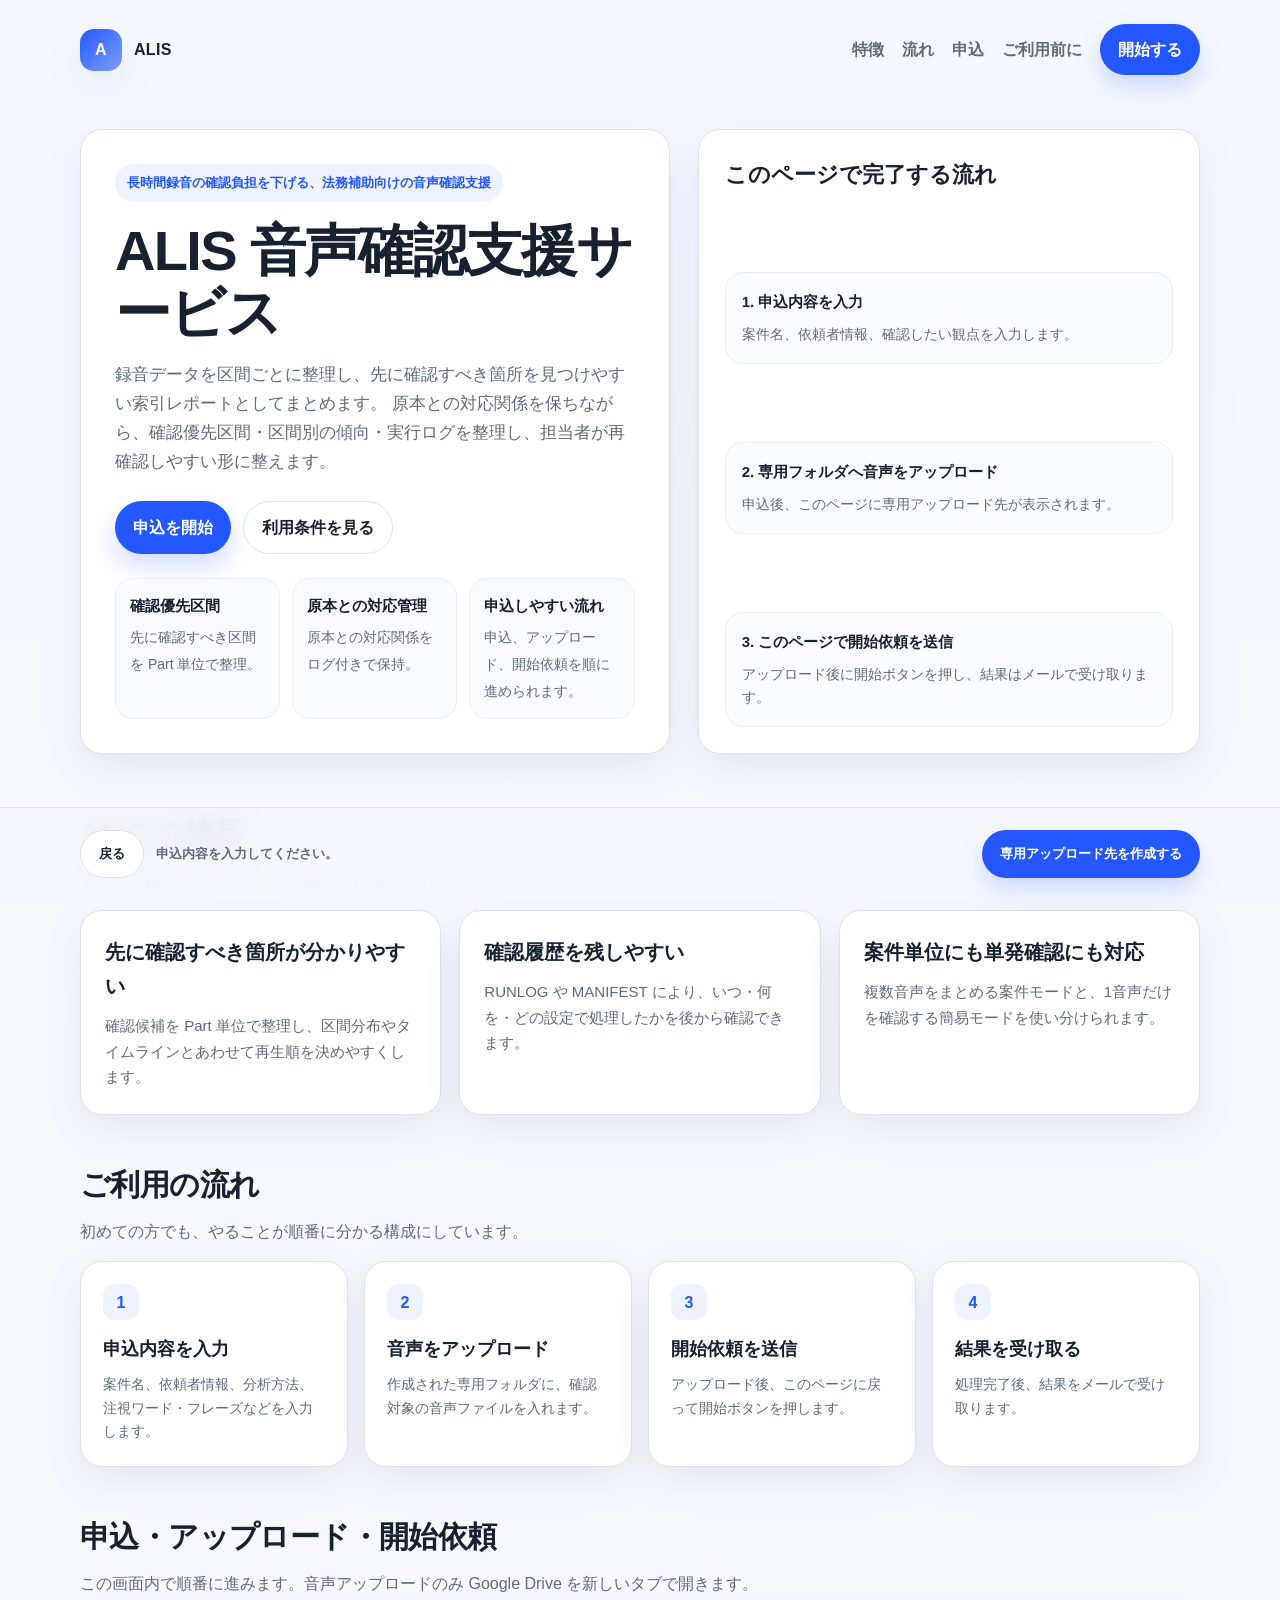
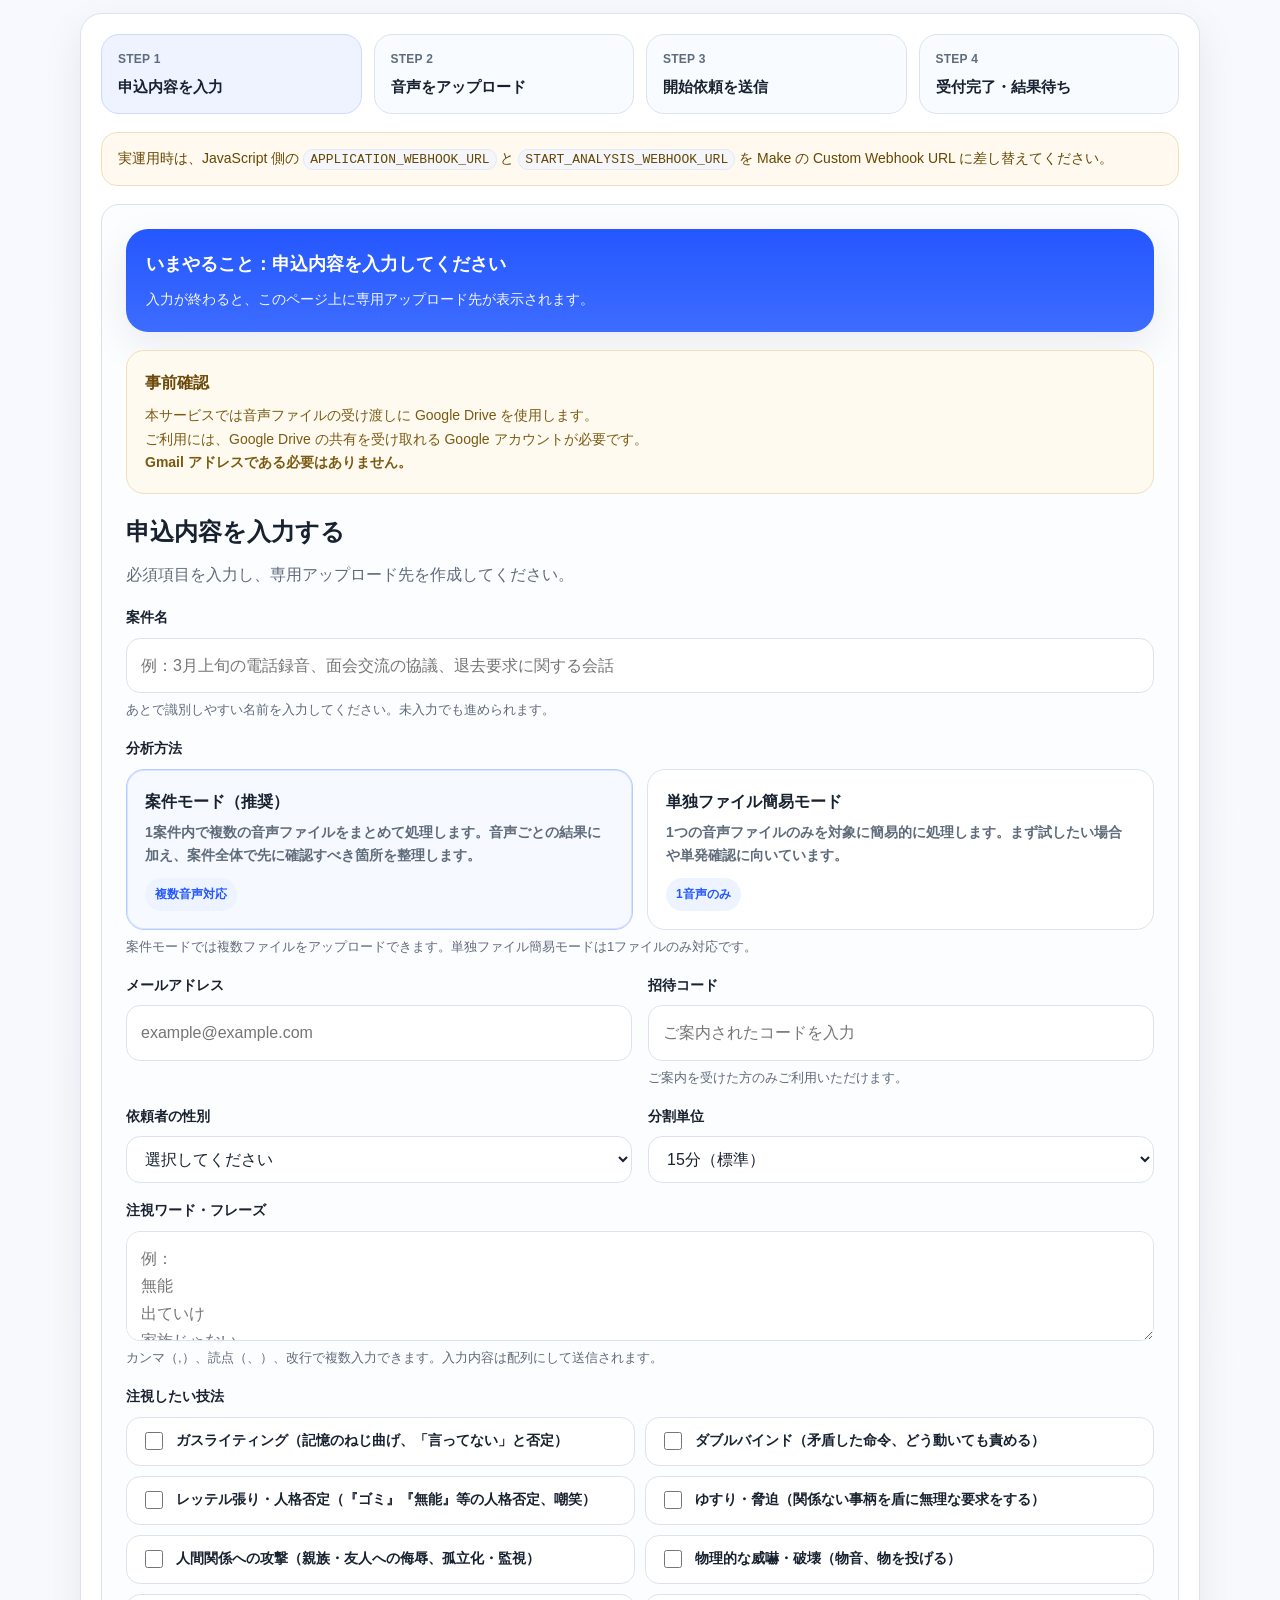
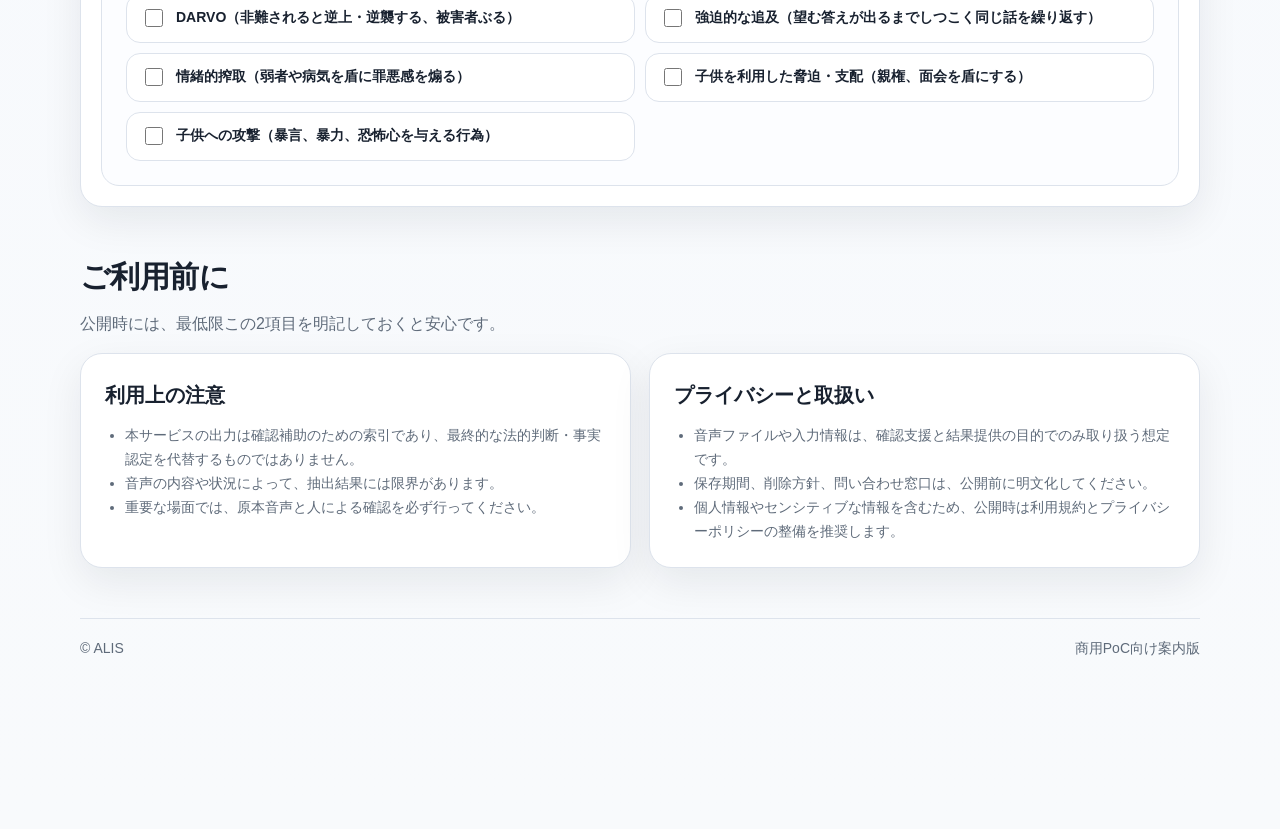
==== commit d6eb9844: "pws設定&gitignore設定" ====
--- a/index.html
+++ b/index.html
@@ -4,6 +4,7 @@
   <meta charset="UTF-8" />
   <meta name="viewport" content="width=device-width, initial-scale=1.0" />
   <title>ALIS | 音声確認支援サービス</title>
+  <meta name="robots" content="noindex, nofollow">
   <link rel="stylesheet" href="./styles.css" />
 </head>
 <body class="with-bottom-bar">
@@ -214,6 +215,20 @@
                 </div>
 
                 <div class="form-field">
+                   <label for="inviteCode">招待コード</label>
+                    <input
+                      type="password"
+                      id="inviteCode"
+                      name="inviteCode"
+                      placeholder="ご案内されたコードを入力"
+                      required
+                    />
+                    <div class="field-help">
+                      ご案内を受けた方のみご利用いただけます。
+                    </div>
+                </div>
+
+                <div class="form-field">
                   <label for="clientGender">依頼者の性別</label>
                   <select id="clientGender" name="clientGender" required>
                     <option value="">選択してください</option>
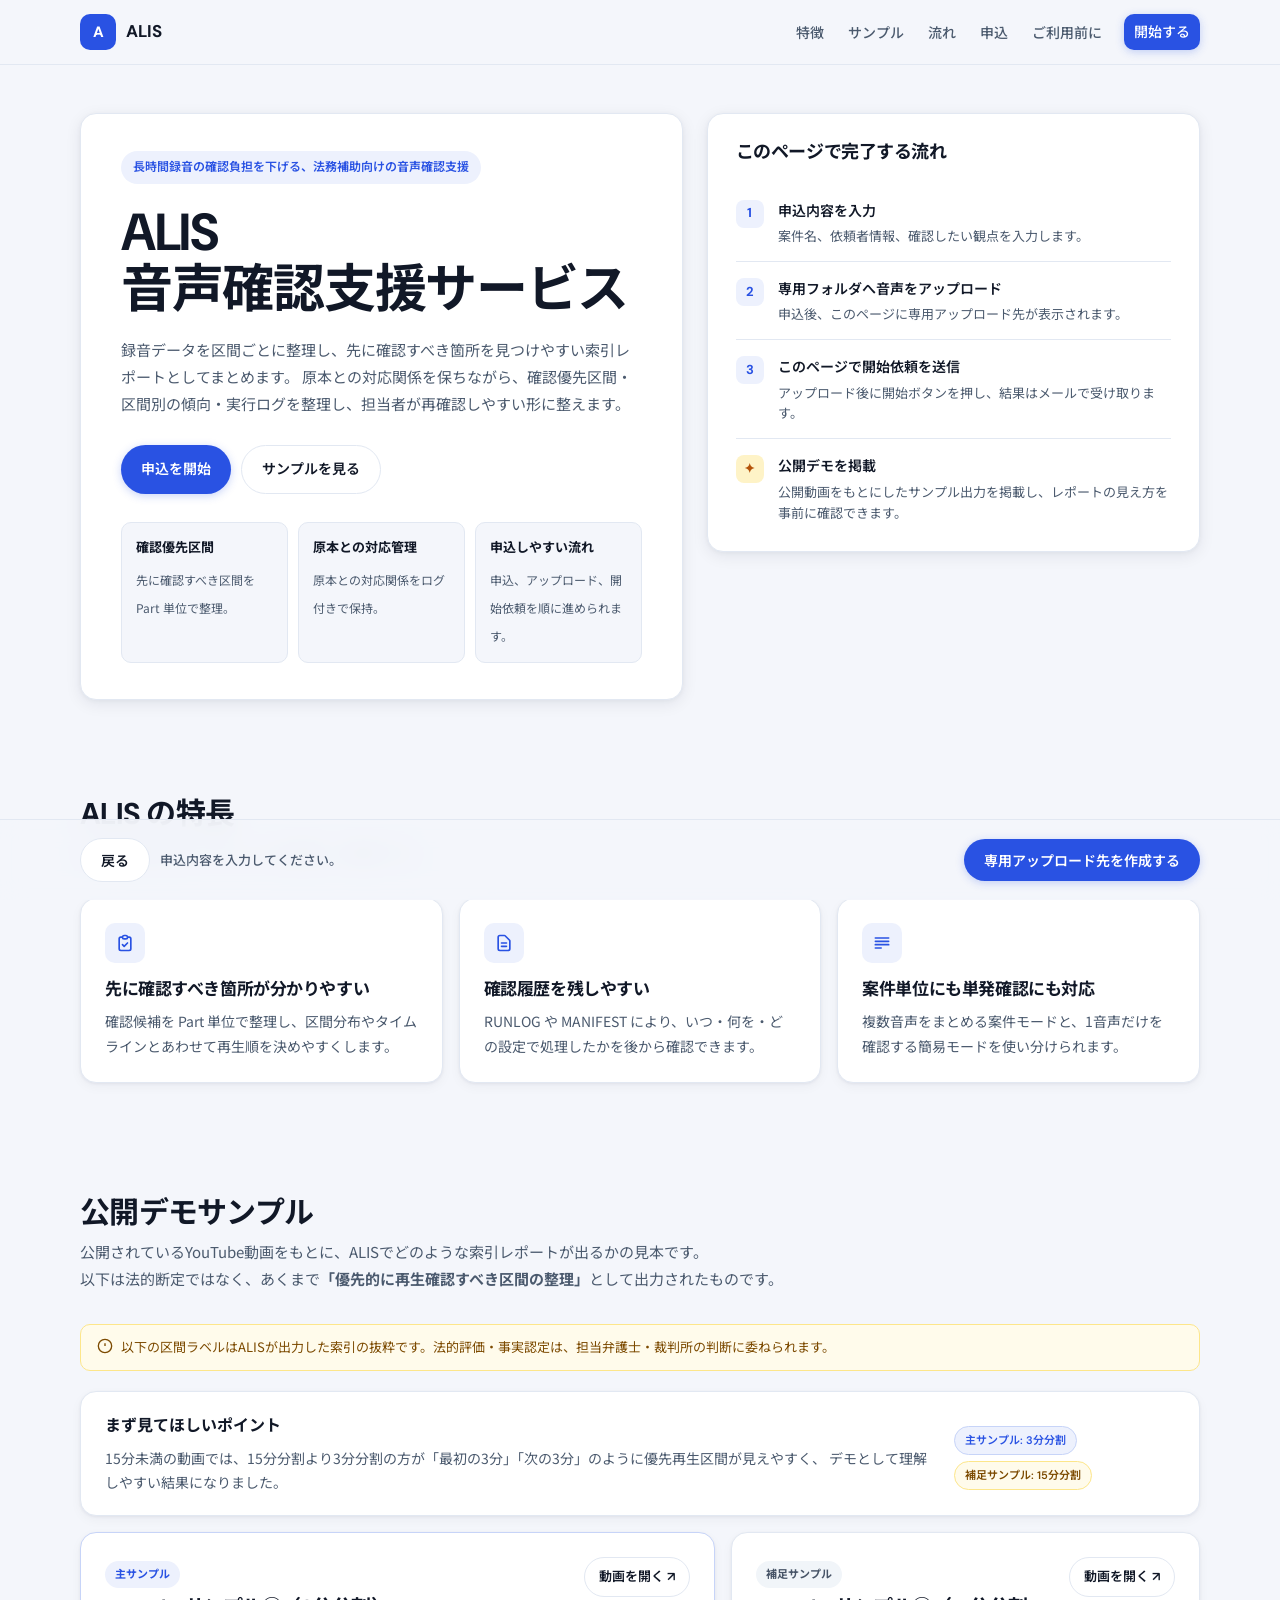
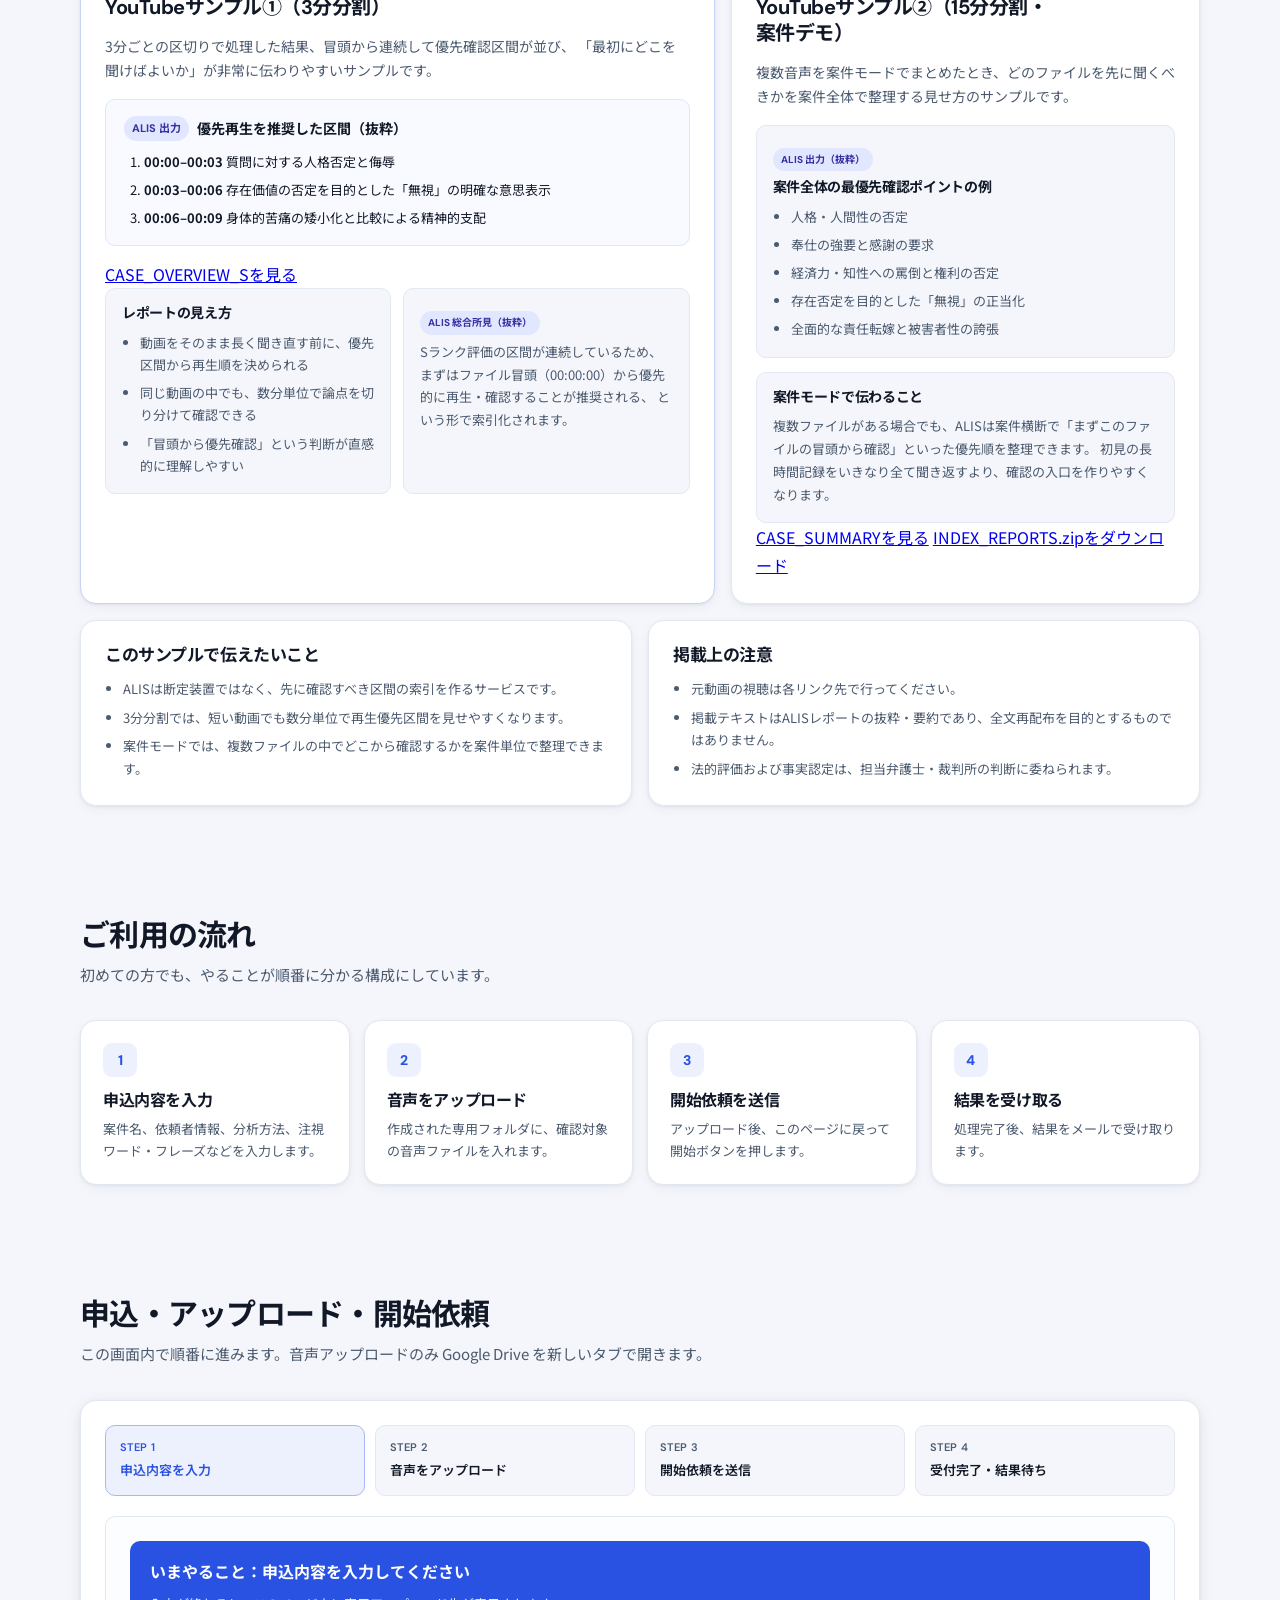
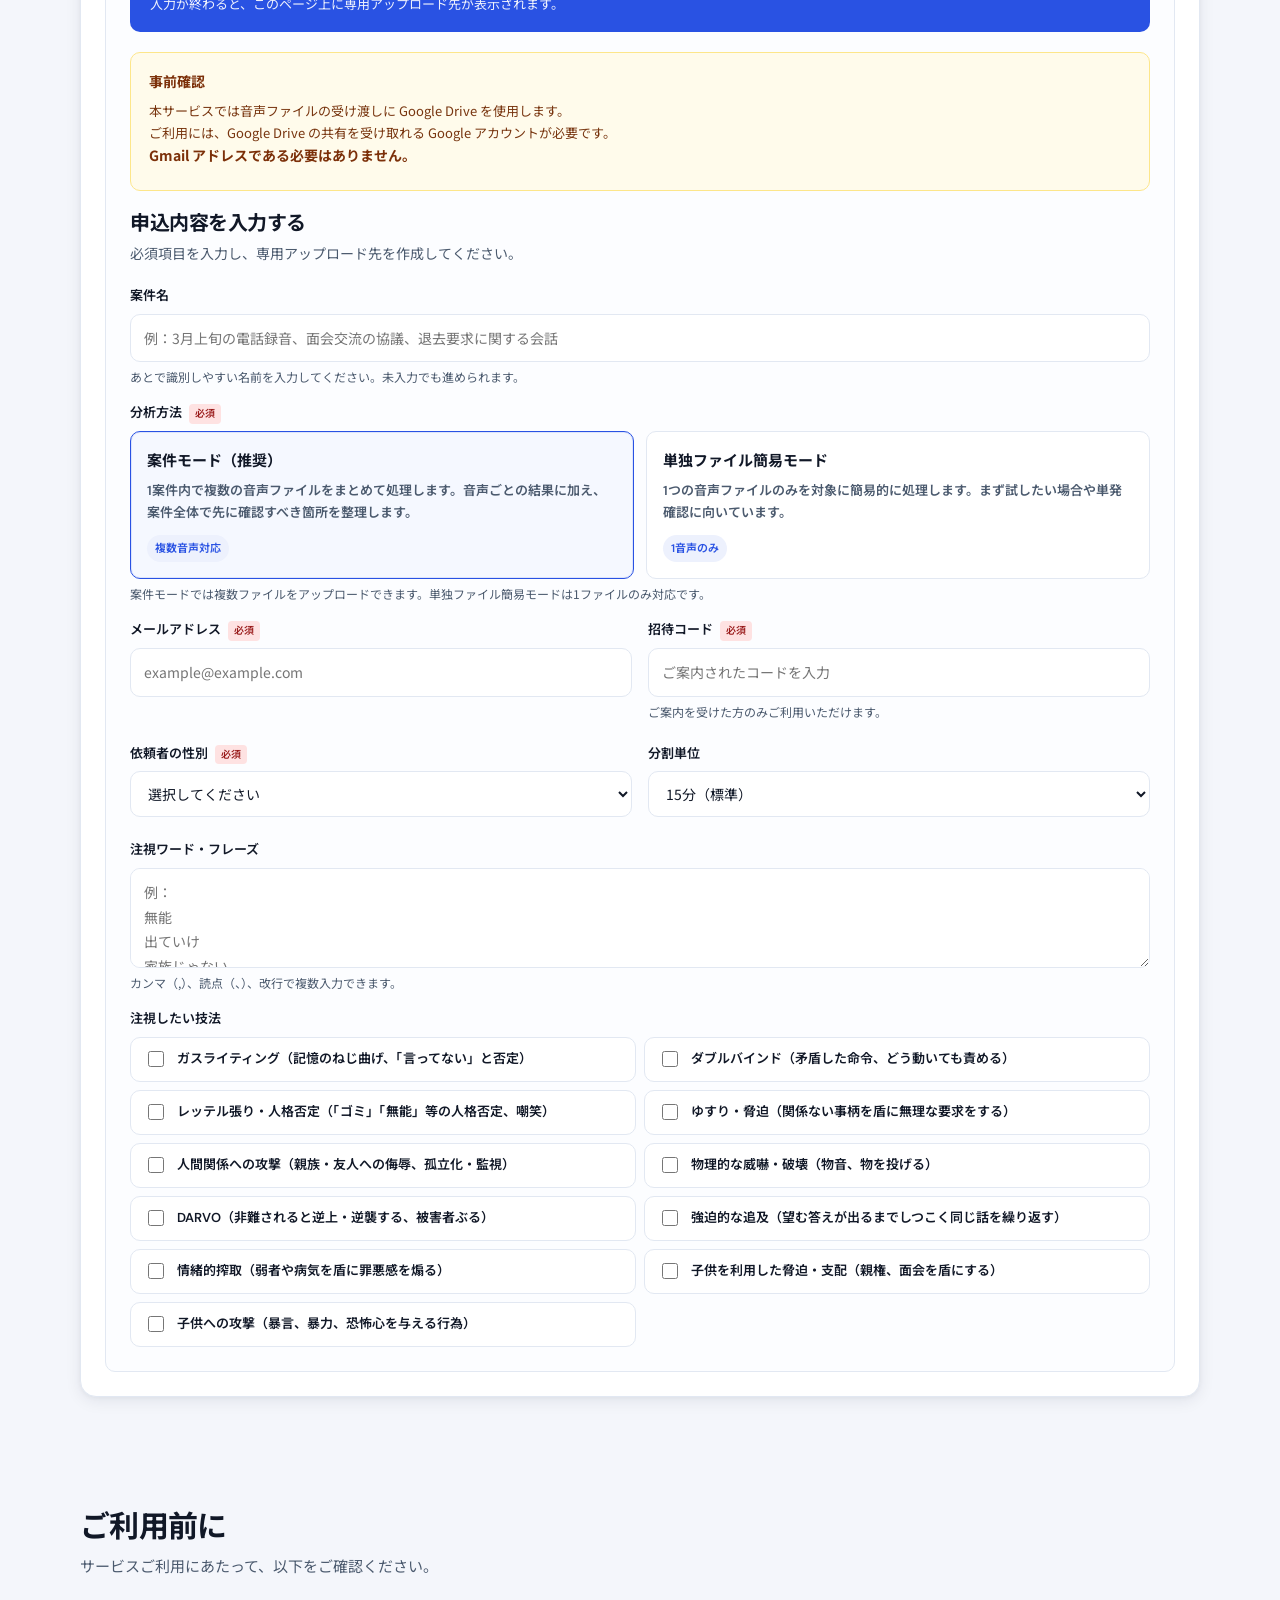
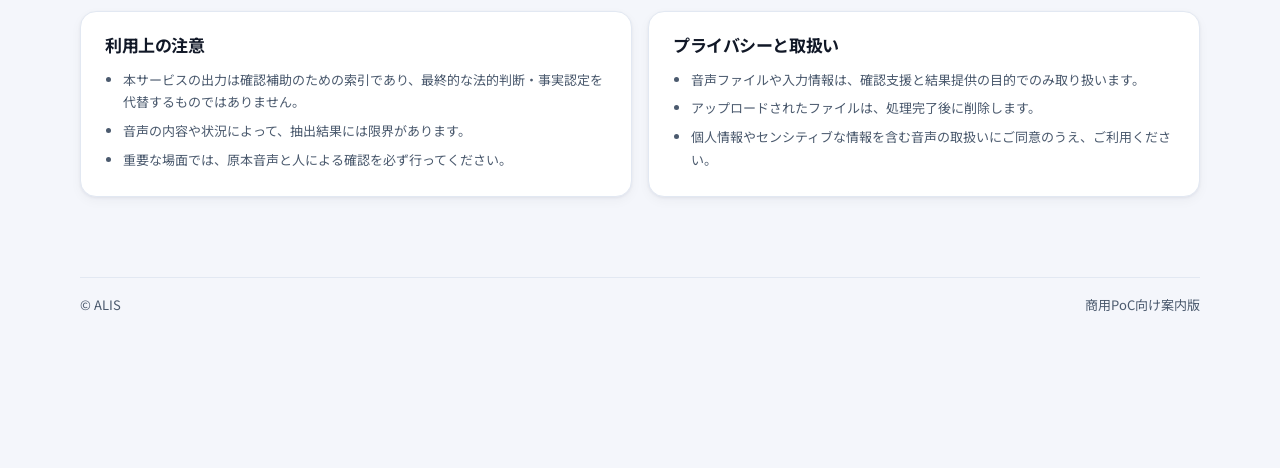
==== commit 14ecb966: "sample" ====
--- a/index.html
+++ b/index.html
@@ -4,39 +4,50 @@
   <meta charset="UTF-8" />
   <meta name="viewport" content="width=device-width, initial-scale=1.0" />
   <title>ALIS | 音声確認支援サービス</title>
-  <meta name="robots" content="noindex, nofollow">
+  <meta name="robots" content="noindex, nofollow" />
+  <meta name="description" content="ALISは、録音データの確認優先区間を整理する法務補助向け音声確認支援サービスです。" />
+  <link rel="preconnect" href="https://fonts.googleapis.com" />
+  <link rel="preconnect" href="https://fonts.gstatic.com" crossorigin />
+  <link href="https://fonts.googleapis.com/css2?family=Noto+Sans+JP:wght@400;500;700;900&family=DM+Sans:wght@400;500;700&display=swap" rel="stylesheet" />
   <link rel="stylesheet" href="./styles.css" />
 </head>
 <body class="with-bottom-bar">
+
   <header>
     <div class="container nav">
       <a class="brand" href="#top">
         <span class="brand-mark">A</span>
         <span>ALIS</span>
       </a>
-      <nav class="nav-links">
+      <nav class="nav-links" id="navLinks">
         <a href="#features">特徴</a>
+        <a href="#demo">サンプル</a>
         <a href="#flow">流れ</a>
         <a href="#apply">申込</a>
         <a href="#policy">ご利用前に</a>
-        <a class="cta" href="#apply">開始する</a>
+        <a class="cta nav-cta" href="#apply">開始する</a>
       </nav>
+      <button class="hamburger" id="hamburger" aria-label="メニュー" aria-expanded="false">
+        <span></span><span></span><span></span>
+      </button>
     </div>
   </header>
 
   <main id="top">
+
+    <!-- ヒーロー -->
     <section class="hero">
       <div class="container hero-grid">
         <div class="hero-copy">
           <div class="eyebrow">長時間録音の確認負担を下げる、法務補助向けの音声確認支援</div>
-          <h1>ALIS 音声確認支援サービス</h1>
+          <h1>ALIS<br>音声確認支援サービス</h1>
           <p class="lead">
             録音データを区間ごとに整理し、先に確認すべき箇所を見つけやすい索引レポートとしてまとめます。
             原本との対応関係を保ちながら、確認優先区間・区間別の傾向・実行ログを整理し、担当者が再確認しやすい形に整えます。
           </p>
           <div class="hero-actions">
             <a class="cta" href="#apply">申込を開始</a>
-            <a class="button-secondary" href="#policy">利用条件を見る</a>
+            <a class="btn-outline" href="#demo">サンプルを見る</a>
           </div>
           <div class="mini-points">
             <div class="mini-point">
@@ -55,25 +66,42 @@
         </div>
 
         <aside class="hero-card">
-          <div>
-            <h2>このページで完了する流れ</h2>
-          </div>
-          <div class="status-box">
-            <strong>1. 申込内容を入力</strong>
-            <p>案件名、依頼者情報、確認したい観点を入力します。</p>
-          </div>
-          <div class="status-box">
-            <strong>2. 専用フォルダへ音声をアップロード</strong>
-            <p>申込後、このページに専用アップロード先が表示されます。</p>
-          </div>
-          <div class="status-box">
-            <strong>3. このページで開始依頼を送信</strong>
-            <p>アップロード後に開始ボタンを押し、結果はメールで受け取ります。</p>
+          <h2>このページで完了する流れ</h2>
+          <div class="flow-steps">
+            <div class="flow-step">
+              <div class="flow-num">1</div>
+              <div>
+                <strong>申込内容を入力</strong>
+                <p>案件名、依頼者情報、確認したい観点を入力します。</p>
+              </div>
+            </div>
+            <div class="flow-step">
+              <div class="flow-num">2</div>
+              <div>
+                <strong>専用フォルダへ音声をアップロード</strong>
+                <p>申込後、このページに専用アップロード先が表示されます。</p>
+              </div>
+            </div>
+            <div class="flow-step">
+              <div class="flow-num">3</div>
+              <div>
+                <strong>このページで開始依頼を送信</strong>
+                <p>アップロード後に開始ボタンを押し、結果はメールで受け取ります。</p>
+              </div>
+            </div>
+            <div class="flow-step flow-step--accent">
+              <div class="flow-num flow-num--accent">✦</div>
+              <div>
+                <strong>公開デモを掲載</strong>
+                <p>公開動画をもとにしたサンプル出力を掲載し、レポートの見え方を事前に確認できます。</p>
+              </div>
+            </div>
           </div>
         </aside>
       </div>
     </section>
 
+    <!-- 特長 -->
     <section id="features">
       <div class="container">
         <div class="section-head">
@@ -82,14 +110,23 @@
         </div>
         <div class="grid-3">
           <article class="section-card">
+            <div class="card-icon">
+              <svg width="20" height="20" fill="none" viewBox="0 0 24 24" stroke="currentColor" stroke-width="2"><path stroke-linecap="round" stroke-linejoin="round" d="M9 5H7a2 2 0 00-2 2v12a2 2 0 002 2h10a2 2 0 002-2V7a2 2 0 00-2-2h-2M9 5a2 2 0 002 2h2a2 2 0 002-2M9 5a2 2 0 012-2h2a2 2 0 012 2m-6 9l2 2 4-4"/></svg>
+            </div>
             <h3>先に確認すべき箇所が分かりやすい</h3>
             <p>確認候補を Part 単位で整理し、区間分布やタイムラインとあわせて再生順を決めやすくします。</p>
           </article>
           <article class="section-card">
+            <div class="card-icon">
+              <svg width="20" height="20" fill="none" viewBox="0 0 24 24" stroke="currentColor" stroke-width="2"><path stroke-linecap="round" stroke-linejoin="round" d="M9 12h6m-6 4h6m2 5H7a2 2 0 01-2-2V5a2 2 0 012-2h5.586a1 1 0 01.707.293l5.414 5.414a1 1 0 01.293.707V19a2 2 0 01-2 2z"/></svg>
+            </div>
             <h3>確認履歴を残しやすい</h3>
             <p>RUNLOG や MANIFEST により、いつ・何を・どの設定で処理したかを後から確認できます。</p>
           </article>
           <article class="section-card">
+            <div class="card-icon">
+              <svg width="20" height="20" fill="none" viewBox="0 0 24 24" stroke="currentColor" stroke-width="2"><path stroke-linecap="round" stroke-linejoin="round" d="M4 6h16M4 10h16M4 14h16M4 18h7"/></svg>
+            </div>
             <h3>案件単位にも単発確認にも対応</h3>
             <p>複数音声をまとめる案件モードと、1音声だけを確認する簡易モードを使い分けられます。</p>
           </article>
@@ -97,6 +134,143 @@
       </div>
     </section>
 
+    <!-- デモ -->
+    <section id="demo" class="demo-section">
+      <div class="container">
+        <div class="section-head">
+          <h2>公開デモサンプル</h2>
+          <p>
+            公開されているYouTube動画をもとに、ALISでどのような索引レポートが出るかの見本です。<br />
+            以下は法的断定ではなく、あくまで<strong>「優先的に再生確認すべき区間の整理」</strong>として出力されたものです。
+          </p>
+        </div>
+
+        <div class="demo-notice">
+          <svg width="16" height="16" fill="none" viewBox="0 0 24 24" stroke="currentColor" stroke-width="2"><circle cx="12" cy="12" r="10"/><path d="M12 8v4m0 4h.01"/></svg>
+          <span>以下の区間ラベルはALISが出力した索引の抜粋です。法的評価・事実認定は、担当弁護士・裁判所の判断に委ねられます。</span>
+        </div>
+
+        <div class="demo-intro-card">
+          <div>
+            <strong>まず見てほしいポイント</strong>
+            <p>
+              15分未満の動画では、15分分割より3分分割の方が「最初の3分」「次の3分」のように優先再生区間が見えやすく、
+              デモとして理解しやすい結果になりました。
+            </p>
+          </div>
+          <div class="pill-row">
+            <span class="pill">主サンプル: 3分分割</span>
+            <span class="pill warn">補足サンプル: 15分分割</span>
+          </div>
+        </div>
+
+        <div class="demo-grid">
+          <article class="demo-card featured-demo">
+            <div class="demo-card-head">
+              <div>
+                <div class="demo-badge">主サンプル</div>
+                <h3>YouTubeサンプル①（3分分割）</h3>
+              </div>
+              <a class="btn-outline btn-sm" href="https://www.youtube.com/watch?v=AT7PPpCXORA" target="_blank" rel="noopener noreferrer">動画を開く ↗</a>
+            </div>
+
+            <p class="demo-lead">
+              3分ごとの区切りで処理した結果、冒頭から連続して優先確認区間が並び、
+              「最初にどこを聞けばよいか」が非常に伝わりやすいサンプルです。
+            </p>
+
+            <div class="demo-highlight-box">
+              <div class="demo-highlight-label">
+                <span class="ai-badge">ALIS 出力</span>
+                <strong>優先再生を推奨した区間（抜粋）</strong>
+              </div>
+              <ol>
+                <li><strong>00:00–00:03</strong> 質問に対する人格否定と侮辱</li>
+                <li><strong>00:03–00:06</strong> 存在価値の否定を目的とした「無視」の明確な意思表示</li>
+                <li><strong>00:06–00:09</strong> 身体的苦痛の矮小化と比較による精神的支配</li>
+              </ol>
+            </div>
+<a href="./samples/case_overview_s_demo.txt" target="_blank" rel="noopener">CASE_OVERVIEW_Sを見る</a>
+
+            <div class="demo-columns">
+              <div class="demo-subcard">
+                <h4>レポートの見え方</h4>
+                <ul>
+                  <li>動画をそのまま長く聞き直す前に、優先区間から再生順を決められる</li>
+                  <li>同じ動画の中でも、数分単位で論点を切り分けて確認できる</li>
+                  <li>「冒頭から優先確認」という判断が直感的に理解しやすい</li>
+                </ul>
+              </div>
+              <div class="demo-subcard quote-card">
+                <div class="ai-badge ai-badge--sm">ALIS 総合所見（抜粋）</div>
+                <p>
+                  Sランク評価の区間が連続しているため、まずはファイル冒頭（00:00:00）から優先的に再生・確認することが推奨される、
+                  という形で索引化されます。
+                </p>
+              </div>
+
+            </div>
+          </article>
+
+          <article class="demo-card">
+            <div class="demo-card-head">
+              <div>
+                <div class="demo-badge demo-badge--subtle">補足サンプル</div>
+                <h3>YouTubeサンプル②（15分分割・案件デモ）</h3>
+              </div>
+              <a class="btn-outline btn-sm" href="https://www.youtube.com/watch?v=H_l_ttyUg1Q" target="_blank" rel="noopener noreferrer">動画を開く ↗</a>
+            </div>
+
+            <p class="demo-lead">
+              複数音声を案件モードでまとめたとき、どのファイルを先に聞くべきかを案件全体で整理する見せ方のサンプルです。
+            </p>
+
+            <div class="demo-subcard" style="margin-bottom:14px;">
+              <div class="ai-badge ai-badge--sm" style="margin-bottom:8px;">ALIS 出力（抜粋）</div>
+              <h4>案件全体の最優先確認ポイントの例</h4>
+              <ul>
+                <li>人格・人間性の否定</li>
+                <li>奉仕の強要と感謝の要求</li>
+                <li>経済力・知性への罵倒と権利の否定</li>
+                <li>存在否定を目的とした「無視」の正当化</li>
+                <li>全面的な責任転嫁と被害者性の誇張</li>
+              </ul>
+            </div>
+
+            <div class="demo-subcard quote-card">
+              <h4>案件モードで伝わること</h4>
+              <p>
+                複数ファイルがある場合でも、ALISは案件横断で「まずこのファイルの冒頭から確認」といった優先順を整理できます。
+                初見の長時間記録をいきなり全て聞き返すより、確認の入口を作りやすくなります。
+              </p>
+            </div>
+            <a href="./samples/case_summary_demo.pdf" target="_blank" rel="noopener">CASE_SUMMARYを見る</a>
+<a href="./samples/index_reports_demo.zip" download>INDEX_REPORTS.zipをダウンロード</a>
+          </article>
+        </div>
+
+        <div class="demo-note-grid">
+          <article class="policy-card">
+            <h3>このサンプルで伝えたいこと</h3>
+            <ul>
+              <li>ALISは断定装置ではなく、先に確認すべき区間の索引を作るサービスです。</li>
+              <li>3分分割では、短い動画でも数分単位で再生優先区間を見せやすくなります。</li>
+              <li>案件モードでは、複数ファイルの中でどこから確認するかを案件単位で整理できます。</li>
+            </ul>
+          </article>
+          <article class="policy-card">
+            <h3>掲載上の注意</h3>
+            <ul>
+              <li>元動画の視聴は各リンク先で行ってください。</li>
+              <li>掲載テキストはALISレポートの抜粋・要約であり、全文再配布を目的とするものではありません。</li>
+              <li>法的評価および事実認定は、担当弁護士・裁判所の判断に委ねられます。</li>
+            </ul>
+          </article>
+        </div>
+      </div>
+    </section>
+
+    <!-- 流れ -->
     <section id="flow">
       <div class="container">
         <div class="section-head">
@@ -128,6 +302,7 @@
       </div>
     </section>
 
+    <!-- 申込ウィザード -->
     <section id="apply">
       <div class="container">
         <div class="section-head">
@@ -155,15 +330,9 @@
             </div>
           </div>
 
-          <div class="wizard-note">
-            実運用時は、JavaScript 側の
-            <span class="inline-code">APPLICATION_WEBHOOK_URL</span> と
-            <span class="inline-code">START_ANALYSIS_WEBHOOK_URL</span>
-            を Make の Custom Webhook URL に差し替えてください。
-          </div>
-
-          <div id="globalMessage" class="floating-message info" aria-live="polite"></div>
-
+          <div id="globalMessage" class="floating-message info" role="alert" aria-live="polite"></div>
+
+          <!-- Step 1 -->
           <div id="panel-step-1" class="wizard-panel">
             <div class="next-action-card">
               <strong>いまやること：申込内容を入力してください</strong>
@@ -175,31 +344,33 @@
               <p>
                 本サービスでは音声ファイルの受け渡しに Google Drive を使用します。<br />
                 ご利用には、Google Drive の共有を受け取れる Google アカウントが必要です。<br />
-                <span class="note-emphasis">Gmail アドレスである必要はありません。</span>
+                <strong>Gmail アドレスである必要はありません。</strong>
               </p>
             </div>
 
-            <h3>申込内容を入力する</h3>
-            <p>必須項目を入力し、専用アップロード先を作成してください。</p>
-
-            <form id="applicationForm">
+            <h3 class="panel-title">申込内容を入力する</h3>
+            <p class="panel-desc">必須項目を入力し、専用アップロード先を作成してください。</p>
+
+            <form id="applicationForm" novalidate>
               <div class="form-grid">
+
                 <div class="form-field full">
                   <label for="caseTitle">案件名</label>
-                  <input type="text" id="caseTitle" name="caseTitle" maxlength="100" placeholder="例：3月上旬の電話録音、面会交流の協議、退去要求に関する会話" />
+                  <input type="text" id="caseTitle" name="caseTitle" maxlength="100"
+                    placeholder="例：3月上旬の電話録音、面会交流の協議、退去要求に関する会話" />
                   <div class="field-help">あとで識別しやすい名前を入力してください。未入力でも進められます。</div>
                 </div>
 
                 <div class="form-field full">
-                  <label>分析方法</label>
+                  <label>分析方法 <span class="required-mark">必須</span></label>
                   <div class="mode-grid" id="analysisModeGrid">
-                    <label class="mode-card selected" data-mode="case_multi_file" tabindex="0">
+                    <label class="mode-card selected" data-mode="case_multi_file" tabindex="0" role="radio" aria-checked="true">
                       <input type="radio" name="analysisMode" value="case_multi_file" checked />
                       <strong>案件モード（推奨）</strong>
                       <p>1案件内で複数の音声ファイルをまとめて処理します。音声ごとの結果に加え、案件全体で先に確認すべき箇所を整理します。</p>
                       <span class="mode-badge">複数音声対応</span>
                     </label>
-                    <label class="mode-card" data-mode="single_file_quick" tabindex="0">
+                    <label class="mode-card" data-mode="single_file_quick" tabindex="0" role="radio" aria-checked="false">
                       <input type="radio" name="analysisMode" value="single_file_quick" />
                       <strong>単独ファイル簡易モード</strong>
                       <p>1つの音声ファイルのみを対象に簡易的に処理します。まず試したい場合や単発確認に向いています。</p>
@@ -210,36 +381,33 @@
                 </div>
 
                 <div class="form-field">
-                  <label for="clientEmail">メールアドレス</label>
-                  <input type="email" id="clientEmail" name="clientEmail" placeholder="example@example.com" required />
+                  <label for="clientEmail">メールアドレス <span class="required-mark">必須</span></label>
+                  <input type="email" id="clientEmail" name="clientEmail"
+                    placeholder="example@example.com" required autocomplete="email" />
+                  <div class="field-error" id="emailError" role="alert"></div>
                 </div>
 
                 <div class="form-field">
-                   <label for="inviteCode">招待コード</label>
-                    <input
-                      type="password"
-                      id="inviteCode"
-                      name="inviteCode"
-                      placeholder="ご案内されたコードを入力"
-                      required
-                    />
-                    <div class="field-help">
-                      ご案内を受けた方のみご利用いただけます。
-                    </div>
+                  <label for="inviteCode">招待コード <span class="required-mark">必須</span></label>
+                  <input type="password" id="inviteCode" name="inviteCode"
+                    placeholder="ご案内されたコードを入力" required autocomplete="off" />
+                  <div class="field-help">ご案内を受けた方のみご利用いただけます。</div>
+                  <div class="field-error" id="inviteError" role="alert"></div>
                 </div>
 
                 <div class="form-field">
-                  <label for="clientGender">依頼者の性別</label>
+                  <label for="clientGender">依頼者の性別 <span class="required-mark">必須</span></label>
                   <select id="clientGender" name="clientGender" required>
                     <option value="">選択してください</option>
                     <option value="男性">男性</option>
                     <option value="女性">女性</option>
                   </select>
+                  <div class="field-error" id="genderError" role="alert"></div>
                 </div>
 
                 <div class="form-field">
                   <label for="splitMinutes">分割単位</label>
-                  <select id="splitMinutes" name="splitMinutes" required>
+                  <select id="splitMinutes" name="splitMinutes">
                     <option value="15" selected>15分（標準）</option>
                     <option value="10">10分（やや細かめ）</option>
                     <option value="20">20分（長時間向け）</option>
@@ -250,16 +418,17 @@
 
                 <div class="form-field full">
                   <label for="specificPhrases">注視ワード・フレーズ</label>
-                  <textarea id="specificPhrases" name="specificPhrases" placeholder="例：&#10;無能&#10;出ていけ&#10;家族じゃない"></textarea>
-                  <div class="field-help">カンマ（,）、読点（、）、改行で複数入力できます。入力内容は配列にして送信されます。</div>
+                  <textarea id="specificPhrases" name="specificPhrases"
+                    placeholder="例：&#10;無能&#10;出ていけ&#10;家族じゃない"></textarea>
+                  <div class="field-help">カンマ（,）、読点（、）、改行で複数入力できます。</div>
                 </div>
 
                 <div class="form-field full">
                   <label>注視したい技法</label>
                   <div class="checkbox-grid" id="techniqueGrid">
-                    <label class="checkbox-item"><input type="checkbox" name="technique" value="ガスライティング（記憶のねじ曲げ、「言ってない」と否定）"><span>ガスライティング（記憶のねじ曲げ、「言ってない」と否定）</span></label>
+                    <label class="checkbox-item"><input type="checkbox" name="technique" value="ガスライティング（記憶のねじ曲げ、『言ってない』と否定）"><span>ガスライティング（記憶のねじ曲げ、「言ってない」と否定）</span></label>
                     <label class="checkbox-item"><input type="checkbox" name="technique" value="ダブルバインド（矛盾した命令、どう動いても責める）"><span>ダブルバインド（矛盾した命令、どう動いても責める）</span></label>
-                    <label class="checkbox-item"><input type="checkbox" name="technique" value="レッテル張り・人格否定（『ゴミ』『無能』等の人格否定、嘲笑）"><span>レッテル張り・人格否定（『ゴミ』『無能』等の人格否定、嘲笑）</span></label>
+                    <label class="checkbox-item"><input type="checkbox" name="technique" value="レッテル張り・人格否定（『ゴミ』『無能』等の人格否定、嘲笑）"><span>レッテル張り・人格否定（「ゴミ」「無能」等の人格否定、嘲笑）</span></label>
                     <label class="checkbox-item"><input type="checkbox" name="technique" value="ゆすり・脅迫（関係ない事柄を盾に無理な要求をする）"><span>ゆすり・脅迫（関係ない事柄を盾に無理な要求をする）</span></label>
                     <label class="checkbox-item"><input type="checkbox" name="technique" value="人間関係への攻撃（親族・友人への侮辱、孤立化・監視）"><span>人間関係への攻撃（親族・友人への侮辱、孤立化・監視）</span></label>
                     <label class="checkbox-item"><input type="checkbox" name="technique" value="物理的な威嚇・破壊（物音、物を投げる）"><span>物理的な威嚇・破壊（物音、物を投げる）</span></label>
@@ -270,51 +439,53 @@
                     <label class="checkbox-item"><input type="checkbox" name="technique" value="子供への攻撃（暴言、暴力、恐怖心を与える行為）"><span>子供への攻撃（暴言、暴力、恐怖心を与える行為）</span></label>
                   </div>
                 </div>
+
               </div>
             </form>
           </div>
 
+          <!-- Step 2 -->
           <div id="panel-step-2" class="wizard-panel" hidden>
             <div class="next-action-card">
               <strong>いまやること：専用フォルダに音声ファイルをアップロードしてください</strong>
               <p>まずアップロード先を開き、音声ファイルを入れてください。アップロード後にこのページへ戻り、完了チェックを入れると次へ進めます。</p>
             </div>
 
-            <div class="priority-box">
-              <strong>このStepでは、次の3つだけ行ってください</strong>
-              <div class="micro-steps">
-                <div class="micro-step-card">
-                  <div class="micro-step-number">1</div>
-                  <strong>Driveを開く</strong>
-                  <p>下のボタンから専用アップロード先を新しいタブで開きます。</p>
-                </div>
-                <div class="micro-step-card">
-                  <div class="micro-step-number">2</div>
-                  <strong>音声をアップロード</strong>
-                  <p id="microStepUploadText">確認したい音声ファイルをアップロードします。</p>
-                </div>
-                <div class="micro-step-card">
-                  <div class="micro-step-number">3</div>
-                  <strong>この画面に戻る</strong>
-                  <p>アップロード完了後にチェックを入れ、次へ進みます。</p>
-                </div>
+            <div class="micro-steps">
+              <div class="micro-step-card">
+                <div class="micro-step-number">1</div>
+                <strong>Driveを開く</strong>
+                <p>下のボタンから専用アップロード先を新しいタブで開きます。</p>
+              </div>
+              <div class="micro-step-card">
+                <div class="micro-step-number">2</div>
+                <strong>音声をアップロード</strong>
+                <p id="microStepUploadText">確認したい音声ファイルをアップロードします。</p>
+              </div>
+              <div class="micro-step-card">
+                <div class="micro-step-number">3</div>
+                <strong>この画面に戻る</strong>
+                <p>アップロード完了後にチェックを入れ、次へ進みます。</p>
               </div>
             </div>
 
             <div class="drive-box">
               <strong>専用アップロード先</strong>
-              <a id="driveFolderLink" class="big-drive-button empty-link" href="#" target="_blank" rel="noopener noreferrer">専用アップロード先を開く</a>
+              <a id="driveFolderLink" class="big-drive-button empty-link" href="#" target="_blank" rel="noopener noreferrer">
+                <svg width="18" height="18" fill="none" viewBox="0 0 24 24" stroke="currentColor" stroke-width="2" style="flex-shrink:0"><path d="M3 15l5-5 4 4 5-6 4 4" stroke-linecap="round" stroke-linejoin="round"/><path d="M3 9l5 5" stroke-linecap="round"/></svg>
+                専用アップロード先を開く
+              </a>
               <div id="modeUploadHelp" class="help-text"></div>
             </div>
 
-            <div class="confirm-box" style="margin-top:0;">
+            <div class="confirm-box">
               <div class="confirm-inline">
                 <input type="checkbox" id="uploadDoneCheck" />
                 <label for="uploadDoneCheck">音声アップロードが完了したらチェックしてください。チェックすると次へ進めます。</label>
               </div>
             </div>
 
-            <div class="panel-meta" style="margin-top:18px;">
+            <div class="panel-meta">
               <div class="summary-card">
                 <h4>今回の申込内容</h4>
                 <div class="summary-list compact-summary">
@@ -337,7 +508,7 @@
 
             <div class="details-card">
               <details>
-                <summary>詳細設定を表示する</summary>
+                <summary>詳細設定を確認する</summary>
                 <div class="details-content">
                   <div class="summary-list">
                     <div class="summary-row"><div class="summary-key">依頼者の性別</div><div id="summaryGender" class="summary-value"></div></div>
@@ -350,6 +521,7 @@
             </div>
           </div>
 
+          <!-- Step 3 -->
           <div id="panel-step-3" class="wizard-panel" hidden>
             <div class="next-action-card">
               <strong>いまやること：アップロード済みなら開始依頼を送信してください</strong>
@@ -358,7 +530,7 @@
 
             <div class="priority-box">
               <strong>開始前の最終確認</strong>
-              <ul id="step3Checklist" style="margin:0;padding-left:20px;color:var(--muted);"></ul>
+              <ul id="step3Checklist" style="margin:0;padding-left:20px;color:var(--muted);font-size:14px;"></ul>
             </div>
 
             <div class="panel-meta">
@@ -369,7 +541,7 @@
                   <div class="summary-row"><div class="summary-key">案件ID</div><div id="analysisCaseId" class="summary-value"></div></div>
                   <div class="summary-row"><div class="summary-key">分析方法</div><div id="analysisMode" class="summary-value"></div></div>
                   <div class="summary-row"><div class="summary-key">メールアドレス</div><div id="analysisEmail" class="summary-value"></div></div>
-                  <div class="summary-row"><div class="summary-key">アップロード先の再確認</div><div class="summary-value"><a id="analysisDriveLink" href="#" target="_blank" rel="noopener noreferrer" class="tiny-link empty-link">専用アップロード先を開く</a></div></div>
+                  <div class="summary-row"><div class="summary-key">アップロード先</div><div class="summary-value"><a id="analysisDriveLink" href="#" target="_blank" rel="noopener noreferrer" class="tiny-link empty-link">専用アップロード先を開く</a></div></div>
                 </div>
               </div>
 
@@ -384,8 +556,9 @@
             </div>
           </div>
 
+          <!-- Step 4 -->
           <div id="panel-step-4" class="wizard-panel" hidden>
-            <div class="next-action-card">
+            <div class="next-action-card next-action-card--success">
               <strong>受付完了です。結果メールをお待ちください</strong>
               <p>開始依頼は受け付け済みです。処理完了後、結果をメールで送信します。</p>
             </div>
@@ -401,15 +574,17 @@
               </div>
             </div>
           </div>
+
         </div>
       </div>
     </section>
 
+    <!-- ご利用前に -->
     <section id="policy">
       <div class="container">
         <div class="section-head">
           <h2>ご利用前に</h2>
-          <p>公開時には、最低限この2項目を明記しておくと安心です。</p>
+          <p>サービスご利用にあたって、以下をご確認ください。</p>
         </div>
         <div class="policy-grid">
           <article class="policy-card">
@@ -423,20 +598,22 @@
           <article class="policy-card">
             <h3>プライバシーと取扱い</h3>
             <ul>
-              <li>音声ファイルや入力情報は、確認支援と結果提供の目的でのみ取り扱う想定です。</li>
-              <li>保存期間、削除方針、問い合わせ窓口は、公開前に明文化してください。</li>
-              <li>個人情報やセンシティブな情報を含むため、公開時は利用規約とプライバシーポリシーの整備を推奨します。</li>
+              <li>音声ファイルや入力情報は、確認支援と結果提供の目的でのみ取り扱います。</li>
+              <li>アップロードされたファイルは、処理完了後に削除します。</li>
+              <li>個人情報やセンシティブな情報を含む音声の取扱いにご同意のうえ、ご利用ください。</li>
             </ul>
           </article>
         </div>
       </div>
     </section>
+
   </main>
 
-  <div id="actionBar" class="action-bar show" aria-label="固定操作バー">
+  <!-- 固定ボトムバー -->
+  <div id="actionBar" class="action-bar show" aria-label="操作バー">
     <div class="action-bar-inner">
       <div class="action-bar-left">
-        <button id="actionBackButton" class="button-secondary" type="button">戻る</button>
+        <button id="actionBackButton" class="btn-outline" type="button" hidden>戻る</button>
         <div id="actionStatus" class="action-status">申込内容を入力してください。</div>
       </div>
       <div class="action-bar-right">
@@ -454,4 +631,4 @@
 
   <script src="./app.js"></script>
 </body>
-</html>+</html>
--- a/styles.css
+++ b/styles.css
@@ -1,202 +1,277 @@
+/* =============================================
+   ALIS — Production CSS
+   ============================================= */
+
 :root {
-  --bg: #f7f8fc;
-  --card: #ffffff;
-  --text: #18212f;
-  --muted: #5f6b7a;
-  --line: #dde3ec;
-  --accent: #2457ff;
-  --accent-soft: #eef3ff;
-  --danger: #a12626;
-  --danger-soft: #fff3f3;
-  --ok: #1f6b45;
-  --ok-soft: #eefaf3;
-  --warn: #7a5a12;
-  --warn-soft: #fff9ef;
-  --shadow: 0 14px 40px rgba(17, 24, 39, 0.08);
-  --radius: 22px;
-  --bottom-bar-height: 92px;
-  --focus-ring: 0 0 0 4px rgba(36, 87, 255, 0.12);
-}
-
-* {
-  box-sizing: border-box;
-}
-
-html {
-  scroll-behavior: smooth;
-}
+  --bg:          #f4f6fb;
+  --card:        #ffffff;
+  --text:        #111827;
+  --muted:       #4b5a6e;
+  --line:        #e2e8f2;
+  --accent:      #2952e3;
+  --accent-dark: #1a3bbf;
+  --accent-soft: #edf1fd;
+  --danger:      #991b1b;
+  --danger-soft: #fef2f2;
+  --ok:          #166534;
+  --ok-soft:     #f0fdf4;
+  --warn:        #7c4a00;
+  --warn-soft:   #fffbeb;
+  --shadow-sm:   0 1px 3px rgba(10,20,50,.06), 0 4px 12px rgba(10,20,50,.04);
+  --shadow:      0 4px 16px rgba(10,20,50,.08), 0 1px 4px rgba(10,20,50,.04);
+  --shadow-lg:   0 12px 40px rgba(10,20,50,.12), 0 2px 8px rgba(10,20,50,.06);
+  --radius:      16px;
+  --radius-sm:   10px;
+  --radius-pill: 999px;
+  --bottom-bar-height: 80px;
+  --focus-ring:  0 0 0 3px rgba(41,82,227,.22);
+  --font-body:   'Noto Sans JP', 'Hiragino Sans', sans-serif;
+  --font-ui:     'DM Sans', 'Noto Sans JP', sans-serif;
+}
+
+*, *::before, *::after { box-sizing: border-box; }
+
+html { scroll-behavior: smooth; }
 
 body {
   margin: 0;
-  font-family: -apple-system, BlinkMacSystemFont, "Segoe UI", "Hiragino Sans", "Yu Gothic", sans-serif;
+  font-family: var(--font-body);
   color: var(--text);
-  background: linear-gradient(180deg, #f5f8ff 0%, #f8fafc 100%);
-  line-height: 1.7;
+  background: var(--bg);
+  line-height: 1.75;
+  -webkit-font-smoothing: antialiased;
 }
 
 body.with-bottom-bar {
-  padding-bottom: calc(var(--bottom-bar-height) + 28px);
-}
-
+  padding-bottom: calc(var(--bottom-bar-height) + 32px);
+}
+
+/* ── Container ── */
 .container {
-  width: min(1120px, calc(100% - 32px));
+  width: min(1120px, calc(100% - 40px));
   margin: 0 auto;
 }
 
+/* ── Typography ── */
+h1, h2, h3, h4 {
+  font-family: var(--font-ui);
+  letter-spacing: -0.025em;
+  line-height: 1.2;
+}
+
+/* ── Header ── */
 header {
-  padding: 24px 0 12px;
+  position: sticky;
+  top: 0;
+  z-index: 50;
+  background: rgba(244,246,251,.88);
+  backdrop-filter: blur(16px);
+  -webkit-backdrop-filter: blur(16px);
+  border-bottom: 1px solid var(--line);
+  padding: 0;
 }
 
 .nav {
   display: flex;
   justify-content: space-between;
   align-items: center;
+  height: 64px;
   gap: 16px;
 }
 
 .brand {
   display: inline-flex;
   align-items: center;
-  gap: 12px;
+  gap: 10px;
   text-decoration: none;
   color: var(--text);
+  font-family: var(--font-ui);
+  font-weight: 700;
+  font-size: 17px;
+  flex-shrink: 0;
+}
+
+.brand-mark {
+  width: 36px;
+  height: 36px;
+  border-radius: 10px;
+  display: grid;
+  place-items: center;
+  background: var(--accent);
+  color: white;
   font-weight: 800;
-  letter-spacing: 0.02em;
-}
-
-.brand-mark {
-  width: 42px;
-  height: 42px;
-  border-radius: 14px;
-  display: grid;
-  place-items: center;
-  background: linear-gradient(135deg, var(--accent), #7aa2ff);
-  color: white;
-  box-shadow: var(--shadow);
-  font-weight: 800;
+  font-size: 15px;
+  flex-shrink: 0;
 }
 
 .nav-links {
   display: flex;
-  gap: 18px;
-  flex-wrap: wrap;
+  gap: 4px;
   align-items: center;
 }
 
 .nav-links a {
   text-decoration: none;
   color: var(--muted);
-  font-weight: 600;
-}
-
+  font-size: 14px;
+  font-weight: 500;
+  padding: 6px 10px;
+  border-radius: var(--radius-sm);
+  transition: color .12s, background .12s;
+}
+
+.nav-links a:hover {
+  color: var(--text);
+  background: rgba(0,0,0,.04);
+}
+
+.nav-cta {
+  margin-left: 8px;
+}
+
+/* ── Hamburger (mobile) ── */
+.hamburger {
+  display: none;
+  flex-direction: column;
+  justify-content: center;
+  gap: 5px;
+  width: 40px;
+  height: 40px;
+  padding: 8px;
+  border: none;
+  background: none;
+  cursor: pointer;
+  border-radius: var(--radius-sm);
+}
+
+.hamburger span {
+  display: block;
+  height: 2px;
+  background: var(--text);
+  border-radius: 2px;
+  transition: transform .2s, opacity .2s;
+}
+
+.hamburger[aria-expanded="true"] span:nth-child(1) { transform: translateY(7px) rotate(45deg); }
+.hamburger[aria-expanded="true"] span:nth-child(2) { opacity: 0; }
+.hamburger[aria-expanded="true"] span:nth-child(3) { transform: translateY(-7px) rotate(-45deg); }
+
+/* ── Buttons ── */
 .cta,
-.button-secondary,
-.button-tertiary,
-.drive-link,
+.btn-outline,
 .big-drive-button {
   display: inline-flex;
   align-items: center;
   justify-content: center;
   gap: 8px;
-  min-height: 48px;
-  padding: 12px 18px;
-  border-radius: 999px;
-  font-weight: 700;
+  padding: 11px 20px;
+  border-radius: var(--radius-pill);
+  font-family: var(--font-ui);
+  font-weight: 600;
+  font-size: 14px;
   text-decoration: none;
   cursor: pointer;
-  transition:
-    transform 0.12s ease,
-    box-shadow 0.12s ease,
-    border-color 0.12s ease,
-    background 0.12s ease;
+  transition: transform .12s, box-shadow .12s, background .12s, border-color .12s, opacity .12s;
+  white-space: nowrap;
+  border: none;
 }
 
 .cta {
   background: var(--accent);
-  color: white !important;
-  border: none;
-  box-shadow: 0 12px 24px rgba(36, 87, 255, 0.2);
-}
-
-.button-secondary {
-  border: 1px solid var(--line);
+  color: #fff !important;
+  box-shadow: 0 2px 8px rgba(41,82,227,.25);
+}
+
+.cta:hover:not(:disabled) {
+  background: var(--accent-dark);
+  box-shadow: 0 4px 16px rgba(41,82,227,.35);
+  transform: translateY(-1px);
+}
+
+.btn-outline {
+  background: white;
+  border: 1.5px solid var(--line);
   color: var(--text);
-  background: white;
-}
-
-.button-tertiary {
-  border: 1px solid #cfd8ea;
-  color: var(--accent);
-  background: #f8fbff;
+}
+
+.btn-outline:hover:not(:disabled) {
+  border-color: #bfc9df;
+  transform: translateY(-1px);
+  box-shadow: var(--shadow-sm);
+}
+
+.btn-sm {
+  padding: 8px 14px;
+  font-size: 13px;
 }
 
 .big-drive-button {
   width: 100%;
-  min-height: 56px;
+  min-height: 52px;
   background: var(--accent);
   color: white;
-  border: none;
-  box-shadow: 0 12px 24px rgba(36, 87, 255, 0.18);
-  font-size: 16px;
-}
-
-.cta:hover:not(:disabled),
-.button-secondary:hover:not(:disabled),
-.button-tertiary:hover:not(:disabled),
-.drive-link:hover:not(.empty-link),
+  box-shadow: 0 2px 12px rgba(41,82,227,.25);
+  font-size: 15px;
+}
+
 .big-drive-button:hover:not(.empty-link) {
+  background: var(--accent-dark);
   transform: translateY(-1px);
+  box-shadow: 0 4px 20px rgba(41,82,227,.35);
 }
 
 .cta:disabled,
-.button-secondary:disabled,
-.button-tertiary:disabled {
-  opacity: 0.6;
+.btn-outline:disabled,
+.big-drive-button:disabled {
+  opacity: .5;
   cursor: not-allowed;
   transform: none;
 }
 
 .cta:focus-visible,
-.button-secondary:focus-visible,
-.button-tertiary:focus-visible,
+.btn-outline:focus-visible,
 .big-drive-button:focus-visible,
 input:focus-visible,
 select:focus-visible,
-textarea:focus-visible,
-.mode-card:focus-visible,
-.drive-link:focus-visible,
-summary:focus-visible {
+textarea:focus-visible {
   outline: none;
   box-shadow: var(--focus-ring);
 }
 
+/* ── Sections ── */
+main section {
+  padding: 56px 0;
+}
+
+.section-head {
+  margin-bottom: 32px;
+}
+
+.section-head h2 {
+  margin: 0 0 8px;
+  font-size: clamp(22px, 3vw, 30px);
+}
+
+.section-head p {
+  margin: 0;
+  color: var(--muted);
+  font-size: 15px;
+}
+
+/* ── Hero ── */
 .hero {
-  padding: 42px 0 32px;
+  padding: 48px 0 40px;
 }
 
 .hero-grid {
   display: grid;
-  grid-template-columns: 1.08fr 0.92fr;
-  gap: 28px;
-  align-items: stretch;
+  grid-template-columns: 1.1fr 0.9fr;
+  gap: 24px;
+  align-items: start;
 }
 
 .hero-copy,
-.hero-card,
-.section-card,
-.policy-card,
-.wizard-wrap,
-.status-chip,
-.summary-card,
-.floating-message,
-.step-callout,
-.confirm-box,
-.details-card,
-.focus-card,
-.micro-step-card,
-.account-box,
-.priority-box,
-.next-action-card {
+.hero-card {
   background: var(--card);
   border: 1px solid var(--line);
   border-radius: var(--radius);
@@ -204,381 +279,559 @@
 }
 
 .hero-copy {
-  padding: 34px;
+  padding: 36px 40px;
 }
 
 .eyebrow {
   display: inline-flex;
   align-items: center;
-  gap: 8px;
-  padding: 8px 12px;
-  border-radius: 999px;
+  padding: 6px 12px;
+  border-radius: var(--radius-pill);
   background: var(--accent-soft);
   color: var(--accent);
-  font-size: 13px;
-  font-weight: 700;
-  margin-bottom: 18px;
+  font-size: 12px;
+  font-weight: 600;
+  margin-bottom: 20px;
+  font-family: var(--font-ui);
 }
 
 h1 {
-  font-size: clamp(32px, 5vw, 56px);
+  font-size: clamp(32px, 4.5vw, 52px);
   line-height: 1.1;
   margin: 0 0 18px;
-  letter-spacing: -0.03em;
+  color: var(--text);
 }
 
 .lead {
-  font-size: 17px;
-  color: var(--muted);
-  margin: 0 0 24px;
+  font-size: 15px;
+  color: var(--muted);
+  margin: 0 0 28px;
+  line-height: 1.8;
 }
 
 .hero-actions {
   display: flex;
-  gap: 12px;
+  gap: 10px;
   flex-wrap: wrap;
-  margin-bottom: 22px;
+  margin-bottom: 28px;
 }
 
 .mini-points {
   display: grid;
   grid-template-columns: repeat(3, 1fr);
-  gap: 12px;
-  margin-top: 24px;
+  gap: 10px;
+  margin-top: 8px;
 }
 
 .mini-point {
   padding: 14px;
-  border-radius: 18px;
-  background: #f9fbff;
-  border: 1px solid #e9eef8;
+  border-radius: var(--radius-sm);
+  background: var(--bg);
+  border: 1px solid var(--line);
 }
 
 .mini-point strong {
   display: block;
-  font-size: 15px;
+  font-size: 13px;
+  font-weight: 700;
   margin-bottom: 4px;
+  font-family: var(--font-ui);
 }
 
 .mini-point span {
   color: var(--muted);
-  font-size: 14px;
+  font-size: 12px;
+  line-height: 1.6;
 }
 
 .hero-card {
-  padding: 26px;
+  padding: 28px;
   display: flex;
   flex-direction: column;
-  justify-content: space-between;
-  gap: 18px;
+  gap: 0;
 }
 
 .hero-card h2 {
+  margin: 0 0 20px;
+  font-size: 18px;
+}
+
+.flow-steps {
+  display: flex;
+  flex-direction: column;
+  gap: 0;
+}
+
+.flow-step {
+  display: flex;
+  gap: 14px;
+  padding: 14px 0;
+  border-bottom: 1px solid var(--line);
+  align-items: flex-start;
+}
+
+.flow-step:last-child {
+  border-bottom: none;
+  padding-bottom: 0;
+}
+
+.flow-num {
+  width: 28px;
+  height: 28px;
+  border-radius: 8px;
+  display: grid;
+  place-items: center;
+  background: var(--accent-soft);
+  color: var(--accent);
+  font-weight: 700;
+  font-size: 13px;
+  flex-shrink: 0;
+  font-family: var(--font-ui);
+  margin-top: 2px;
+}
+
+.flow-step--accent .flow-num--accent {
+  background: #fef3c7;
+  color: #b45309;
+}
+
+.flow-step strong {
+  display: block;
+  font-size: 14px;
+  font-weight: 600;
+  margin-bottom: 4px;
+}
+
+.flow-step p {
   margin: 0;
-  font-size: 22px;
-}
-
-.status-box {
-  padding: 16px;
-  border-radius: 18px;
-  background: #fafcff;
-  border: 1px solid #e8edf8;
-}
-
-.status-box strong {
-  display: block;
-  margin-bottom: 8px;
-  font-size: 15px;
-}
-
-.status-box p {
-  margin: 0;
-  color: var(--muted);
-  font-size: 14px;
-}
-
-main section {
-  padding: 22px 0;
-}
-
-.section-head {
+  font-size: 13px;
+  color: var(--muted);
+  line-height: 1.6;
+}
+
+/* ── Features ── */
+.grid-3 {
+  display: grid;
+  grid-template-columns: repeat(3, 1fr);
+  gap: 16px;
+}
+
+.section-card {
+  background: var(--card);
+  border: 1px solid var(--line);
+  border-radius: var(--radius);
+  padding: 24px;
+  box-shadow: var(--shadow-sm);
+}
+
+.card-icon {
+  width: 40px;
+  height: 40px;
+  border-radius: var(--radius-sm);
+  background: var(--accent-soft);
+  color: var(--accent);
+  display: grid;
+  place-items: center;
   margin-bottom: 16px;
-}
-
-.section-head h2 {
-  margin: 0 0 8px;
-  font-size: 30px;
-  letter-spacing: -0.02em;
-}
-
-.section-head p {
-  margin: 0;
-  color: var(--muted);
-}
-
-.grid-3 {
-  display: grid;
-  grid-template-columns: repeat(3, 1fr);
-  gap: 18px;
-}
-
-.section-card {
-  padding: 24px;
 }
 
 .section-card h3 {
   margin: 0 0 10px;
-  font-size: 20px;
+  font-size: 17px;
 }
 
 .section-card p {
   margin: 0;
   color: var(--muted);
-  font-size: 15px;
-}
-
+  font-size: 14px;
+  line-height: 1.75;
+}
+
+/* ── Demo section ── */
+.demo-notice {
+  display: flex;
+  align-items: flex-start;
+  gap: 8px;
+  padding: 12px 16px;
+  border-radius: var(--radius-sm);
+  background: #fffbeb;
+  border: 1px solid #fde68a;
+  color: var(--warn);
+  font-size: 13px;
+  margin-bottom: 20px;
+  line-height: 1.6;
+}
+
+.demo-notice svg {
+  flex-shrink: 0;
+  margin-top: 1px;
+}
+
+.demo-intro-card {
+  display: flex;
+  justify-content: space-between;
+  gap: 16px;
+  align-items: center;
+  padding: 20px 24px;
+  margin-bottom: 16px;
+  background: var(--card);
+  border: 1px solid var(--line);
+  border-radius: var(--radius);
+  box-shadow: var(--shadow-sm);
+}
+
+.demo-intro-card strong {
+  display: block;
+  margin-bottom: 6px;
+  font-size: 16px;
+  font-family: var(--font-ui);
+}
+
+.demo-intro-card p {
+  margin: 0;
+  color: var(--muted);
+  font-size: 14px;
+}
+
+.demo-grid {
+  display: grid;
+  grid-template-columns: 1.15fr 0.85fr;
+  gap: 16px;
+  margin-bottom: 16px;
+}
+
+.demo-card {
+  background: var(--card);
+  border: 1px solid var(--line);
+  border-radius: var(--radius);
+  box-shadow: var(--shadow-sm);
+  padding: 24px;
+}
+
+.featured-demo {
+  border-color: #c7d4f8;
+}
+
+.demo-card-head {
+  display: flex;
+  align-items: flex-start;
+  justify-content: space-between;
+  gap: 12px;
+  margin-bottom: 14px;
+}
+
+.demo-card h3 {
+  margin: 6px 0 0;
+  font-size: 20px;
+  line-height: 1.3;
+}
+
+.demo-badge {
+  display: inline-flex;
+  align-items: center;
+  padding: 4px 10px;
+  border-radius: var(--radius-pill);
+  background: var(--accent-soft);
+  color: var(--accent);
+  font-size: 11px;
+  font-weight: 700;
+  font-family: var(--font-ui);
+}
+
+.demo-badge--subtle {
+  background: #f1f5f9;
+  color: #475467;
+}
+
+.demo-lead {
+  margin: 0 0 16px;
+  color: var(--muted);
+  font-size: 14px;
+  line-height: 1.75;
+}
+
+.demo-highlight-box {
+  padding: 16px 18px;
+  border: 1px solid #dbe6ff;
+  border-radius: var(--radius-sm);
+  background: #f8faff;
+  margin-bottom: 14px;
+}
+
+.demo-highlight-label {
+  display: flex;
+  align-items: center;
+  gap: 8px;
+  margin-bottom: 10px;
+}
+
+.demo-highlight-label strong {
+  font-size: 14px;
+}
+
+.ai-badge {
+  display: inline-flex;
+  align-items: center;
+  padding: 3px 8px;
+  border-radius: var(--radius-pill);
+  background: #e0e7ff;
+  color: #3730a3;
+  font-size: 11px;
+  font-weight: 700;
+  font-family: var(--font-ui);
+}
+
+.ai-badge--sm {
+  font-size: 10px;
+  margin-bottom: 6px;
+}
+
+.demo-highlight-box ol {
+  margin: 0;
+  padding-left: 20px;
+  font-size: 13px;
+  line-height: 1.7;
+}
+
+.demo-highlight-box li + li {
+  margin-top: 6px;
+}
+
+.demo-columns {
+  display: grid;
+  grid-template-columns: 1fr 1fr;
+  gap: 12px;
+}
+
+.demo-subcard {
+  padding: 16px;
+  border-radius: var(--radius-sm);
+  border: 1px solid var(--line);
+  background: var(--bg);
+}
+
+.demo-subcard h4 {
+  margin: 0 0 10px;
+  font-size: 14px;
+  font-weight: 700;
+}
+
+.demo-subcard ul {
+  margin: 0;
+  padding-left: 18px;
+  color: var(--muted);
+  font-size: 13px;
+  line-height: 1.7;
+}
+
+.demo-subcard li + li {
+  margin-top: 6px;
+}
+
+.quote-card p {
+  margin: 0;
+  color: var(--muted);
+  font-size: 13px;
+  line-height: 1.75;
+}
+
+.demo-note-grid {
+  display: grid;
+  grid-template-columns: 1fr 1fr;
+  gap: 16px;
+}
+
+/* ── Flow steps ── */
 .steps {
   display: grid;
   grid-template-columns: repeat(4, 1fr);
-  gap: 16px;
+  gap: 14px;
 }
 
 .step {
   background: var(--card);
   border: 1px solid var(--line);
-  border-radius: 22px;
+  border-radius: var(--radius);
   padding: 22px;
-  box-shadow: var(--shadow);
+  box-shadow: var(--shadow-sm);
 }
 
 .step-no {
-  width: 36px;
-  height: 36px;
-  border-radius: 12px;
+  width: 34px;
+  height: 34px;
+  border-radius: 9px;
   display: grid;
   place-items: center;
   background: var(--accent-soft);
   color: var(--accent);
   font-weight: 800;
+  font-size: 14px;
   margin-bottom: 14px;
+  font-family: var(--font-ui);
 }
 
 .step h3 {
   margin: 0 0 8px;
-  font-size: 18px;
+  font-size: 16px;
 }
 
 .step p {
   margin: 0;
   color: var(--muted);
-  font-size: 14px;
-}
-
+  font-size: 13px;
+  line-height: 1.7;
+}
+
+/* ── Wizard ── */
 .wizard-wrap {
-  position: relative;
-  padding: 20px;
+  background: var(--card);
+  border: 1px solid var(--line);
+  border-radius: var(--radius);
+  box-shadow: var(--shadow);
+  padding: 24px;
 }
 
 .wizard-progress {
   display: grid;
   grid-template-columns: repeat(4, 1fr);
-  gap: 12px;
-  margin-bottom: 18px;
+  gap: 10px;
+  margin-bottom: 20px;
 }
 
 .status-chip {
-  padding: 14px 16px;
-  border-radius: 18px;
-  box-shadow: none;
-  background: #f8fbff;
+  padding: 12px 14px;
+  border-radius: var(--radius-sm);
+  border: 1px solid var(--line);
+  background: var(--bg);
+  transition: border-color .15s, background .15s;
 }
 
 .status-chip small {
   display: block;
   color: var(--muted);
-  margin-bottom: 4px;
-  font-size: 12px;
-  font-weight: 700;
-  letter-spacing: 0.02em;
+  margin-bottom: 3px;
+  font-size: 11px;
+  font-weight: 600;
   text-transform: uppercase;
+  letter-spacing: .04em;
+  font-family: var(--font-ui);
 }
 
 .status-chip strong {
   display: block;
-  font-size: 15px;
+  font-size: 13px;
+  font-weight: 600;
+  font-family: var(--font-ui);
 }
 
 .status-chip.active {
-  border-color: #cdd9ff;
+  border-color: #a5b8f8;
   background: var(--accent-soft);
 }
 
+.status-chip.active small { color: var(--accent); }
+.status-chip.active strong { color: var(--accent); }
+
 .status-chip.done {
-  border-color: #caedd7;
-  background: #f0fbf5;
-}
-
-.wizard-note {
-  background: var(--warn-soft);
-  border: 1px solid #f0dfba;
-  color: #664700;
+  border-color: #a7f3d0;
+  background: #f0fdf4;
+}
+
+.status-chip.done small { color: #065f46; }
+.status-chip.done strong { color: #065f46; }
+
+/* Floating message */
+.floating-message {
+  display: none;
   padding: 14px 16px;
-  border-radius: 16px;
-  margin-bottom: 18px;
-  font-size: 14px;
-}
-
-.floating-message {
-  position: sticky;
-  top: 16px;
-  z-index: 20;
+  border-radius: var(--radius-sm);
+  border: 1px solid transparent;
   margin-bottom: 16px;
-  display: none;
-  padding: 16px 18px;
-  border-radius: 18px;
-  box-shadow: 0 10px 26px rgba(17, 24, 39, 0.08);
-}
-
-.floating-message.show {
-  display: block;
-}
-
-.floating-message.info {
-  background: #f7faff;
-  border-color: #dbe7ff;
-  color: #1741a8;
-}
-
-.floating-message.success {
-  background: var(--ok-soft);
-  border-color: #caedd7;
-  color: var(--ok);
-}
-
-.floating-message.error {
-  background: var(--danger-soft);
-  border-color: #f0c9c9;
-  color: var(--danger);
-}
-
+  font-size: 14px;
+  line-height: 1.6;
+}
+
+.floating-message.show { display: block; }
+
+.floating-message.info   { background: #eff6ff; border-color: #bfdbfe; color: #1e40af; }
+.floating-message.success{ background: var(--ok-soft); border-color: #a7f3d0; color: var(--ok); }
+.floating-message.error  { background: var(--danger-soft); border-color: #fca5a5; color: var(--danger); }
+
+/* Wizard panel */
 .wizard-panel {
   border: 1px solid var(--line);
-  border-radius: 18px;
+  border-radius: var(--radius-sm);
   padding: 24px;
   background: #fcfdff;
-  min-height: 420px;
-}
-
-.wizard-panel[hidden] {
-  display: none !important;
-}
-
-.wizard-panel h3 {
-  margin: 0 0 8px;
-  font-size: 24px;
-}
-
-.wizard-panel > p {
-  margin: 0 0 18px;
-  color: var(--muted);
-}
-
-.step-callout {
+  min-height: 400px;
+}
+
+.wizard-panel[hidden] { display: none !important; }
+
+.panel-title {
+  margin: 0 0 6px;
+  font-size: 20px;
+}
+
+.panel-desc {
+  margin: 0 0 20px;
+  color: var(--muted);
+  font-size: 14px;
+}
+
+/* Next action card */
+.next-action-card {
   padding: 18px 20px;
-  margin-bottom: 18px;
-  background: linear-gradient(180deg, #f7faff 0%, #ffffff 100%);
-  border-color: #dce7ff;
-  box-shadow: none;
-}
-
-.step-callout strong {
+  margin-bottom: 20px;
+  background: var(--accent);
+  color: white;
+  border-radius: var(--radius-sm);
+}
+
+.next-action-card--success {
+  background: #166534;
+}
+
+.next-action-card strong {
+  display: block;
+  font-size: 16px;
+  font-weight: 700;
+  margin-bottom: 6px;
+  font-family: var(--font-ui);
+}
+
+.next-action-card p {
+  margin: 0;
+  font-size: 13px;
+  opacity: .92;
+  line-height: 1.65;
+}
+
+/* Account box */
+.account-box {
+  padding: 16px 18px;
+  border-radius: var(--radius-sm);
+  border: 1px solid #fde68a;
+  background: #fffbeb;
+  margin-bottom: 20px;
+}
+
+.account-box strong {
   display: block;
   margin-bottom: 6px;
-  font-size: 16px;
-  color: var(--text);
-}
-
-.step-callout p {
+  font-size: 14px;
+  font-weight: 700;
+  color: #7c3009;
+}
+
+.account-box p {
   margin: 0;
-  color: var(--muted);
-  font-size: 14px;
-}
-
-.next-action-card {
-  padding: 20px;
-  margin-bottom: 18px;
-  background: linear-gradient(180deg, #2457ff 0%, #3d6cff 100%);
-  color: white;
-  border: none;
-}
-
-.next-action-card strong {
-  display: block;
-  font-size: 18px;
-  margin-bottom: 8px;
-}
-
-.next-action-card p {
-  margin: 0;
-  font-size: 14px;
-  opacity: 0.95;
-}
-
-.priority-box {
-  padding: 18px;
-  margin-bottom: 18px;
-  border-radius: 18px;
-  background: #fffef9;
-  border: 1px solid #eadfb0;
-  box-shadow: none;
-}
-
-.priority-box strong {
-  display: block;
-  margin-bottom: 8px;
-  font-size: 16px;
-}
-
-.micro-steps {
-  display: grid;
-  grid-template-columns: repeat(3, 1fr);
-  gap: 12px;
-  margin-bottom: 18px;
-}
-
-.micro-step-card {
-  padding: 16px;
-  box-shadow: none;
-  background: #fafcff;
-  border-radius: 18px;
-}
-
-.micro-step-number {
-  width: 30px;
-  height: 30px;
-  border-radius: 10px;
-  display: grid;
-  place-items: center;
-  background: var(--accent-soft);
-  color: var(--accent);
-  font-weight: 800;
-  margin-bottom: 10px;
-  font-size: 13px;
-}
-
-.micro-step-card strong {
-  display: block;
-  font-size: 15px;
-  margin-bottom: 6px;
-}
-
-.micro-step-card p {
-  margin: 0;
-  color: var(--muted);
-  font-size: 13px;
-  line-height: 1.6;
-}
-
+  color: #78350f;
+  font-size: 13px;
+  line-height: 1.7;
+}
+
+/* Form */
 .form-grid {
   display: grid;
   grid-template-columns: 1fr 1fr;
@@ -588,7 +841,7 @@
 .form-field {
   display: flex;
   flex-direction: column;
-  gap: 8px;
+  gap: 6px;
 }
 
 .form-field.full {
@@ -596,65 +849,97 @@
 }
 
 label {
-  font-size: 14px;
-  font-weight: 700;
+  font-size: 13px;
+  font-weight: 600;
   color: var(--text);
+  font-family: var(--font-ui);
+}
+
+.required-mark {
+  display: inline-flex;
+  align-items: center;
+  padding: 1px 6px;
+  border-radius: 4px;
+  background: #fee2e2;
+  color: #991b1b;
+  font-size: 10px;
+  font-weight: 600;
+  margin-left: 4px;
+  vertical-align: middle;
 }
 
 input,
 select,
 textarea {
   width: 100%;
-  border: 1px solid var(--line);
-  border-radius: 14px;
-  padding: 13px 14px;
+  border: 1.5px solid var(--line);
+  border-radius: var(--radius-sm);
+  padding: 11px 13px;
   font: inherit;
+  font-size: 14px;
   background: white;
   color: var(--text);
-}
-
-textarea {
-  min-height: 110px;
-  resize: vertical;
+  transition: border-color .12s, box-shadow .12s;
+}
+
+input:hover,
+select:hover,
+textarea:hover {
+  border-color: #bfc9df;
 }
 
 input:focus,
 select:focus,
 textarea:focus {
-  outline: 2px solid rgba(36, 87, 255, 0.12);
-  border-color: #bfcfff;
+  outline: none;
+  border-color: var(--accent);
+  box-shadow: 0 0 0 3px rgba(41,82,227,.1);
+}
+
+input.invalid,
+select.invalid {
+  border-color: #f87171;
+  box-shadow: 0 0 0 3px rgba(248,113,113,.12);
+}
+
+textarea {
+  min-height: 100px;
+  resize: vertical;
 }
 
 .field-help {
-  font-size: 13px;
-  color: var(--muted);
-  margin-top: -2px;
-}
-
+  font-size: 12px;
+  color: var(--muted);
+  line-height: 1.5;
+}
+
+.field-error {
+  font-size: 12px;
+  color: var(--danger);
+  line-height: 1.5;
+  min-height: 0;
+}
+
+/* Mode cards */
 .mode-grid {
   display: grid;
   grid-template-columns: repeat(2, 1fr);
-  gap: 14px;
+  gap: 12px;
 }
 
 .mode-card {
   position: relative;
   display: block;
-  border: 1px solid var(--line);
-  border-radius: 18px;
-  padding: 18px;
+  border: 1.5px solid var(--line);
+  border-radius: var(--radius-sm);
+  padding: 16px;
   background: white;
   cursor: pointer;
-  transition:
-    border-color 0.12s ease,
-    background 0.12s ease,
-    transform 0.12s ease,
-    box-shadow 0.12s ease;
+  transition: border-color .12s, background .12s, box-shadow .12s;
 }
 
 .mode-card:hover {
-  transform: translateY(-1px);
-  border-color: #c8d7ff;
+  border-color: #a5b8f8;
 }
 
 .mode-card input {
@@ -664,91 +949,210 @@
 }
 
 .mode-card.selected {
-  border-color: #b8cbff;
-  background: #f6f9ff;
-  box-shadow: 0 0 0 1px #d8e3ff inset;
+  border-color: var(--accent);
+  background: #f5f8ff;
+  box-shadow: 0 0 0 1px rgba(41,82,227,.12) inset;
 }
 
 .mode-card strong {
   display: block;
-  font-size: 16px;
+  font-size: 15px;
   margin-bottom: 6px;
+  font-family: var(--font-ui);
 }
 
 .mode-card p {
   margin: 0;
   color: var(--muted);
-  font-size: 14px;
-  line-height: 1.6;
+  font-size: 13px;
+  line-height: 1.65;
 }
 
 .mode-badge {
   display: inline-flex;
   align-items: center;
+  margin-top: 12px;
+  padding: 4px 8px;
+  border-radius: var(--radius-pill);
+  font-size: 11px;
+  font-weight: 600;
+  background: var(--accent-soft);
+  color: var(--accent);
+  font-family: var(--font-ui);
+}
+
+/* Checkbox grid */
+.checkbox-grid {
+  display: grid;
+  grid-template-columns: repeat(2, 1fr);
   gap: 8px;
-  margin-top: 12px;
-  padding: 6px 10px;
-  border-radius: 999px;
-  font-size: 12px;
-  font-weight: 700;
-  background: #eef4ff;
-  color: var(--accent);
-}
-
-.checkbox-grid {
-  display: grid;
-  grid-template-columns: repeat(2, 1fr);
-  gap: 10px;
 }
 
 .checkbox-item {
   display: flex;
   gap: 10px;
   align-items: flex-start;
-  padding: 12px 14px;
-  border: 1px solid var(--line);
-  border-radius: 14px;
+  padding: 11px 13px;
+  border: 1.5px solid var(--line);
+  border-radius: var(--radius-sm);
   background: white;
+  cursor: pointer;
+  transition: border-color .12s, background .12s;
+}
+
+.checkbox-item:hover {
+  border-color: #a5b8f8;
+  background: #f8faff;
 }
 
 .checkbox-item input {
-  width: 18px;
-  height: 18px;
+  width: 16px;
+  height: 16px;
   margin-top: 2px;
   flex: 0 0 auto;
+  accent-color: var(--accent);
 }
 
 .checkbox-item span {
-  font-size: 14px;
-  line-height: 1.5;
+  font-size: 13px;
+  line-height: 1.55;
   color: var(--text);
 }
 
+/* Micro steps */
+.micro-steps {
+  display: grid;
+  grid-template-columns: repeat(3, 1fr);
+  gap: 12px;
+  margin-bottom: 18px;
+}
+
+.micro-step-card {
+  padding: 16px;
+  border-radius: var(--radius-sm);
+  border: 1px solid var(--line);
+  background: var(--bg);
+}
+
+.micro-step-number {
+  width: 28px;
+  height: 28px;
+  border-radius: 8px;
+  display: grid;
+  place-items: center;
+  background: var(--accent-soft);
+  color: var(--accent);
+  font-weight: 700;
+  margin-bottom: 10px;
+  font-size: 12px;
+  font-family: var(--font-ui);
+}
+
+.micro-step-card strong {
+  display: block;
+  font-size: 14px;
+  margin-bottom: 5px;
+  font-family: var(--font-ui);
+}
+
+.micro-step-card p {
+  margin: 0;
+  color: var(--muted);
+  font-size: 12px;
+  line-height: 1.65;
+}
+
+/* Drive box */
+.drive-box {
+  padding: 18px;
+  border-radius: var(--radius-sm);
+  background: #f5f8ff;
+  border: 1px solid #c7d4f8;
+  margin-bottom: 14px;
+}
+
+.drive-box strong {
+  display: block;
+  margin-bottom: 10px;
+  font-size: 14px;
+  font-weight: 600;
+  font-family: var(--font-ui);
+}
+
+.help-text {
+  font-size: 12px;
+  color: var(--muted);
+  margin-top: 8px;
+  line-height: 1.6;
+}
+
+/* Confirm box */
+.confirm-box {
+  padding: 14px 16px;
+  margin-bottom: 16px;
+  border-radius: var(--radius-sm);
+  background: #fffbeb;
+  border: 1px solid #fde68a;
+}
+
+.confirm-inline {
+  display: flex;
+  align-items: flex-start;
+  gap: 10px;
+}
+
+.confirm-inline input {
+  width: 16px;
+  height: 16px;
+  margin-top: 3px;
+  flex: 0 0 auto;
+  accent-color: var(--accent);
+}
+
+.confirm-inline label {
+  font-size: 13px;
+  font-weight: 500;
+  line-height: 1.6;
+  cursor: pointer;
+  color: var(--text);
+}
+
+/* Panel meta */
+.panel-meta {
+  display: grid;
+  grid-template-columns: 1.2fr 0.8fr;
+  gap: 14px;
+  align-items: start;
+  margin-bottom: 14px;
+}
+
+/* Summary card */
 .summary-card {
   padding: 18px;
-  box-shadow: none;
-  background: #ffffff;
+  border-radius: var(--radius-sm);
+  border: 1px solid var(--line);
+  background: var(--card);
 }
 
 .summary-card h4 {
-  margin: 0 0 10px;
-  font-size: 18px;
+  margin: 0 0 12px;
+  font-size: 15px;
+  font-family: var(--font-ui);
 }
 
 .summary-list {
-  margin: 0;
-  padding: 0;
-  display: grid;
+  display: flex;
+  flex-direction: column;
+  gap: 0;
+}
+
+.summary-row {
+  display: grid;
+  grid-template-columns: 130px 1fr;
   gap: 10px;
-}
-
-.summary-row {
-  display: grid;
-  grid-template-columns: 160px 1fr;
-  gap: 12px;
   align-items: start;
-  padding-bottom: 10px;
-  border-bottom: 1px dashed #e6ebf4;
+  padding: 9px 0;
+  border-bottom: 1px dashed var(--line);
 }
 
 .summary-row:last-child {
@@ -757,286 +1161,214 @@
 }
 
 .summary-key {
-  font-size: 13px;
-  color: var(--muted);
-  font-weight: 700;
+  font-size: 12px;
+  color: var(--muted);
+  font-weight: 600;
+  font-family: var(--font-ui);
 }
 
 .summary-value {
-  font-size: 14px;
+  font-size: 13px;
   word-break: break-word;
-}
-
-.drive-box {
-  padding: 20px;
-  border-radius: 18px;
-  background: #f8fbff;
-  border: 1px solid #dfebff;
-  margin-bottom: 16px;
-}
-
-.drive-box strong {
-  display: block;
-  margin-bottom: 8px;
-  font-size: 16px;
-}
-
-.drive-link {
-  background: white;
+  line-height: 1.6;
+}
+
+/* Quick guide */
+.quick-guide {
+  padding: 16px 18px;
+  border-radius: var(--radius-sm);
   border: 1px solid var(--line);
-  color: var(--accent);
-  word-break: break-all;
-  width: auto;
-}
-
-.help-text {
-  font-size: 13px;
-  color: var(--muted);
-  margin-top: 10px;
-}
-
-.inline-code {
-  font-family: ui-monospace, SFMono-Regular, Menlo, Monaco, Consolas, monospace;
-  background: #f4f6fb;
-  border: 1px solid #e4e9f2;
-  border-radius: 10px;
-  padding: 2px 6px;
-  font-size: 13px;
-}
-
-.panel-meta {
-  display: grid;
-  grid-template-columns: 1.15fr 0.85fr;
-  gap: 16px;
-  align-items: start;
-  margin-bottom: 18px;
-}
-
-.quick-guide {
-  padding: 18px;
-  border-radius: 18px;
-  border: 1px solid #e7edf9;
-  background: #fbfcff;
+  background: var(--bg);
 }
 
 .quick-guide h4 {
   margin: 0 0 10px;
-  font-size: 17px;
+  font-size: 14px;
+  font-family: var(--font-ui);
 }
 
 .quick-guide ol,
 .quick-guide ul {
   margin: 0;
-  padding-left: 20px;
-  color: var(--muted);
-  font-size: 14px;
-}
-
-.quick-guide li + li {
-  margin-top: 8px;
-}
-
+  padding-left: 18px;
+  color: var(--muted);
+  font-size: 13px;
+  line-height: 1.7;
+}
+
+.quick-guide li + li { margin-top: 6px; }
+
+/* Priority box */
+.priority-box {
+  padding: 16px 18px;
+  margin-bottom: 16px;
+  border-radius: var(--radius-sm);
+  background: #fffbeb;
+  border: 1px solid #fde68a;
+}
+
+.priority-box > strong {
+  display: block;
+  margin-bottom: 8px;
+  font-size: 14px;
+  font-weight: 600;
+  font-family: var(--font-ui);
+  color: var(--warn);
+}
+
+/* Details card */
+.details-card {
+  border-radius: var(--radius-sm);
+  border: 1px solid var(--line);
+  overflow: hidden;
+  background: var(--card);
+}
+
+.details-card details { padding: 0; }
+
+.details-card summary {
+  list-style: none;
+  cursor: pointer;
+  padding: 13px 16px;
+  font-size: 13px;
+  font-weight: 600;
+  user-select: none;
+  background: var(--bg);
+  border-bottom: 1px solid var(--line);
+  font-family: var(--font-ui);
+  transition: background .1s;
+}
+
+.details-card summary::-webkit-details-marker { display: none; }
+.details-card summary:hover { background: #edf1fa; }
+
+.details-card summary:focus-visible {
+  outline: none;
+  box-shadow: var(--focus-ring) inset;
+}
+
+.details-content { padding: 14px 16px; }
+
+/* Pills */
 .pill-row {
   display: flex;
   flex-wrap: wrap;
-  gap: 8px;
+  gap: 6px;
   margin-top: 10px;
 }
 
 .pill {
   display: inline-flex;
   align-items: center;
-  padding: 7px 10px;
-  border-radius: 999px;
-  background: #f2f6ff;
+  padding: 4px 10px;
+  border-radius: var(--radius-pill);
+  background: var(--accent-soft);
   color: var(--accent);
-  font-size: 12px;
-  font-weight: 700;
-  border: 1px solid #d9e4ff;
+  font-size: 11px;
+  font-weight: 600;
+  border: 1px solid #c7d4f8;
+  font-family: var(--font-ui);
 }
 
 .pill.warn {
-  background: #fff5f0;
-  color: #b65a1a;
-  border-color: #f3d6bf;
-}
+  background: #fffbeb;
+  color: var(--warn);
+  border-color: #fde68a;
+}
+
+/* Links */
+.tiny-link {
+  color: var(--accent);
+  font-weight: 600;
+  text-decoration: none;
+  font-size: 13px;
+}
+
+.tiny-link:hover { text-decoration: underline; }
 
 .empty-link {
   pointer-events: none;
-  opacity: 0.55;
-}
-
-.compact-summary {
-  display: grid;
-  gap: 10px;
-}
-
-.compact-summary .summary-row {
-  grid-template-columns: 130px 1fr;
-}
-
-.details-card {
-  padding: 0;
-  box-shadow: none;
-  border-radius: 18px;
-  overflow: hidden;
-  background: #fff;
-}
-
-.details-card details {
-  padding: 0;
-}
-
-.details-card summary {
-  list-style: none;
-  cursor: pointer;
-  padding: 16px 18px;
-  font-weight: 700;
-  user-select: none;
-  background: #fafcff;
-  border-bottom: 1px solid #edf2fa;
-}
-
-.details-card summary::-webkit-details-marker {
-  display: none;
-}
-
-.details-content {
-  padding: 16px 18px;
-}
-
-.confirm-box {
-  padding: 16px 18px;
-  margin-top: 16px;
-  box-shadow: none;
-  border-radius: 18px;
-  background: #fffef9;
-  border-color: #eadfb0;
-}
-
-.confirm-inline {
-  display: flex;
-  align-items: flex-start;
-  gap: 10px;
-}
-
-.confirm-inline input {
-  width: 18px;
-  height: 18px;
-  margin-top: 4px;
-  flex: 0 0 auto;
-}
-
-.confirm-inline label {
-  font-size: 14px;
-  font-weight: 600;
-  line-height: 1.6;
-  cursor: pointer;
-}
-
-.tiny-link {
-  color: var(--accent);
-  font-weight: 700;
-  text-decoration: none;
-}
-
+  opacity: .45;
+}
+
+/* Policy */
 .policy-grid {
   display: grid;
   grid-template-columns: 1fr 1fr;
-  gap: 18px;
+  gap: 16px;
 }
 
 .policy-card {
+  background: var(--card);
+  border: 1px solid var(--line);
+  border-radius: var(--radius);
   padding: 24px;
+  box-shadow: var(--shadow-sm);
 }
 
 .policy-card h3 {
   margin: 0 0 12px;
-  font-size: 20px;
-}
-
-.policy-card p,
-.policy-card li {
-  color: var(--muted);
-  font-size: 14px;
+  font-size: 17px;
 }
 
 .policy-card ul {
   margin: 0;
-  padding-left: 20px;
-}
-
-.account-box {
-  padding: 18px;
-  border-radius: 18px;
-  border: 1px solid #f0dfba;
-  background: #fffaf0;
-  box-shadow: none;
-  margin-bottom: 18px;
-}
-
-.account-box strong {
-  display: block;
-  margin-bottom: 8px;
-  font-size: 16px;
-  color: #6a4807;
-}
-
-.account-box p {
-  margin: 0;
-  color: #7a5a12;
-  font-size: 14px;
-}
-
-.note-emphasis {
-  font-weight: 800;
-}
-
+  padding-left: 18px;
+}
+
+.policy-card li {
+  color: var(--muted);
+  font-size: 13px;
+  line-height: 1.75;
+}
+
+.policy-card li + li { margin-top: 6px; }
+
+/* ── Action bar ── */
 .action-bar {
   position: fixed;
   left: 0;
   right: 0;
   bottom: 0;
   z-index: 40;
-  background: rgba(247, 249, 253, 0.86);
-  backdrop-filter: blur(16px);
-  border-top: 1px solid rgba(221, 227, 236, 0.9);
+  background: rgba(244,246,251,.92);
+  backdrop-filter: blur(12px);
+  -webkit-backdrop-filter: blur(12px);
+  border-top: 1px solid var(--line);
   display: none;
 }
 
-.action-bar.show {
-  display: block;
-}
+.action-bar.show { display: block; }
 
 .action-bar-inner {
-  width: min(1120px, calc(100% - 32px));
+  width: min(1120px, calc(100% - 40px));
   min-height: var(--bottom-bar-height);
   margin: 0 auto;
   display: flex;
   align-items: center;
   justify-content: space-between;
-  gap: 14px;
-  padding: 14px 0;
+  gap: 12px;
+  padding: 12px 0;
 }
 
 .action-bar-left,
 .action-bar-right {
   display: flex;
   align-items: center;
-  gap: 12px;
-  flex-wrap: wrap;
+  gap: 10px;
 }
 
 .action-status {
   font-size: 13px;
   color: var(--muted);
-  font-weight: 600;
-}
-
+  font-weight: 500;
+}
+
+/* ── Footer ── */
 footer {
-  padding: 28px 0 48px;
-  color: var(--muted);
-  font-size: 14px;
+  padding: 24px 0 40px;
+  color: var(--muted);
+  font-size: 13px;
 }
 
 .footer-box {
@@ -1045,10 +1377,11 @@
   gap: 16px;
   flex-wrap: wrap;
   border-top: 1px solid var(--line);
-  padding-top: 18px;
-}
-
-@media (max-width: 980px) {
+  padding-top: 16px;
+}
+
+/* ── Responsive ── */
+@media (max-width: 960px) {
   .hero-grid,
   .grid-3,
   .steps,
@@ -1057,49 +1390,68 @@
   .wizard-progress,
   .form-grid,
   .checkbox-grid,
-  .summary-row,
   .mode-grid,
   .panel-meta,
-  .compact-summary .summary-row,
-  .micro-steps {
+  .micro-steps,
+  .demo-grid,
+  .demo-columns,
+  .demo-note-grid {
     grid-template-columns: 1fr;
   }
-}
-
-@media (max-width: 760px) {
-  header {
-    padding-bottom: 8px;
+
+  .summary-row {
+    grid-template-columns: 110px 1fr;
   }
-
-  .nav {
+}
+
+@media (max-width: 720px) {
+  header { position: sticky; }
+
+  .nav-links { display: none; flex-direction: column; gap: 4px; }
+  .nav-links.open {
+    display: flex;
+    position: fixed;
+    top: 64px;
+    left: 0; right: 0;
+    background: white;
+    border-bottom: 1px solid var(--line);
+    padding: 12px 20px 20px;
+    box-shadow: 0 8px 24px rgba(0,0,0,.1);
+    z-index: 49;
+  }
+  .nav-links.open a { padding: 10px 12px; }
+  .nav-cta { display: none; }
+  .hamburger { display: flex; }
+
+  main section { padding: 36px 0; }
+
+  .hero { padding: 28px 0 24px; }
+  .hero-copy { padding: 24px; }
+
+  .action-bar-inner {
     flex-direction: column;
     align-items: stretch;
+    padding: 10px 0;
+    gap: 8px;
   }
 
-  .nav-links {
-    justify-content: space-between;
-  }
-
-  .action-bar-inner {
-    align-items: stretch;
-    flex-direction: column;
-  }
-
   .action-bar-left,
-  .action-bar-right {
-    width: 100%;
-  }
-
-  .action-bar-right > button,
-  .action-bar-left > button {
-    flex: 1 1 auto;
-  }
-
-  body.with-bottom-bar {
-    padding-bottom: 148px;
-  }
-
-  .wizard-panel {
-    min-height: auto;
-  }
-}+  .action-bar-right { width: 100%; }
+
+  .action-bar-right .cta { width: 100%; }
+
+  body.with-bottom-bar { padding-bottom: 140px; }
+  --bottom-bar-height: 130px;
+
+  .wizard-panel { min-height: auto; }
+  .wizard-wrap { padding: 16px; }
+
+  .demo-intro-card { flex-direction: column; align-items: flex-start; }
+  .demo-card-head { flex-direction: column; align-items: flex-start; }
+}
+
+@media (max-width: 480px) {
+  .container { width: calc(100% - 24px); }
+  .hero-copy { padding: 20px; }
+  h1 { font-size: 28px; }
+}
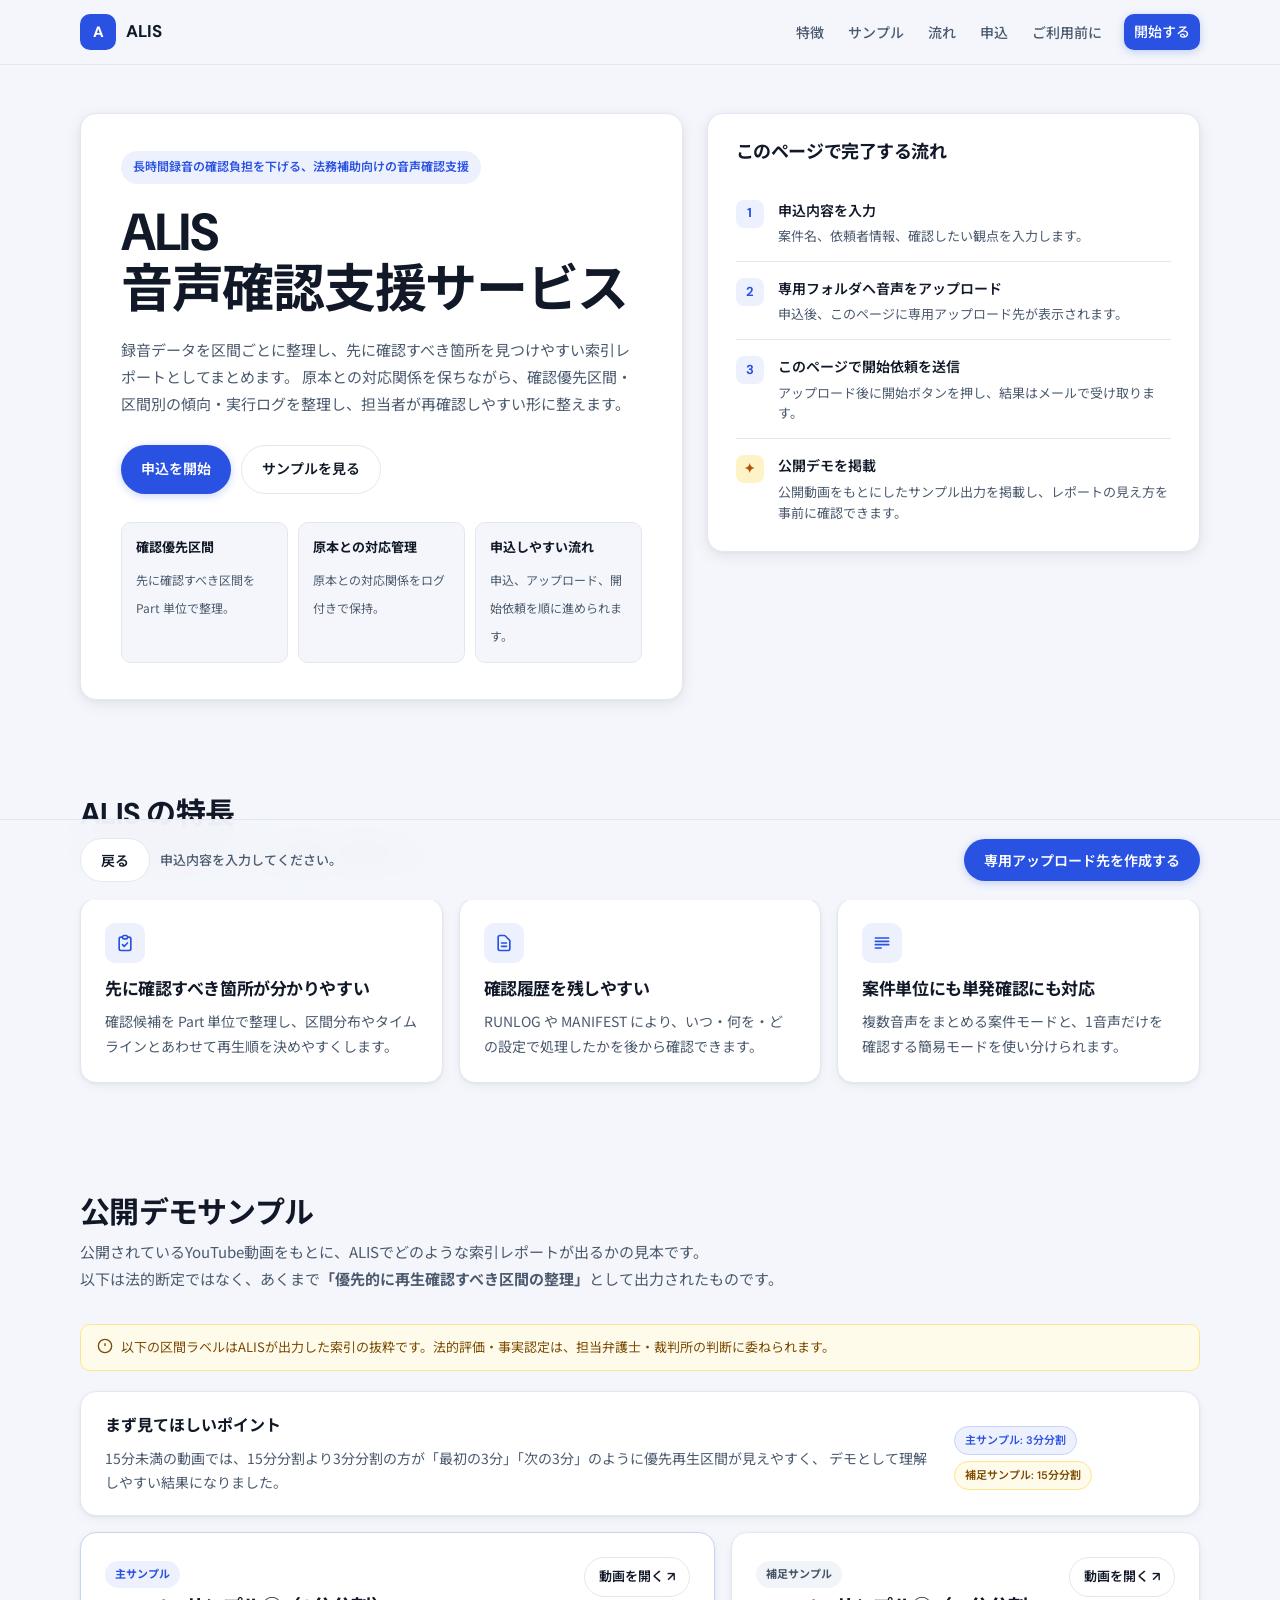
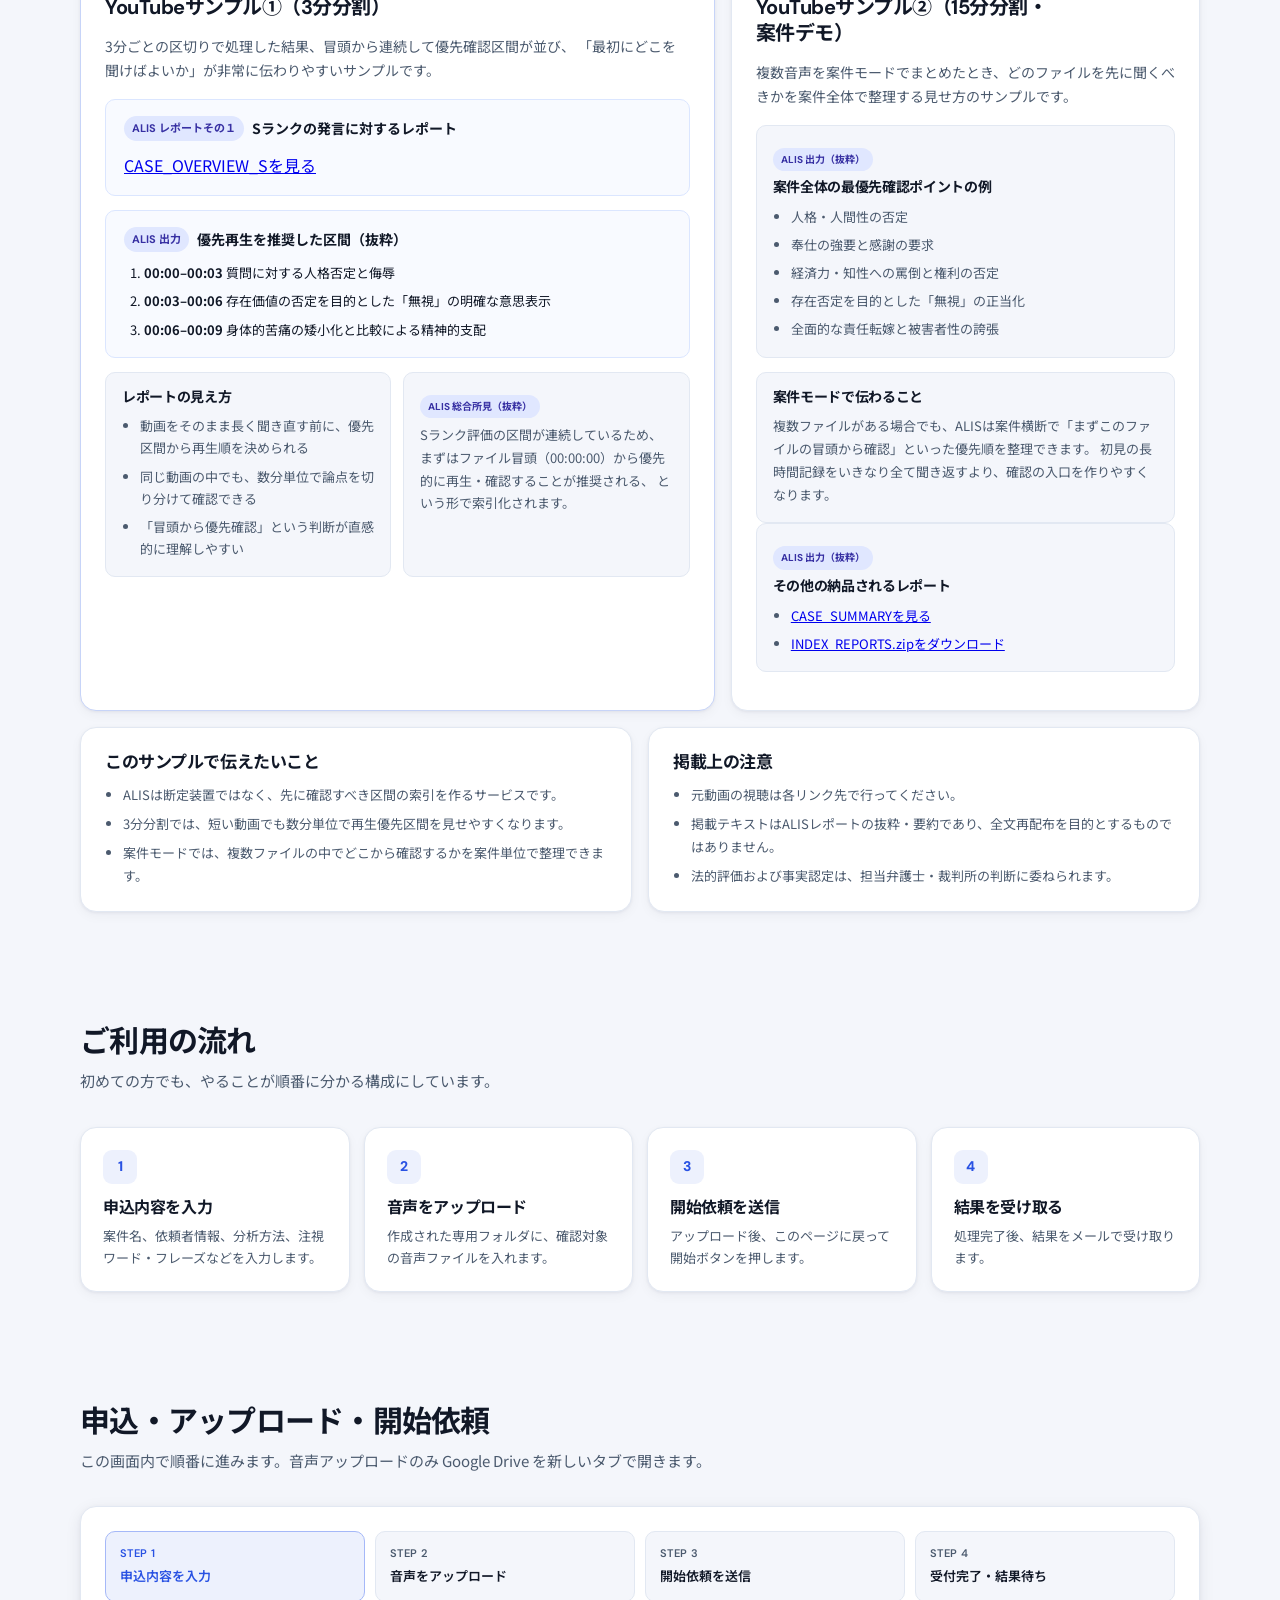
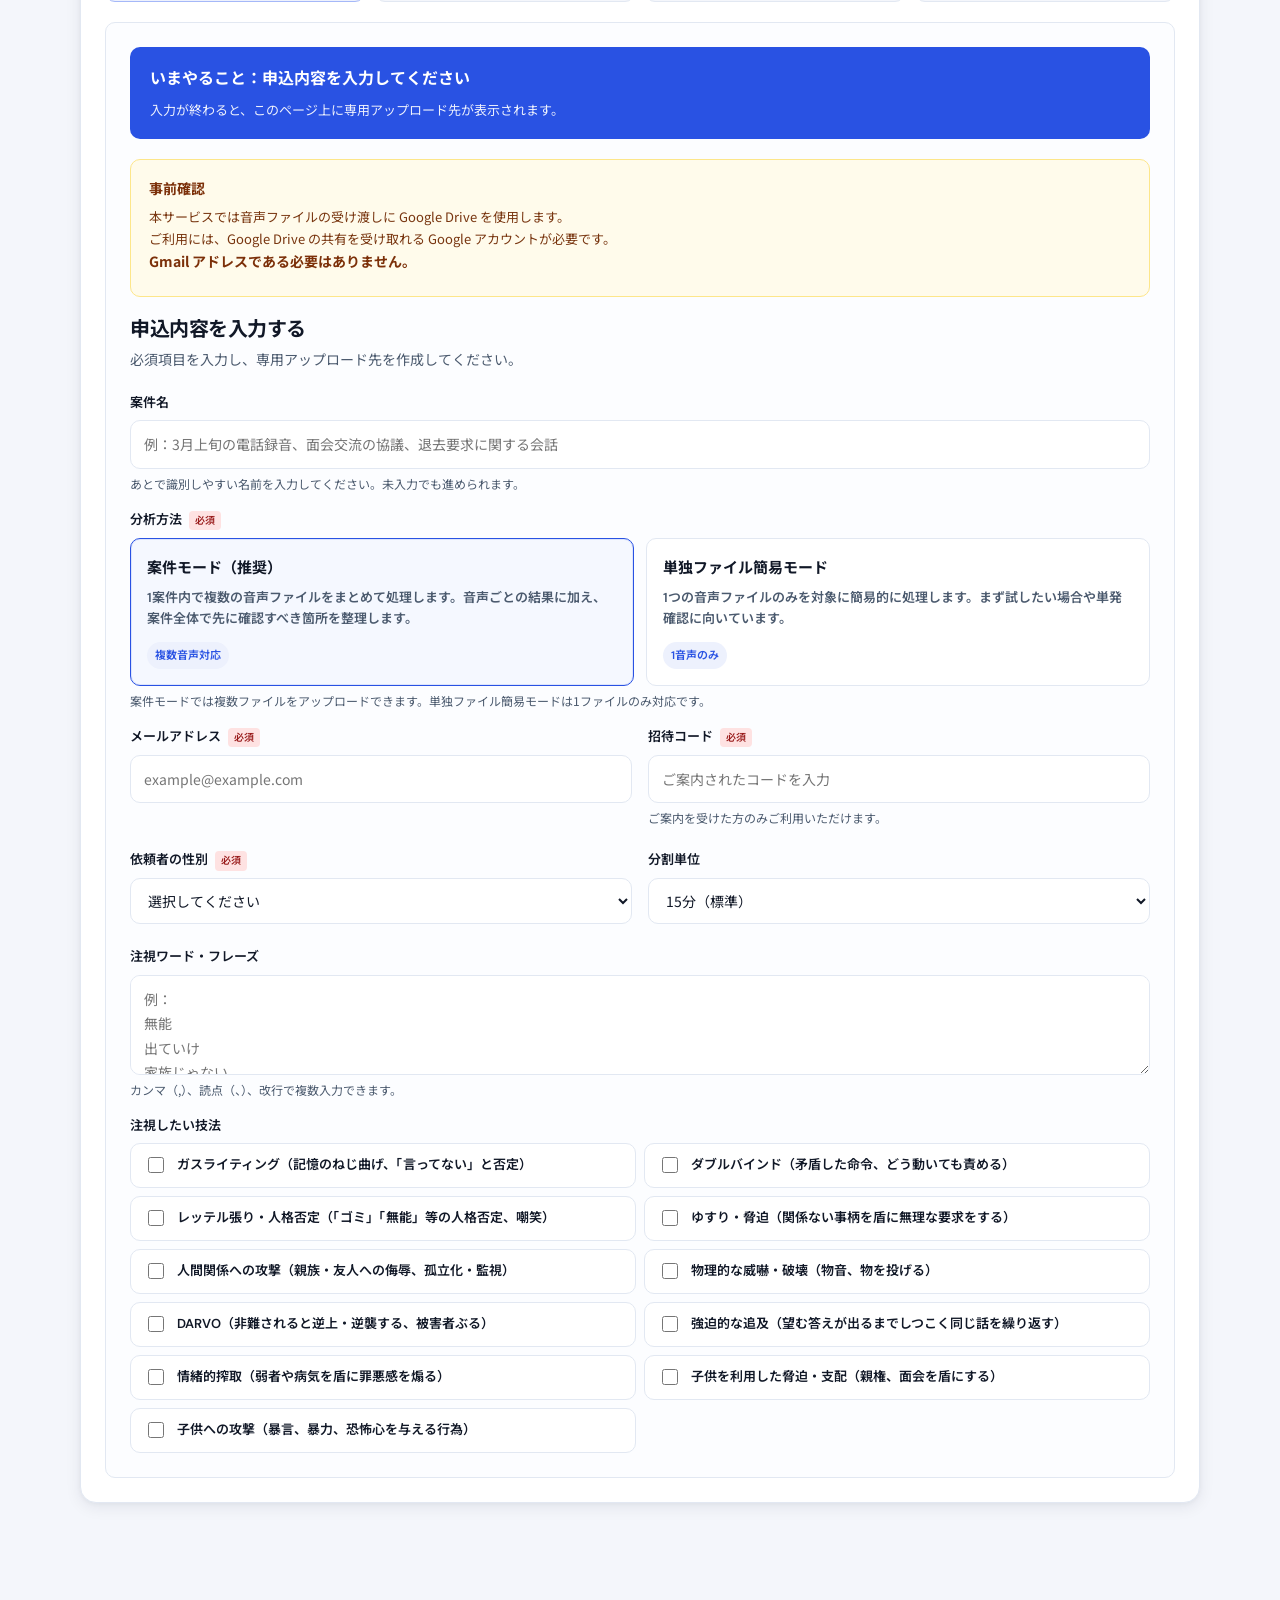
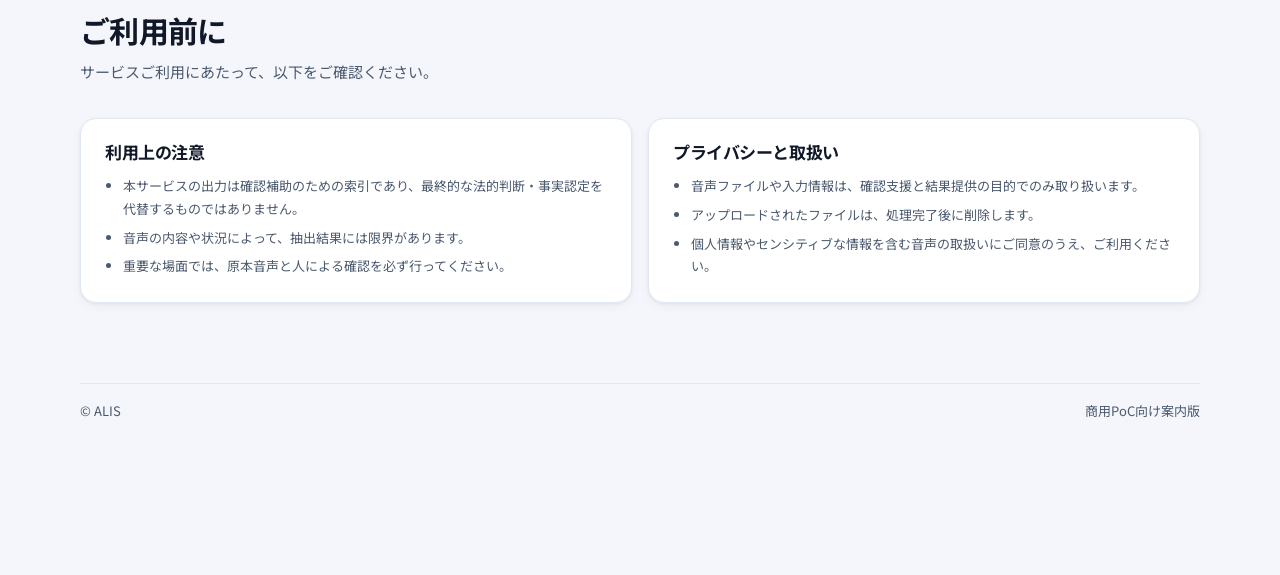
==== commit ebb4f672: "sample2" ====
--- a/index.html
+++ b/index.html
@@ -178,7 +178,13 @@
               3分ごとの区切りで処理した結果、冒頭から連続して優先確認区間が並び、
               「最初にどこを聞けばよいか」が非常に伝わりやすいサンプルです。
             </p>
-
+<div class="demo-highlight-box">
+              <div class="demo-highlight-label">
+                <span class="ai-badge">ALIS レポートその１</span>
+                <strong>Sランクの発言に対するレポート</strong>
+              </div>
+             <a href="./case_overview_s_demo.txt" target="_blank" rel="noopener">CASE_OVERVIEW_Sを見る</a>
+            </div>
             <div class="demo-highlight-box">
               <div class="demo-highlight-label">
                 <span class="ai-badge">ALIS 出力</span>
@@ -190,7 +196,7 @@
                 <li><strong>00:06–00:09</strong> 身体的苦痛の矮小化と比較による精神的支配</li>
               </ol>
             </div>
-<a href="./samples/case_overview_s_demo.txt" target="_blank" rel="noopener">CASE_OVERVIEW_Sを見る</a>
+
 
             <div class="demo-columns">
               <div class="demo-subcard">
@@ -244,8 +250,15 @@
                 初見の長時間記録をいきなり全て聞き返すより、確認の入口を作りやすくなります。
               </p>
             </div>
-            <a href="./samples/case_summary_demo.pdf" target="_blank" rel="noopener">CASE_SUMMARYを見る</a>
-<a href="./samples/index_reports_demo.zip" download>INDEX_REPORTS.zipをダウンロード</a>
+            <div class="demo-subcard" style="margin-bottom:14px;">
+              <div class="ai-badge ai-badge--sm" style="margin-bottom:8px;">ALIS 出力（抜粋）</div>
+              <h4>その他の納品されるレポート</h4>
+              <ul>
+                <li><a href="./case_summary_demo.pdf" target="_blank" rel="noopener">CASE_SUMMARYを見る</a></li>
+                <li><a href="./index_reports_demo.zip" download>INDEX_REPORTS.zipをダウンロード</a></li>
+
+            </div>
+
           </article>
         </div>
 
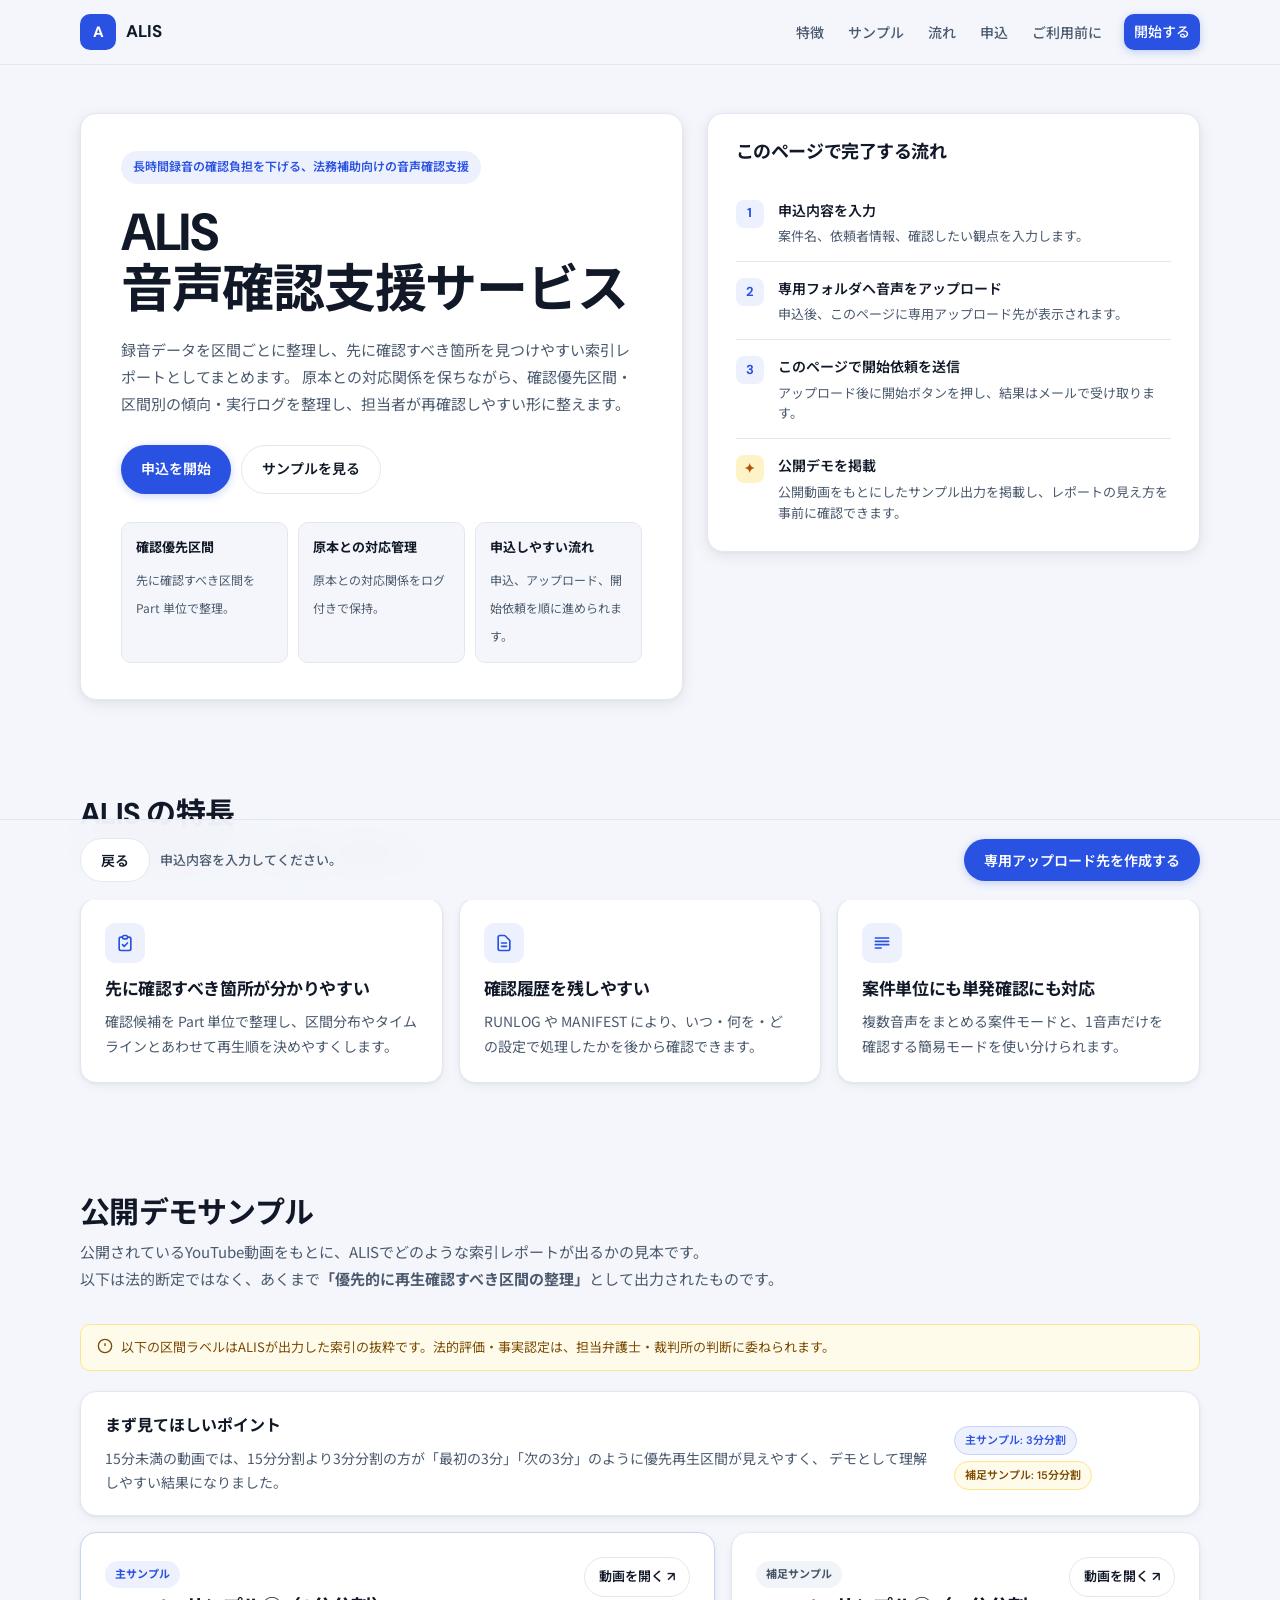
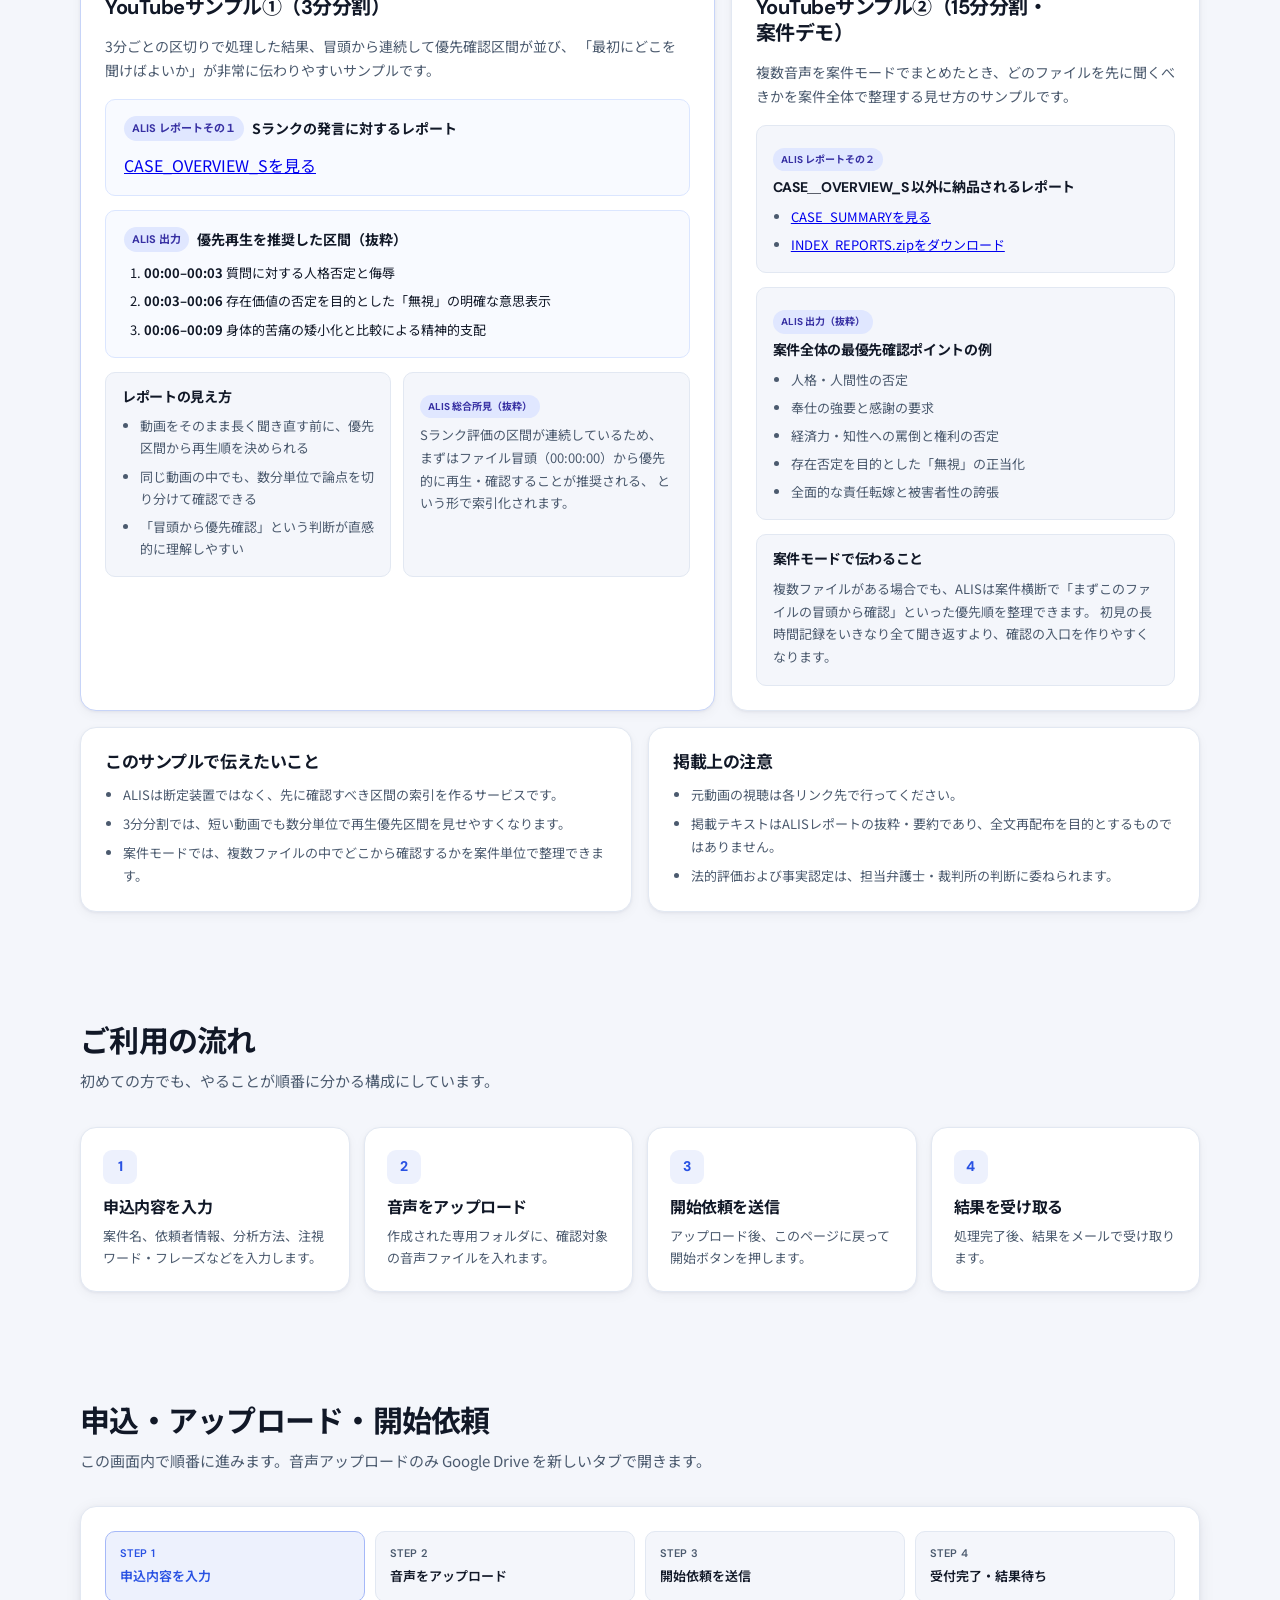
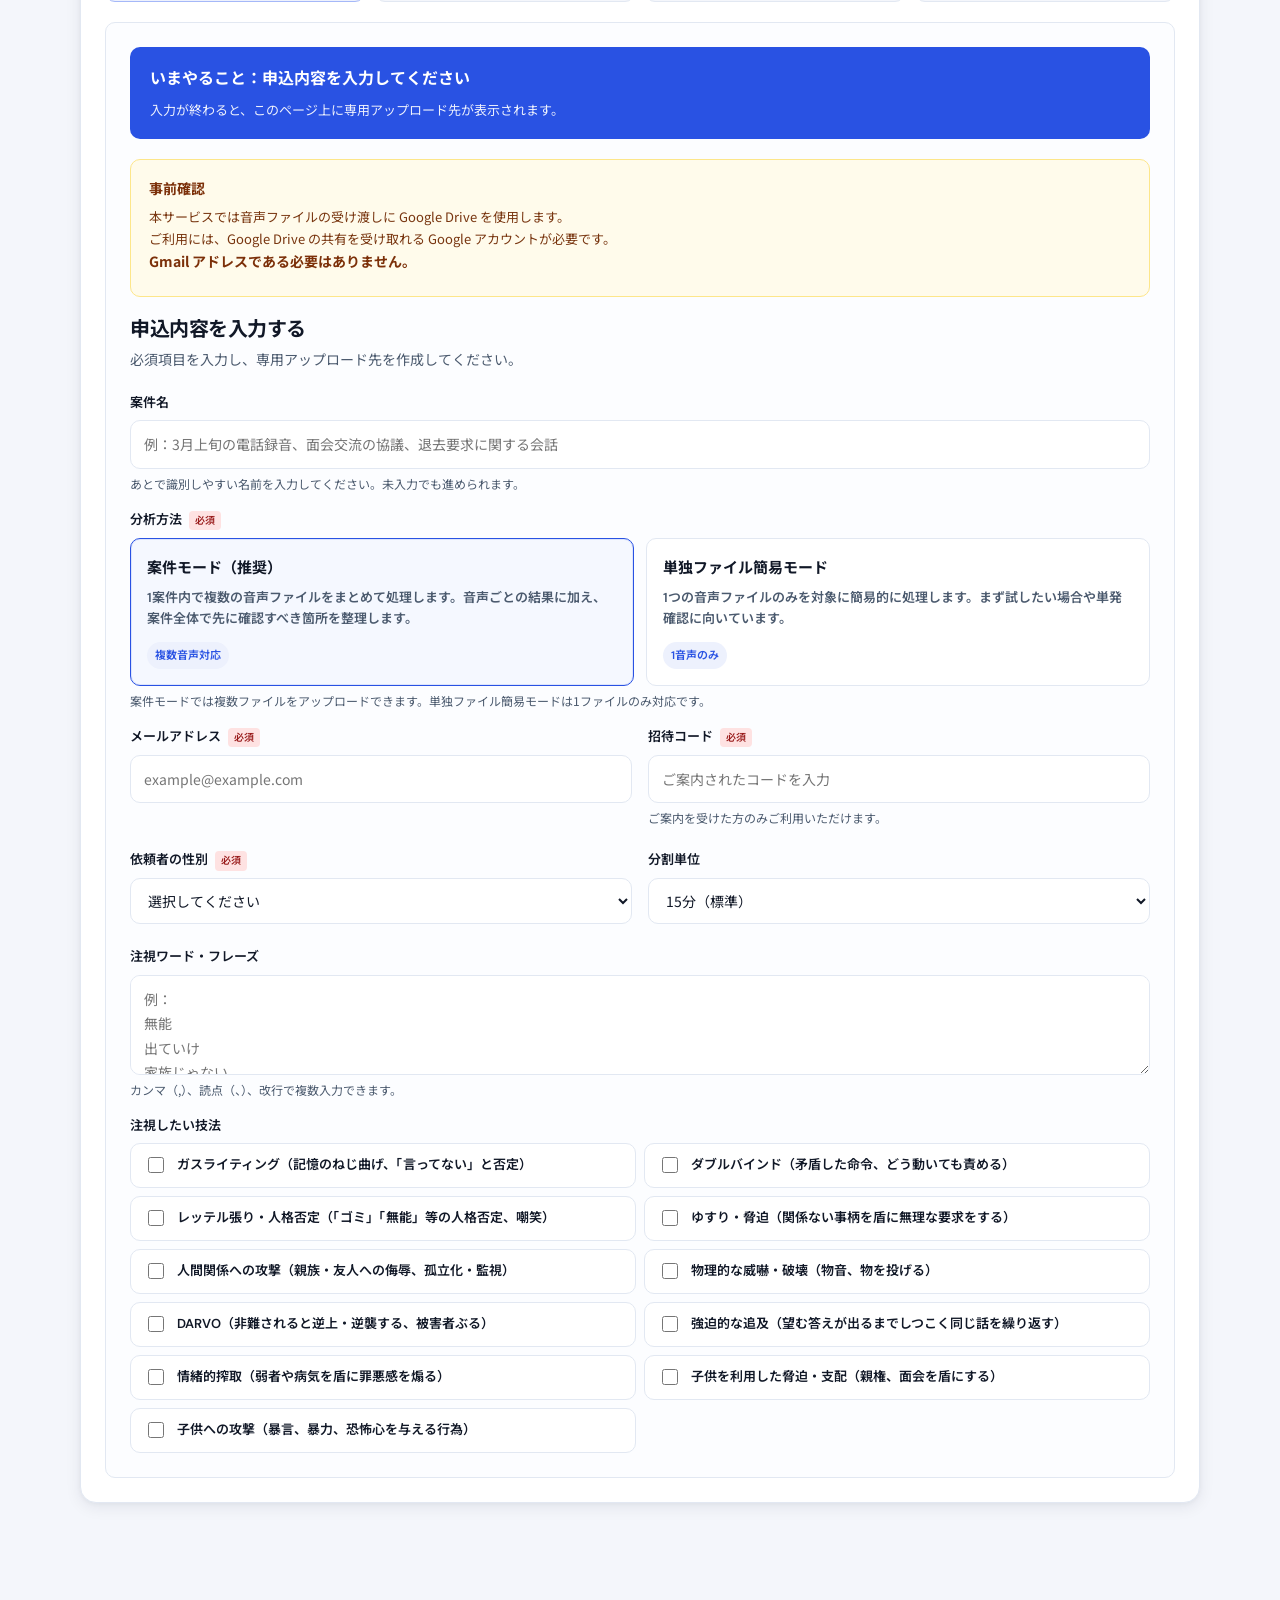
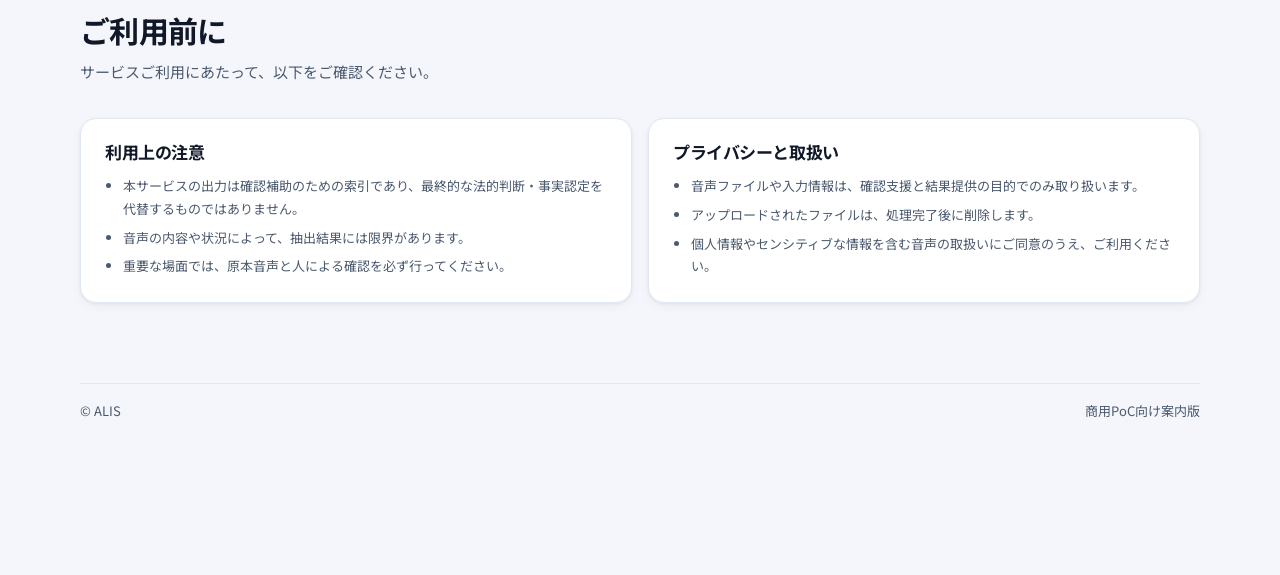
==== commit f271ce0f: "sample3" ====
--- a/index.html
+++ b/index.html
@@ -230,7 +230,14 @@
             <p class="demo-lead">
               複数音声を案件モードでまとめたとき、どのファイルを先に聞くべきかを案件全体で整理する見せ方のサンプルです。
             </p>
-
+            <div class="demo-subcard" style="margin-bottom:14px;">
+              <div class="ai-badge ai-badge--sm" style="margin-bottom:8px;">ALIS レポートその２</div>
+              <h4>CASE＿OVERVIEW_S 以外に納品されるレポート</h4>
+              <ul>
+                <li><a href="./case_summary_demo.pdf" target="_blank" rel="noopener">CASE_SUMMARYを見る</a></li>
+                <li><a href="./index_reports_demo.zip" download>INDEX_REPORTS.zipをダウンロード</a></li>
+
+            </div>
             <div class="demo-subcard" style="margin-bottom:14px;">
               <div class="ai-badge ai-badge--sm" style="margin-bottom:8px;">ALIS 出力（抜粋）</div>
               <h4>案件全体の最優先確認ポイントの例</h4>
@@ -250,14 +257,7 @@
                 初見の長時間記録をいきなり全て聞き返すより、確認の入口を作りやすくなります。
               </p>
             </div>
-            <div class="demo-subcard" style="margin-bottom:14px;">
-              <div class="ai-badge ai-badge--sm" style="margin-bottom:8px;">ALIS 出力（抜粋）</div>
-              <h4>その他の納品されるレポート</h4>
-              <ul>
-                <li><a href="./case_summary_demo.pdf" target="_blank" rel="noopener">CASE_SUMMARYを見る</a></li>
-                <li><a href="./index_reports_demo.zip" download>INDEX_REPORTS.zipをダウンロード</a></li>
-
-            </div>
+            
 
           </article>
         </div>
